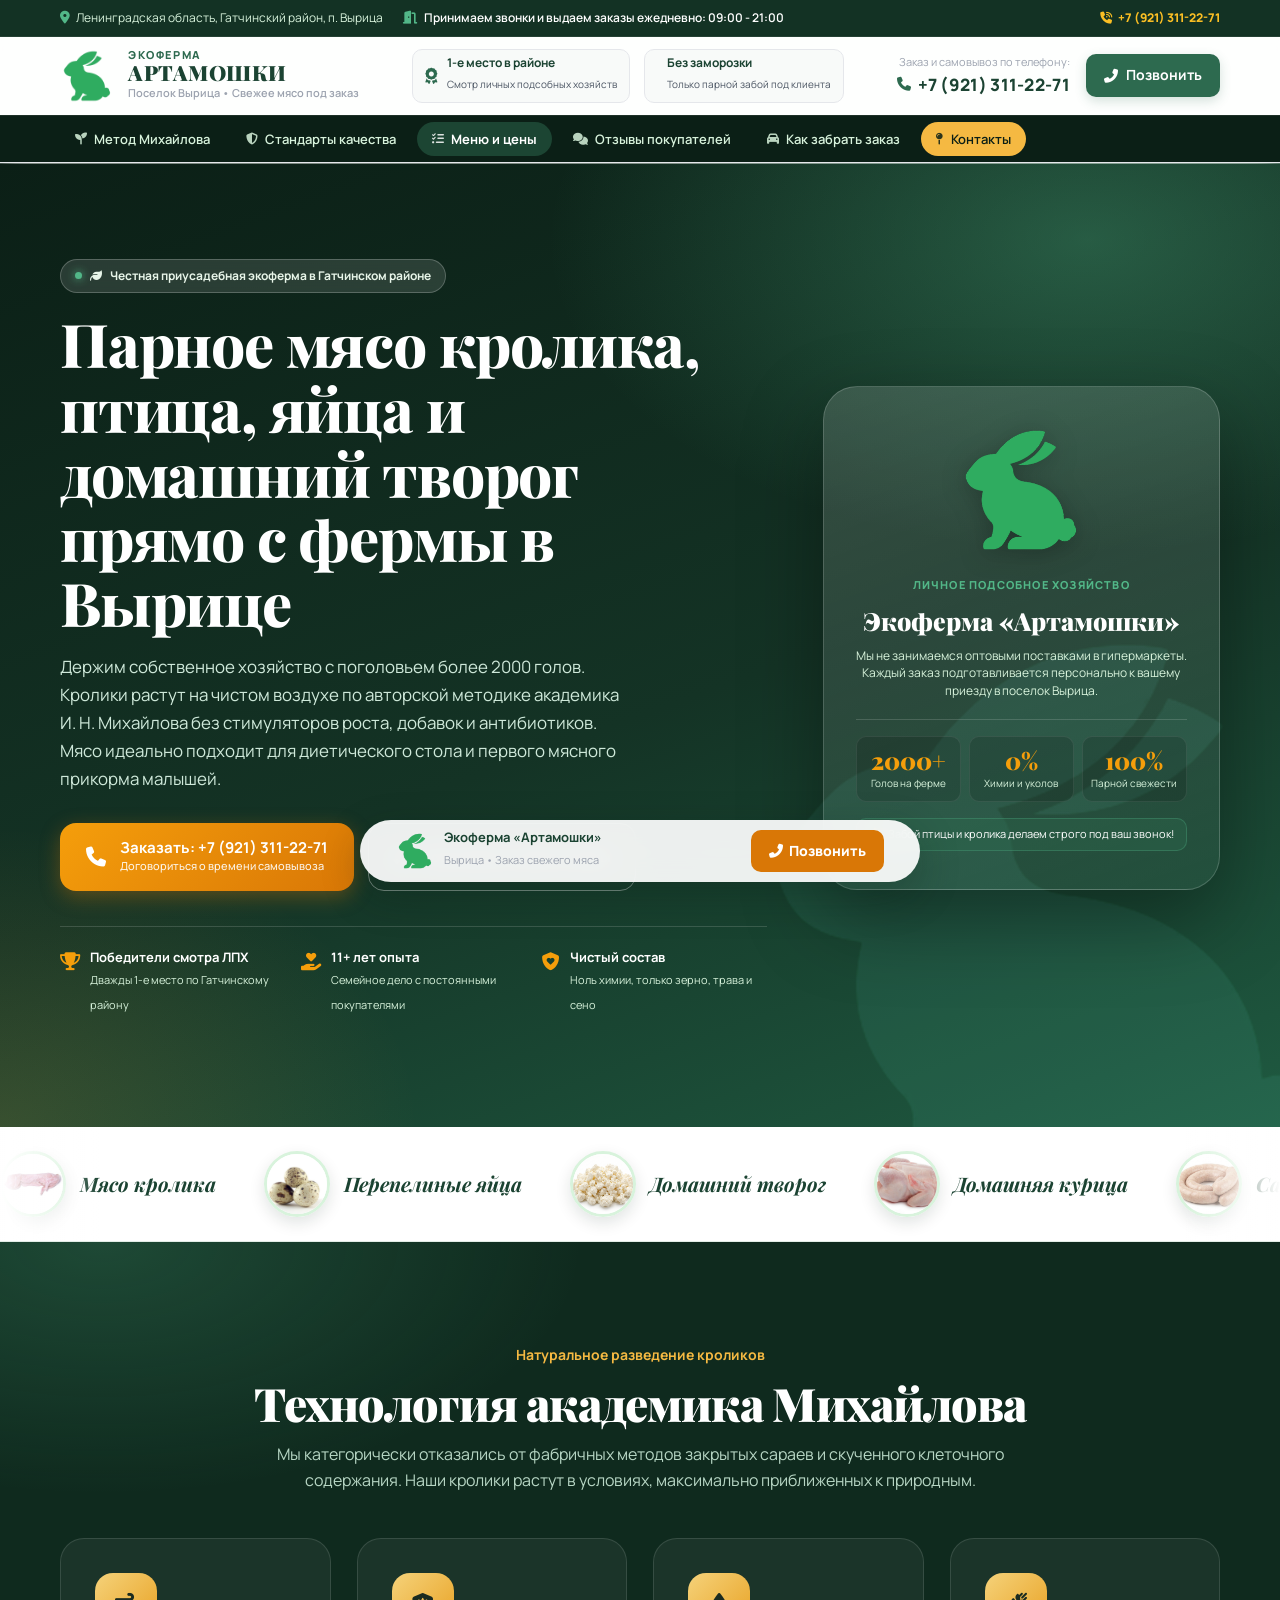
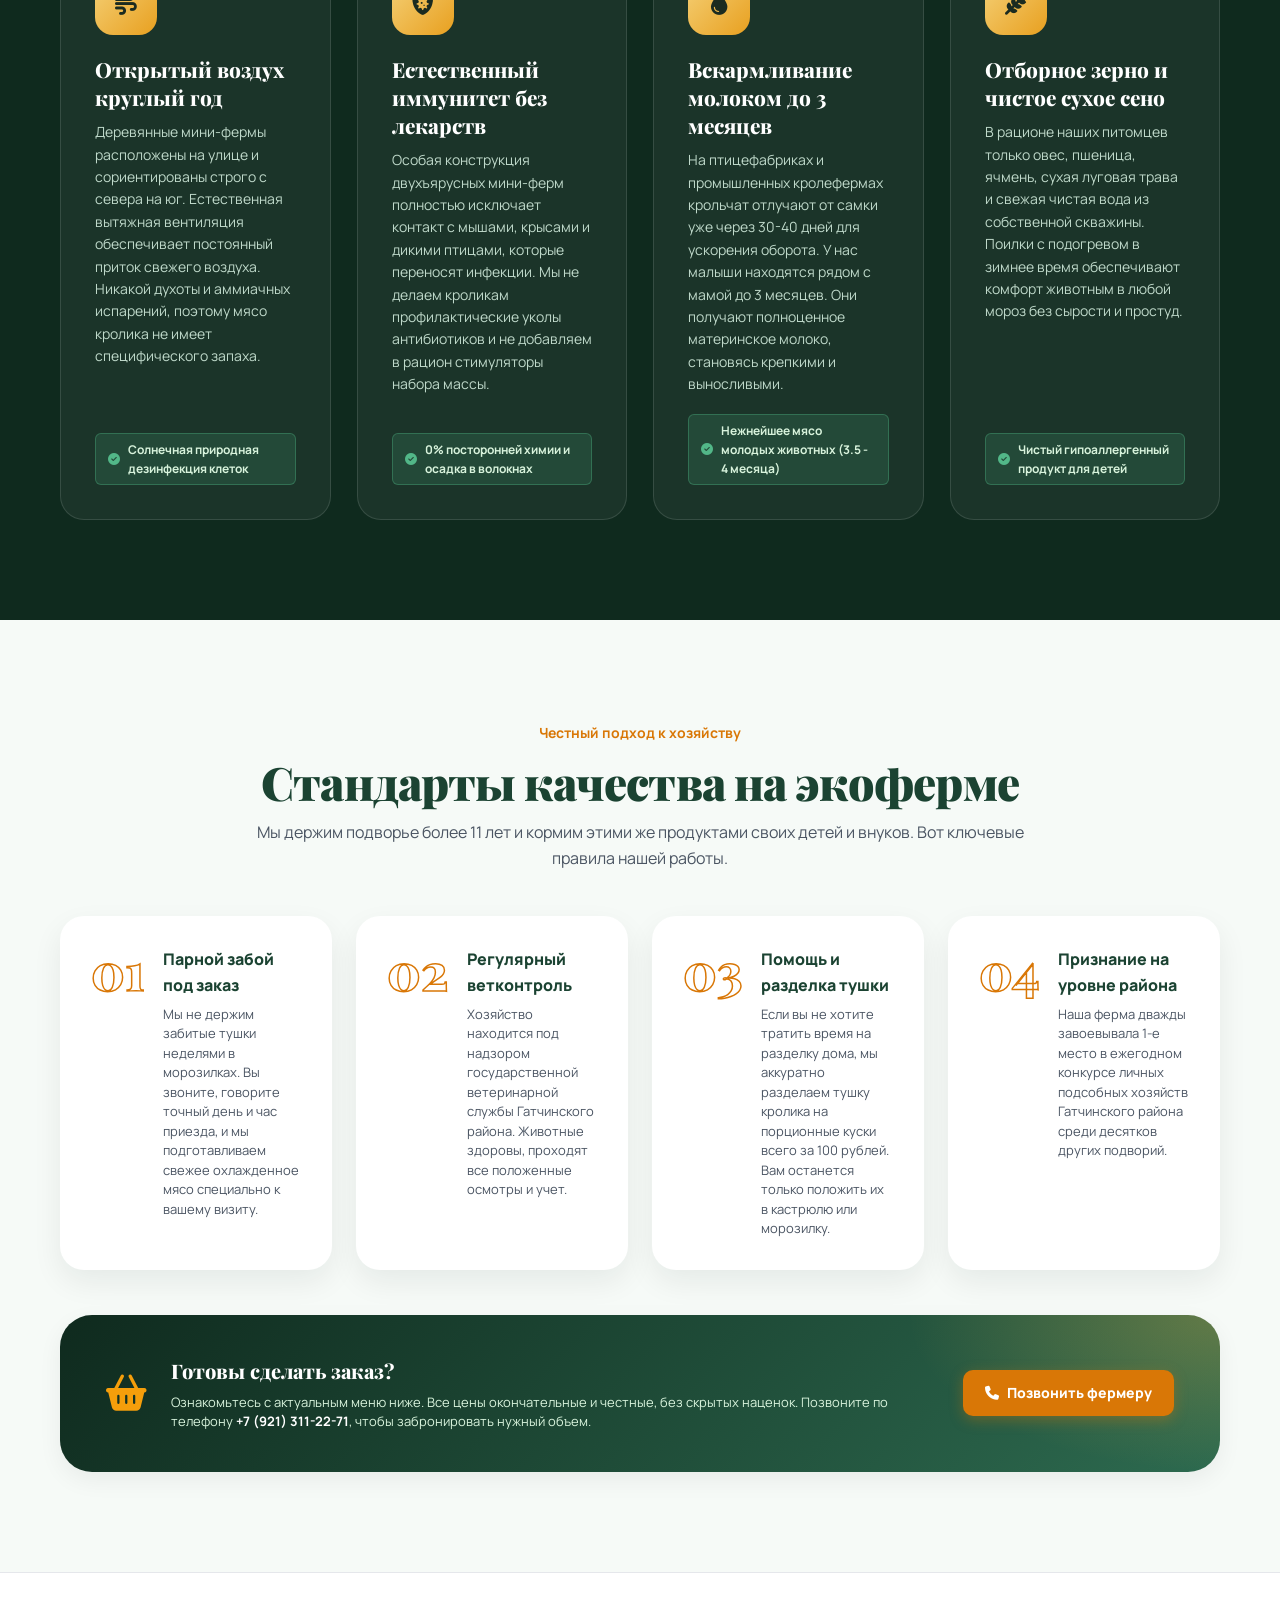
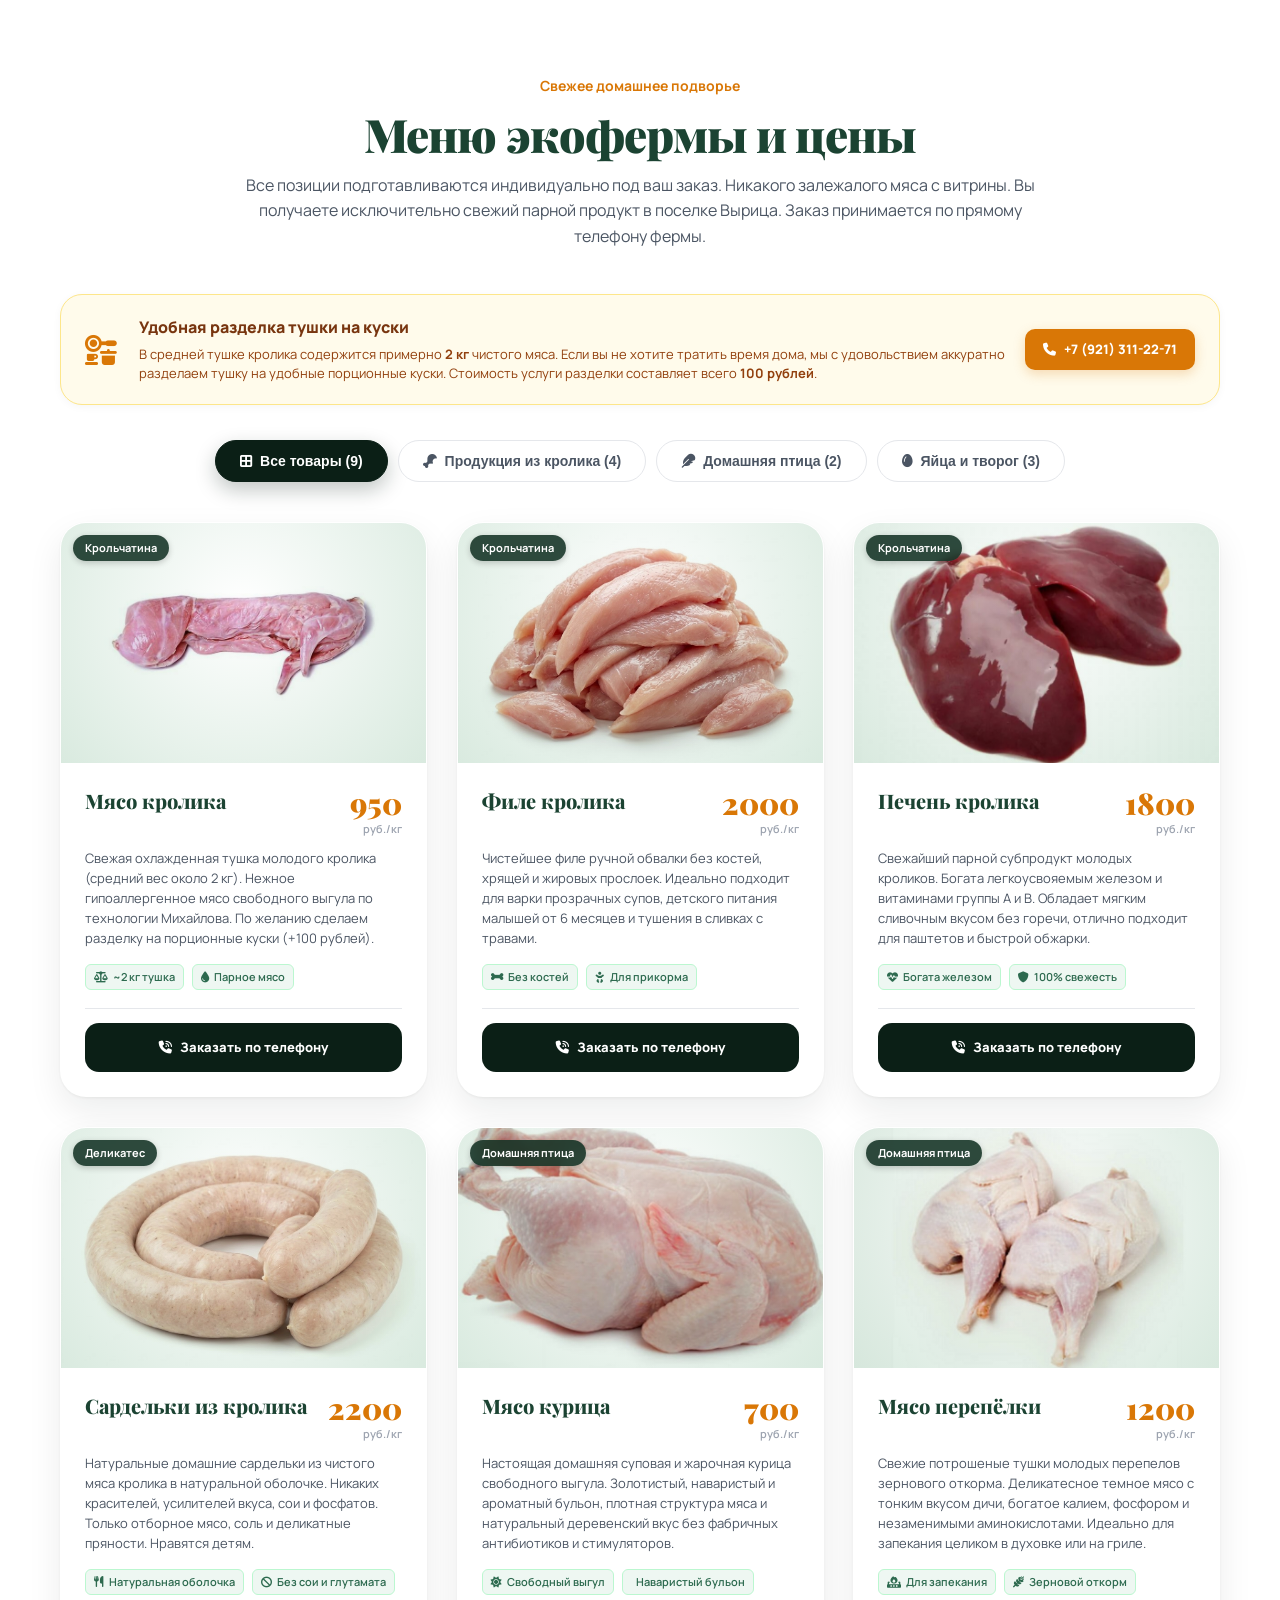
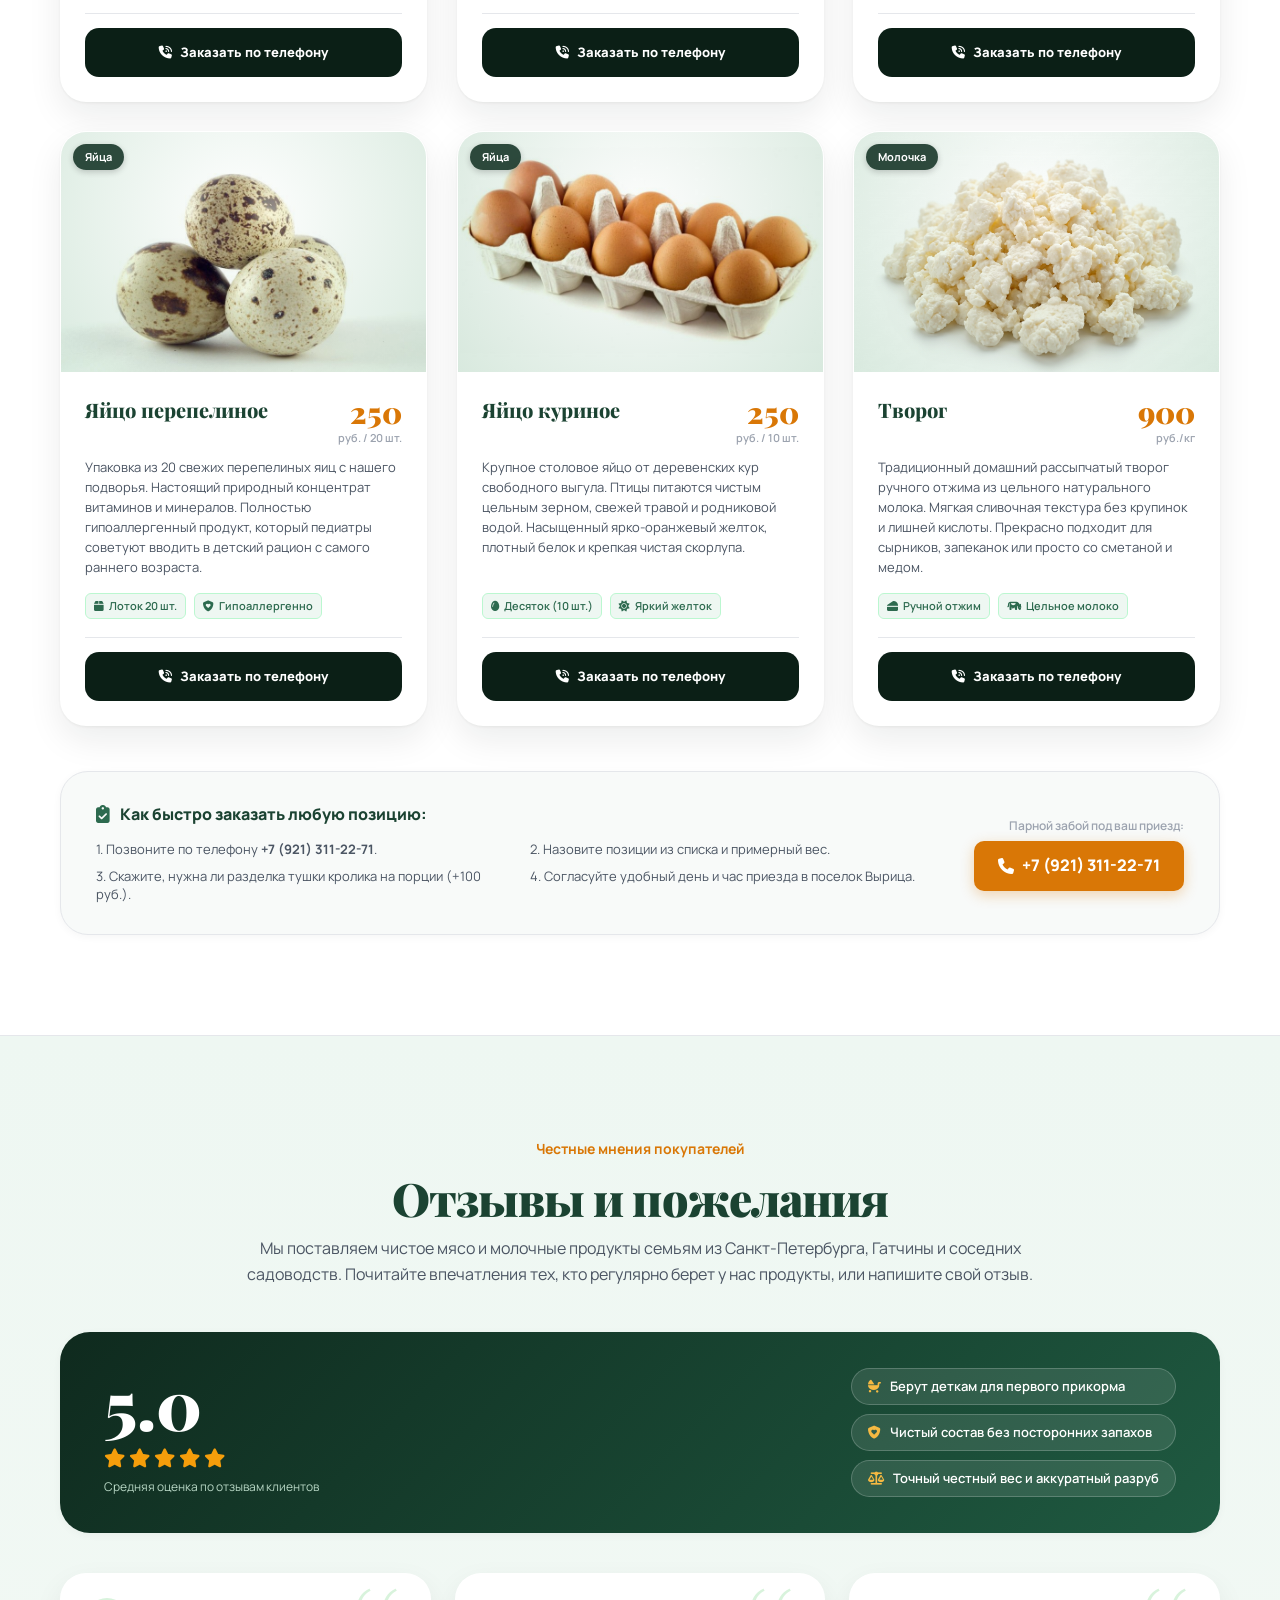
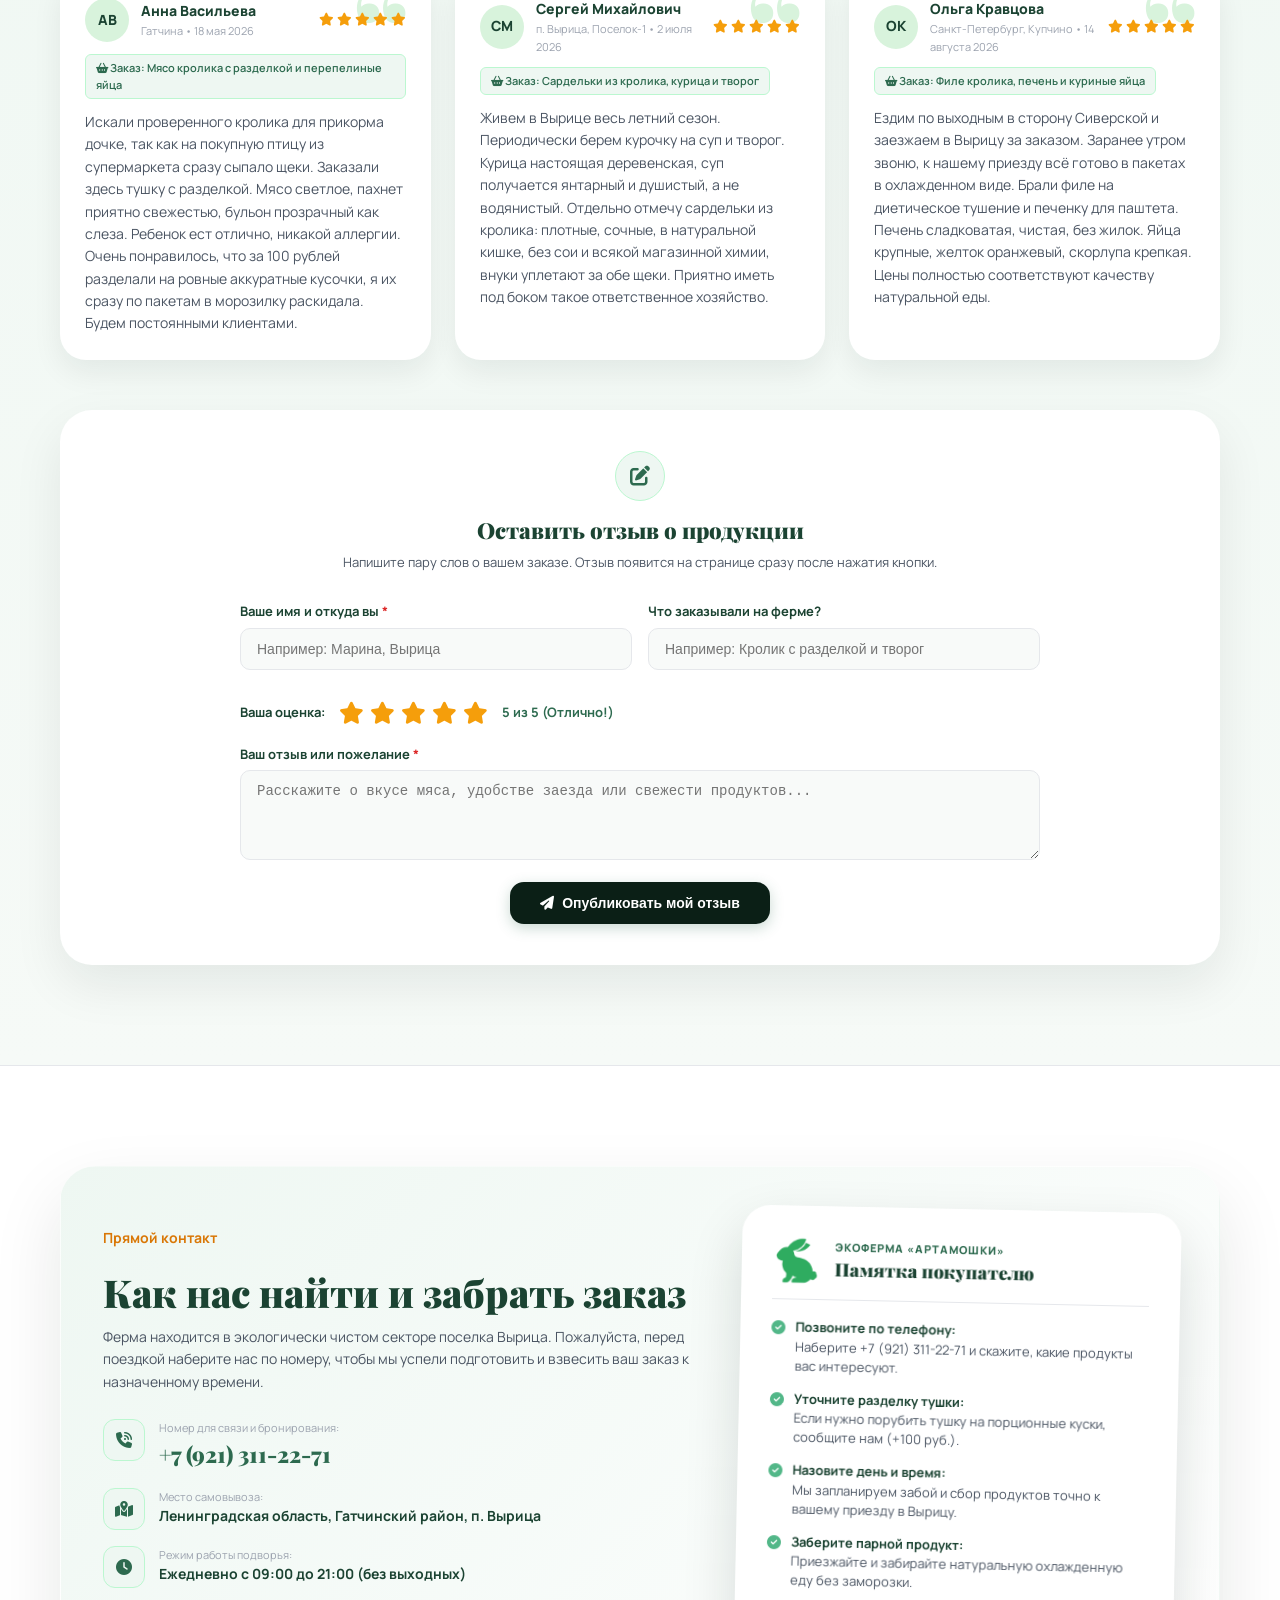
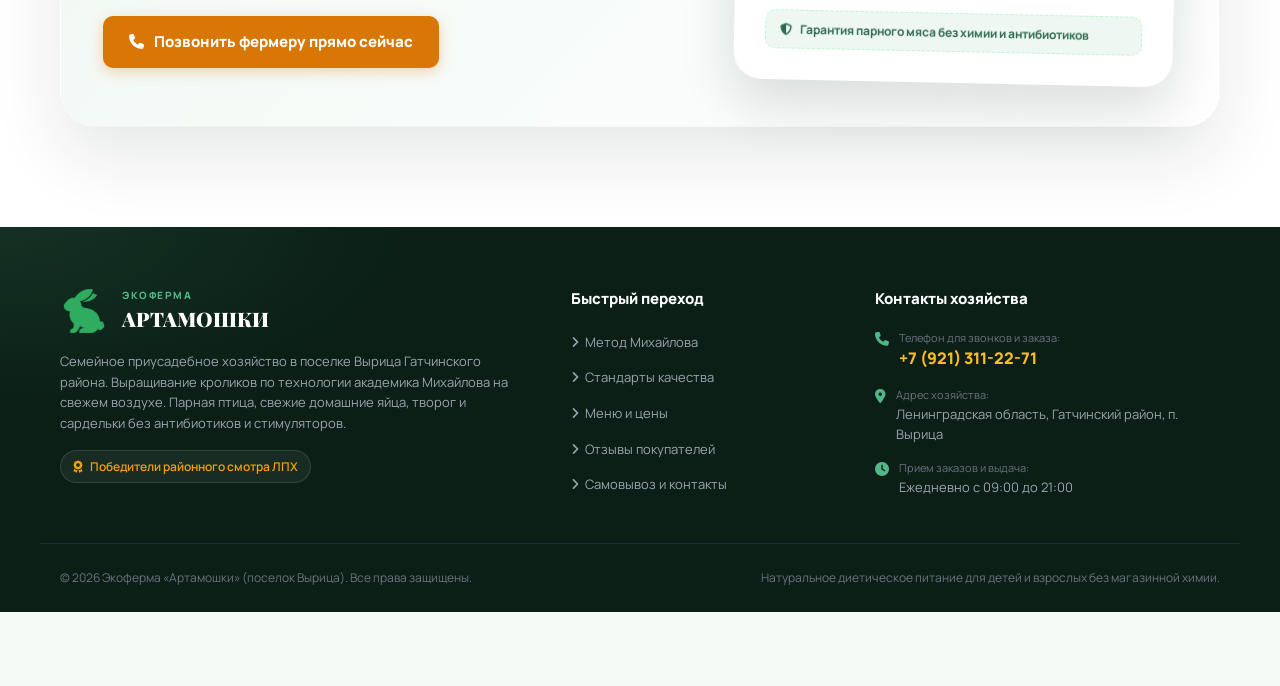
==== index.html @ a4a283a0 "Rename Index.html to index.html" ====
<!DOCTYPE html>
<html lang="ru">

<head>
    <meta charset="UTF-8">
    <meta name="viewport" content="width=device-width, initial-scale=1.0, maximum-scale=5.0">
    <meta http-equiv="X-UA-Compatible" content="IE=edge">
    <title>Экоферма Артамошки в Вырице | Натуральное мясо кролика, птица, яйца и фермерские продукты</title>
    <meta name="description"
        content="Частное приусадебное подворье Артамошки в поселке Вырица. Парная крольчатина, домашняя курица, перепела, домашний творог и свежие яйца. Разведение по методу Михайлова без уколов и антибиотиков. Заказ по телефону: +7 (921) 311-22-71.">

    <!-- Иконка вкладки браузера без белого фона -->
    <link rel="icon" type="image/png" sizes="32x32" href="logo.png?v=3">
    <link rel="shortcut icon" type="image/png" href="logo.png?v=3">
    <link rel="apple-touch-icon" sizes="180x180" href="logo.png?v=3">

    <!-- Стили и иконки -->
    <link rel="stylesheet" href="style.css">
    <link rel="stylesheet" href="https://cdnjs.cloudflare.com/ajax/libs/font-awesome/6.5.1/css/all.min.css">
    <link rel="preconnect" href="https://fonts.googleapis.com">
    <link rel="preconnect" href="https://fonts.gstatic.com" crossorigin>
    <link rel="stylesheet" href="https://fonts.googleapis.com/css2?family=Manrope:wght@400;500;600;700;800&family=Playfair+Display:ital,wght@0,700;0,800;1,700&display=swap">
    <link rel="stylesheet" href="premium.css">
</head>

<body>

    <!-- Верхняя статусная строка -->
    <div class="top-status-strip">
        <div class="container status-strip-flex">
            <div class="status-left">
                <span class="geo-point">
                    <i class="fa-solid fa-location-dot"></i> Ленинградская область, Гатчинский район, п. Вырица
                </span>
                <span class="time-point">
                    <i class="fa-solid fa-door-open"></i> Принимаем звонки и выдаем заказы ежедневно: 09:00 - 21:00
                </span>
            </div>
            <div class="status-right">
                <a href="tel:+79213112271" class="quick-call-link">
                    <i class="fa-solid fa-phone-volume"></i> +7 (921) 311-22-71
                </a>
            </div>
        </div>
    </div>

    <!-- Основная липкая шапка -->
    <header class="main-site-header" id="headerTop">
        <div class="container header-content-row">

            <!-- Логотип с прозрачным силуэтом logo.png -->
            <div class="header-brand-wrap">
                <a href="#headerTop" class="brand-link" title="Экоферма Артамошки">
                    <div class="brand-icon-box">
                        <img src="logo.png" alt="Экоферма Артамошки логотип" class="brand-rabbit-logo">
                    </div>
                    <div class="brand-text-block">
                        <span class="brand-eyebrow">ЭКОФЕРМА</span>
                        <span class="brand-main-title">АРТАМОШКИ</span>
                        <span class="brand-caption">Поселок Вырица • Свежее мясо под заказ</span>
                    </div>
                </a>
            </div>

            <!-- Центральный блок преимуществ в шапке -->
            <div class="header-features-center">
                <div class="feature-chip">
                    <i class="fa-solid fa-award"></i>
                    <div>
                        <strong>1-е место в районе</strong>
                        <span>Смотр личных подсобных хозяйств</span>
                    </div>
                </div>
                <div class="feature-chip">
                    <i class="fa-solid fa-snowflake-slash"></i>
                    <div>
                        <strong>Без заморозки</strong>
                        <span>Только парной забой под клиента</span>
                    </div>
                </div>
            </div>

            <!-- Правый блок телефона и целевого действия -->
            <div class="header-cta-block">
                <div class="phone-presentation">
                    <span class="phone-label">Заказ и самовывоз по телефону:</span>
                    <a href="tel:+79213112271" class="phone-link-main">
                        <i class="fa-solid fa-phone"></i>
                        <span>+7 (921) 311-22-71</span>
                    </a>
                </div>
                <a href="tel:+79213112271" class="btn-header-call">
                    <i class="fa-solid fa-phone-flip"></i> Позвонить
                </a>
            </div>

        </div>

        <!-- Навигационная полоса -->
        <nav class="main-navigation-bar" aria-label="Разделы страницы">
            <div class="container nav-scrollable">
                <ul class="nav-links-menu">
                    <li class="nav-item"><a href="#aboutTechSection" class="nav-link"><i
                                class="fa-solid fa-seedling"></i> Метод Михайлова</a></li>
                    <li class="nav-item"><a href="#whyUsSection" class="nav-link"><i
                                class="fa-solid fa-shield-halved"></i> Стандарты качества</a></li>
                    <li class="nav-item"><a href="#catalogSection" class="nav-link highlight"><i
                                class="fa-solid fa-list-check"></i> Меню и цены</a></li>
                    <li class="nav-item"><a href="#reviewsSection" class="nav-link"><i class="fa-solid fa-comments"></i>
                            Отзывы покупателей</a></li>
                    <li class="nav-item"><a href="#pickupSection" class="nav-link"><i class="fa-solid fa-car"></i> Как
                            забрать заказ</a></li>
                    <li class="nav-item"><a href="#contactsSection" class="nav-link"><i class="fa-solid fa-map-pin"></i>
                            Контакты</a></li>
                </ul>
            </div>
        </nav>
    </header>

    <!-- Главный баннер (Hero) -->
    <section class="hero-cover-section">
        <div class="container hero-grid-split">

            <div class="hero-left-column">
                <div class="hero-pill-badge">
                    <span class="pill-dot"></span>
                    <i class="fa-solid fa-leaf"></i>
                    <span>Честная приусадебная экоферма в Гатчинском районе</span>
                </div>

                <h1 class="hero-primary-heading">
                    Парное мясо кролика, птица, яйца и домашний творог прямо с фермы в Вырице
                </h1>

                <p class="hero-lead-description">
                    Держим собственное хозяйство с поголовьем более 2000 голов. Кролики растут на чистом воздухе по
                    авторской методике академика И. Н. Михайлова без стимуляторов роста, добавок и антибиотиков. Мясо
                    идеально подходит для диетического стола и первого мясного прикорма малышей.
                </p>

                <div class="hero-actions-group">
                    <a href="tel:+79213112271" class="btn-hero-primary">
                        <div class="btn-phone-circle"><i class="fa-solid fa-phone"></i></div>
                        <div class="btn-text-holder">
                            <strong>Заказать: +7 (921) 311-22-71</strong>
                            <small>Договориться о времени самовывоза</small>
                        </div>
                    </a>
                    <a href="#catalogSection" class="btn-hero-secondary">
                        <i class="fa-solid fa-arrow-down-short-wide"></i>
                        <span>Посмотреть меню и цены</span>
                    </a>
                </div>

                <div class="hero-stats-band">
                    <div class="stat-unit">
                        <div class="stat-icon-wrap"><i class="fa-solid fa-trophy"></i></div>
                        <div class="stat-meta">
                            <strong>Победители смотра ЛПХ</strong>
                            <span>Дважды 1-е место по Гатчинскому району</span>
                        </div>
                    </div>
                    <div class="stat-unit">
                        <div class="stat-icon-wrap"><i class="fa-solid fa-hand-holding-heart"></i></div>
                        <div class="stat-meta">
                            <strong>11+ лет опыта</strong>
                            <span>Семейное дело с постоянными покупателями</span>
                        </div>
                    </div>
                    <div class="stat-unit">
                        <div class="stat-icon-wrap"><i class="fa-solid fa-shield-heart"></i></div>
                        <div class="stat-meta">
                            <strong>Чистый состав</strong>
                            <span>Ноль химии, только зерно, трава и сено</span>
                        </div>
                    </div>
                </div>
            </div>

            <!-- Правая карточка с логотипом -->
            <div class="hero-right-column">
                <div class="hero-badge-card">
                    <div class="hero-logo-display">
                        <img src="logo.png" alt="Кролик силуэт экоферма Артамошки" class="hero-card-rabbit">
                    </div>
                    <div class="hero-card-info">
                        <span class="badge-accent">Личное подсобное хозяйство</span>
                        <h2 class="hero-card-title">Экоферма «Артамошки»</h2>
                        <p class="hero-card-text">
                            Мы не занимаемся оптовыми поставками в гипермаркеты. Каждый заказ подготавливается
                            персонально к вашему приезду в поселок Вырица.
                        </p>
                    </div>
                    <div class="hero-card-specs">
                        <div class="spec-cell">
                            <span class="spec-value">2000+</span>
                            <span class="spec-name">Голов на ферме</span>
                        </div>
                        <div class="spec-cell">
                            <span class="spec-value">0%</span>
                            <span class="spec-name">Химии и уколов</span>
                        </div>
                        <div class="spec-cell">
                            <span class="spec-value">100%</span>
                            <span class="spec-name">Парной свежести</span>
                        </div>
                    </div>
                    <div class="hero-card-reminder">
                        <i class="fa-solid fa-bell"></i>
                        <span>Забой птицы и кролика делаем строго под ваш звонок!</span>
                    </div>
                </div>
            </div>

        </div>
    </section>
    <!-- Бегущая лента продукции -->
    <div class="mq"><div class="mq-track"><span class="mq-item"><img src="rabbit-meat.jpg" alt="Мясо кролика" loading="lazy">Мясо кролика</span><span class="mq-item"><img src="quail-eggs.jpg" alt="Перепелиные яйца" loading="lazy">Перепелиные яйца</span><span class="mq-item"><img src="cottage-cheese.jpg" alt="Домашний творог" loading="lazy">Домашний творог</span><span class="mq-item"><img src="chicken.jpg" alt="Домашняя курица" loading="lazy">Домашняя курица</span><span class="mq-item"><img src="rabbit-sausages.jpg" alt="Сардельки из кролика" loading="lazy">Сардельки из кролика</span><span class="mq-item"><img src="chicken-eggs.jpg" alt="Куриные яйца" loading="lazy">Куриные яйца</span><span class="mq-item"><img src="rabbit-fillet.jpg" alt="Филе кролика" loading="lazy">Филе кролика</span><span class="mq-item"><img src="quail-meat.jpg" alt="Мясо перепёлки" loading="lazy">Мясо перепёлки</span><span class="mq-item"><img src="rabbit-liver.jpg" alt="Печень кролика" loading="lazy">Печень кролика</span><span class="mq-item" aria-hidden="true"><img src="rabbit-meat.jpg" alt="" loading="lazy">Мясо кролика</span><span class="mq-item" aria-hidden="true"><img src="quail-eggs.jpg" alt="" loading="lazy">Перепелиные яйца</span><span class="mq-item" aria-hidden="true"><img src="cottage-cheese.jpg" alt="" loading="lazy">Домашний творог</span><span class="mq-item" aria-hidden="true"><img src="chicken.jpg" alt="" loading="lazy">Домашняя курица</span><span class="mq-item" aria-hidden="true"><img src="rabbit-sausages.jpg" alt="" loading="lazy">Сардельки из кролика</span><span class="mq-item" aria-hidden="true"><img src="chicken-eggs.jpg" alt="" loading="lazy">Куриные яйца</span><span class="mq-item" aria-hidden="true"><img src="rabbit-fillet.jpg" alt="" loading="lazy">Филе кролика</span><span class="mq-item" aria-hidden="true"><img src="quail-meat.jpg" alt="" loading="lazy">Мясо перепёлки</span><span class="mq-item" aria-hidden="true"><img src="rabbit-liver.jpg" alt="" loading="lazy">Печень кролика</span></div></div>

    <!-- Секция: Метод академика Михайлова -->
    <section class="tech-method-section" id="aboutTechSection">
        <div class="container">

            <div class="section-heading-center">
                <span class="eyebrow-tag">Натуральное разведение кроликов</span>
                <h2 class="heading-title-large">Технология академика Михайлова</h2>
                <p class="heading-subtitle-lead">
                    Мы категорически отказались от фабричных методов закрытых сараев и скученного клеточного содержания.
                    Наши кролики растут в условиях, максимально приближенных к природным.
                </p>
            </div>

            <div class="method-cards-grid">

                <div class="method-card-box">
                    <div class="method-icon-circle"><i class="fa-solid fa-wind"></i></div>
                    <div class="method-card-content">
                        <h3>Открытый воздух круглый год</h3>
                        <p>
                            Деревянные мини-фермы расположены на улице и сориентированы строго с севера на юг.
                            Естественная вытяжная вентиляция обеспечивает постоянный приток свежего воздуха. Никакой
                            духоты и аммиачных испарений, поэтому мясо кролика не имеет специфического запаха.
                        </p>
                        <div class="method-card-perk">
                            <i class="fa-solid fa-circle-check"></i>
                            <span>Солнечная природная дезинфекция клеток</span>
                        </div>
                    </div>
                </div>

                <div class="method-card-box">
                    <div class="method-icon-circle"><i class="fa-solid fa-shield-virus"></i></div>
                    <div class="method-card-content">
                        <h3>Естественный иммунитет без лекарств</h3>
                        <p>
                            Особая конструкция двухъярусных мини-ферм полностью исключает контакт с мышами, крысами и
                            дикими птицами, которые переносят инфекции. Мы не делаем кроликам профилактические уколы
                            антибиотиков и не добавляем в рацион стимуляторы набора массы.
                        </p>
                        <div class="method-card-perk">
                            <i class="fa-solid fa-circle-check"></i>
                            <span>0% посторонней химии и осадка в волокнах</span>
                        </div>
                    </div>
                </div>

                <div class="method-card-box">
                    <div class="method-icon-circle"><i class="fa-solid fa-droplet"></i></div>
                    <div class="method-card-content">
                        <h3>Вскармливание молоком до 3 месяцев</h3>
                        <p>
                            На птицефабриках и промышленных кролефермах крольчат отлучают от самки уже через 30-40 дней
                            для ускорения оборота. У нас малыши находятся рядом с мамой до 3 месяцев. Они получают
                            полноценное материнское молоко, становясь крепкими и выносливыми.
                        </p>
                        <div class="method-card-perk">
                            <i class="fa-solid fa-circle-check"></i>
                            <span>Нежнейшее мясо молодых животных (3.5 - 4 месяца)</span>
                        </div>
                    </div>
                </div>

                <div class="method-card-box">
                    <div class="method-icon-circle"><i class="fa-solid fa-wheat-awn"></i></div>
                    <div class="method-card-content">
                        <h3>Отборное зерно и чистое сухое сено</h3>
                        <p>
                            В рационе наших питомцев только овес, пшеница, ячмень, сухая луговая трава и свежая чистая
                            вода из собственной скважины. Поилки с подогревом в зимнее время обеспечивают комфорт
                            животным в любой мороз без сырости и простуд.
                        </p>
                        <div class="method-card-perk">
                            <i class="fa-solid fa-circle-check"></i>
                            <span>Чистый гипоаллергенный продукт для детей</span>
                        </div>
                    </div>
                </div>

            </div>

        </div>
    </section>

    <!-- Секция: Почему жители Вырицы, Гатчины и СПб выбирают нас -->
    <section class="why-us-section" id="whyUsSection">
        <div class="container">

            <div class="section-heading-center">
                <span class="eyebrow-tag">Честный подход к хозяйству</span>
                <h2 class="heading-title-large">Стандарты качества на экоферме</h2>
                <p class="heading-subtitle-lead">
                    Мы держим подворье более 11 лет и кормим этими же продуктами своих детей и внуков. Вот ключевые
                    правила нашей работы.
                </p>
            </div>

            <div class="standards-banner-grid">

                <div class="standard-feature-item">
                    <div class="std-num-bubble">01</div>
                    <div class="std-text-wrap">
                        <h4>Парной забой под заказ</h4>
                        <p>
                            Мы не держим забитые тушки неделями в морозилках. Вы звоните, говорите точный день и час
                            приезда, и мы подготавливаем свежее охлажденное мясо специально к вашему визиту.
                        </p>
                    </div>
                </div>

                <div class="standard-feature-item">
                    <div class="std-num-bubble">02</div>
                    <div class="std-text-wrap">
                        <h4>Регулярный ветконтроль</h4>
                        <p>
                            Хозяйство находится под надзором государственной ветеринарной службы Гатчинского района.
                            Животные здоровы, проходят все положенные осмотры и учет.
                        </p>
                    </div>
                </div>

                <div class="standard-feature-item">
                    <div class="std-num-bubble">03</div>
                    <div class="std-text-wrap">
                        <h4>Помощь и разделка тушки</h4>
                        <p>
                            Если вы не хотите тратить время на разделку дома, мы аккуратно разделаем тушку кролика на
                            порционные куски всего за 100 рублей. Вам останется только положить их в кастрюлю или
                            морозилку.
                        </p>
                    </div>
                </div>

                <div class="standard-feature-item">
                    <div class="std-num-bubble">04</div>
                    <div class="std-text-wrap">
                        <h4>Признание на уровне района</h4>
                        <p>
                            Наша ферма дважды завоевывала 1-е место в ежегодном конкурсе личных подсобных хозяйств
                            Гатчинского района среди десятков других подворий.
                        </p>
                    </div>
                </div>

            </div>

            <!-- Врезка-подсказка перед каталогом -->
            <div class="catalog-teaser-panel">
                <div class="teaser-icon"><i class="fa-solid fa-basket-shopping"></i></div>
                <div class="teaser-content">
                    <h3>Готовы сделать заказ?</h3>
                    <p>
                        Ознакомьтесь с актуальным меню ниже. Все цены окончательные и честные, без скрытых наценок.
                        Позвоните по телефону <strong>+7 (921) 311-22-71</strong>, чтобы забронировать нужный объем.
                    </p>
                </div>
                <div class="teaser-button">
                    <a href="tel:+79213112271" class="btn-teaser-call">
                        <i class="fa-solid fa-phone"></i> Позвонить фермеру
                    </a>
                </div>
            </div>

        </div>
    </section><!-- Каталог фермерской продукции и актуальные цены -->
    <section class="farm-catalog-section" id="catalogSection">
        <div class="container">

            <div class="section-heading-center">
                <span class="eyebrow-tag">Свежее домашнее подворье</span>
                <h2 class="heading-title-large">Меню экофермы и цены</h2>
                <p class="heading-subtitle-lead">
                    Все позиции подготавливаются индивидуально под ваш заказ. Никакого залежалого мяса с витрины. Вы
                    получаете исключительно свежий парной продукт в поселке Вырица. Заказ принимается по прямому
                    телефону фермы.
                </p>
            </div>

            <!-- Информационный баннер о разделке тушки -->
            <div class="butcher-service-banner">
                <div class="banner-icon-side">
                    <i class="fa-solid fa-kitchen-set"></i>
                </div>
                <div class="banner-text-side">
                    <h4>Удобная разделка тушки на куски</h4>
                    <p>
                        В средней тушке кролика содержится примерно <strong>2 кг</strong> чистого мяса. Если вы не
                        хотите тратить время дома, мы с удовольствием аккуратно разделаем тушку на удобные порционные
                        куски. Стоимость услуги разделки составляет всего <strong>100 рублей</strong>.
                    </p>
                </div>
                <div class="banner-action-side">
                    <a href="tel:+79213112271" class="btn-banner-call">
                        <i class="fa-solid fa-phone"></i> +7 (921) 311-22-71
                    </a>
                </div>
            </div>

            <!-- Кнопки фильтрации каталога по категориям -->
            <div class="catalog-filters-bar" id="catalogFilterNav">
                <button type="button" class="filter-tab-btn active" data-filter="all">
                    <i class="fa-solid fa-border-all"></i> Все товары (9)
                </button>
                <button type="button" class="filter-tab-btn" data-filter="rabbit">
                    <i class="fa-solid fa-drumstick-bite"></i> Продукция из кролика (4)
                </button>
                <button type="button" class="filter-tab-btn" data-filter="poultry">
                    <i class="fa-solid fa-feather"></i> Домашняя птица (2)
                </button>
                <button type="button" class="filter-tab-btn" data-filter="dairy-eggs">
                    <i class="fa-solid fa-egg"></i> Яйца и творог (3)
                </button>
            </div>

            <!-- Сетка карточек товаров: 9 позиций с локальными фото -->
            <div class="catalog-cards-grid" id="catalogCardsContainer">

                <!-- 1. МЯСО КРОЛИКА (950 руб./кг) -->
                <article class="product-item-card" data-category="rabbit">
                    <div class="card-image-box">
                        <img src="rabbit-meat.jpg" alt="Парное мясо кролика тушка в Вырице" loading="lazy">
                        <span class="product-badge-pill">Крольчатина</span>
                    </div>
                    <div class="card-body-content">
                        <div class="product-header-row">
                            <h3 class="product-title-text">Мясо кролика</h3>
                            <div class="product-price-pill">
                                <span class="price-val">950</span>
                                <span class="price-unit">руб./кг</span>
                            </div>
                        </div>
                        <p class="product-desc-text">
                            Свежая охлажденная тушка молодого кролика (средний вес около 2 кг). Нежное гипоаллергенное
                            мясо свободного выгула по технологии Михайлова. По желанию сделаем разделку на порционные
                            куски (+100 рублей).
                        </p>
                        <div class="card-spec-tags">
                            <span class="spec-tag"><i class="fa-solid fa-scale-balanced"></i> ~2 кг тушка</span>
                            <span class="spec-tag"><i class="fa-solid fa-droplet"></i> Парное мясо</span>
                        </div>
                        <div class="card-footer-action">
                            <a href="tel:+79213112271" class="btn-order-product">
                                <i class="fa-solid fa-phone-volume"></i> Заказать по телефону
                            </a>
                        </div>
                    </div>
                </article>

                <!-- 2. ФИЛЕ КРОЛИКА (2000 руб./кг) -->
                <article class="product-item-card" data-category="rabbit">
                    <div class="card-image-box">
                        <img src="rabbit-fillet.jpg" alt="Чистое филе кролика ручной обвалки" loading="lazy">
                        <span class="product-badge-pill">Крольчатина</span>
                    </div>
                    <div class="card-body-content">
                        <div class="product-header-row">
                            <h3 class="product-title-text">Филе кролика</h3>
                            <div class="product-price-pill">
                                <span class="price-val">2000</span>
                                <span class="price-unit">руб./кг</span>
                            </div>
                        </div>
                        <p class="product-desc-text">
                            Чистейшее филе ручной обвалки без костей, хрящей и жировых прослоек. Идеально подходит для
                            варки прозрачных супов, детского питания малышей от 6 месяцев и тушения в сливках с травами.
                        </p>
                        <div class="card-spec-tags">
                            <span class="spec-tag"><i class="fa-solid fa-bone"></i> Без костей</span>
                            <span class="spec-tag"><i class="fa-solid fa-baby"></i> Для прикорма</span>
                        </div>
                        <div class="card-footer-action">
                            <a href="tel:+79213112271" class="btn-order-product">
                                <i class="fa-solid fa-phone-volume"></i> Заказать по телефону
                            </a>
                        </div>
                    </div>
                </article>

                <!-- 3. ПЕЧЕНЬ КРОЛИКА (1800 руб./кг) -->
                <article class="product-item-card" data-category="rabbit">
                    <div class="card-image-box">
                        <img src="rabbit-liver.jpg" alt="Свежая печень кролика" loading="lazy">
                        <span class="product-badge-pill">Крольчатина</span>
                    </div>
                    <div class="card-body-content">
                        <div class="product-header-row">
                            <h3 class="product-title-text">Печень кролика</h3>
                            <div class="product-price-pill">
                                <span class="price-val">1800</span>
                                <span class="price-unit">руб./кг</span>
                            </div>
                        </div>
                        <p class="product-desc-text">
                            Свежайший парной субпродукт молодых кроликов. Богата легкоусвояемым железом и витаминами
                            группы А и В. Обладает мягким сливочным вкусом без горечи, отлично подходит для паштетов и
                            быстрой обжарки.
                        </p>
                        <div class="card-spec-tags">
                            <span class="spec-tag"><i class="fa-solid fa-heart-pulse"></i> Богата железом</span>
                            <span class="spec-tag"><i class="fa-solid fa-shield"></i> 100% свежесть</span>
                        </div>
                        <div class="card-footer-action">
                            <a href="tel:+79213112271" class="btn-order-product">
                                <i class="fa-solid fa-phone-volume"></i> Заказать по телефону
                            </a>
                        </div>
                    </div>
                </article>

                <!-- 4. САРДЕЛЬКИ ИЗ КРОЛИКА (2200 руб./кг) -->
                <article class="product-item-card" data-category="rabbit">
                    <div class="card-image-box">
                        <img src="rabbit-sausages.jpg" alt="Домашние сардельки из мяса кролика" loading="lazy">
                        <span class="product-badge-pill">Деликатес</span>
                    </div>
                    <div class="card-body-content">
                        <div class="product-header-row">
                            <h3 class="product-title-text">Сардельки из кролика</h3>
                            <div class="product-price-pill">
                                <span class="price-val">2200</span>
                                <span class="price-unit">руб./кг</span>
                            </div>
                        </div>
                        <p class="product-desc-text">
                            Натуральные домашние сардельки из чистого мяса кролика в натуральной оболочке. Никаких
                            красителей, усилителей вкуса, сои и фосфатов. Только отборное мясо, соль и деликатные
                            пряности. Нравятся детям.
                        </p>
                        <div class="card-spec-tags">
                            <span class="spec-tag"><i class="fa-solid fa-utensils"></i> Натуральная оболочка</span>
                            <span class="spec-tag"><i class="fa-solid fa-ban"></i> Без сои и глутамата</span>
                        </div>
                        <div class="card-footer-action">
                            <a href="tel:+79213112271" class="btn-order-product">
                                <i class="fa-solid fa-phone-volume"></i> Заказать по телефону
                            </a>
                        </div>
                    </div>
                </article>

                <!-- 5. МЯСО КУРИЦЫ (700 руб./кг) -->
                <article class="product-item-card" data-category="poultry">
                    <div class="card-image-box">
                        <img src="chicken.jpg" alt="Домашняя фермерская курица тушка" loading="lazy">
                        <span class="product-badge-pill">Домашняя птица</span>
                    </div>
                    <div class="card-body-content">
                        <div class="product-header-row">
                            <h3 class="product-title-text">Мясо курица</h3>
                            <div class="product-price-pill">
                                <span class="price-val">700</span>
                                <span class="price-unit">руб./кг</span>
                            </div>
                        </div>
                        <p class="product-desc-text">
                            Настоящая домашняя суповая и жарочная курица свободного выгула. Золотистый, наваристый и
                            ароматный бульон, плотная структура мяса и натуральный деревенский вкус без фабричных
                            антибиотиков и стимуляторов.
                        </p>
                        <div class="card-spec-tags">
                            <span class="spec-tag"><i class="fa-solid fa-sun"></i> Свободный выгул</span>
                            <span class="spec-tag"><i class="fa-solid fa-bowl-hot"></i> Наваристый бульон</span>
                        </div>
                        <div class="card-footer-action">
                            <a href="tel:+79213112271" class="btn-order-product">
                                <i class="fa-solid fa-phone-volume"></i> Заказать по телефону
                            </a>
                        </div>
                    </div>
                </article>

                <!-- 6. МЯСО ПЕРЕПЁЛКИ (1200 руб./кг) -->
                <article class="product-item-card" data-category="poultry">
                    <div class="card-image-box">
                        <img src="quail-meat.jpg" alt="Свежее мясо перепелки фермерское" loading="lazy">
                        <span class="product-badge-pill">Домашняя птица</span>
                    </div>
                    <div class="card-body-content">
                        <div class="product-header-row">
                            <h3 class="product-title-text">Мясо перепёлки</h3>
                            <div class="product-price-pill">
                                <span class="price-val">1200</span>
                                <span class="price-unit">руб./кг</span>
                            </div>
                        </div>
                        <p class="product-desc-text">
                            Свежие потрошеные тушки молодых перепелов зернового откорма. Деликатесное темное мясо с
                            тонким вкусом дичи, богатое калием, фосфором и незаменимыми аминокислотами. Идеально для
                            запекания целиком в духовке или на гриле.
                        </p>
                        <div class="card-spec-tags">
                            <span class="spec-tag"><i class="fa-solid fa-fire-burner"></i> Для запекания</span>
                            <span class="spec-tag"><i class="fa-solid fa-wheat-awn"></i> Зерновой откорм</span>
                        </div>
                        <div class="card-footer-action">
                            <a href="tel:+79213112271" class="btn-order-product">
                                <i class="fa-solid fa-phone-volume"></i> Заказать по телефону
                            </a>
                        </div>
                    </div>
                </article>

                <!-- 7. ЯЙЦО ПЕРЕПЕЛИНОЕ (250 руб. за 20 штук) -->
                <article class="product-item-card" data-category="dairy-eggs">
                    <div class="card-image-box">
                        <img src="quail-eggs.jpg" alt="Свежее перепелиное яйцо 20 штук" loading="lazy">
                        <span class="product-badge-pill">Яйца</span>
                    </div>
                    <div class="card-body-content">
                        <div class="product-header-row">
                            <h3 class="product-title-text">Яйцо перепелиное</h3>
                            <div class="product-price-pill">
                                <span class="price-val">250</span>
                                <span class="price-unit">руб. / 20 шт.</span>
                            </div>
                        </div>
                        <p class="product-desc-text">
                            Упаковка из 20 свежих перепелиных яиц с нашего подворья. Настоящий природный концентрат
                            витаминов и минералов. Полностью гипоаллергенный продукт, который педиатры советуют вводить
                            в детский рацион с самого раннего возраста.
                        </p>
                        <div class="card-spec-tags">
                            <span class="spec-tag"><i class="fa-solid fa-box"></i> Лоток 20 шт.</span>
                            <span class="spec-tag"><i class="fa-solid fa-shield-heart"></i> Гипоаллергенно</span>
                        </div>
                        <div class="card-footer-action">
                            <a href="tel:+79213112271" class="btn-order-product">
                                <i class="fa-solid fa-phone-volume"></i> Заказать по телефону
                            </a>
                        </div>
                    </div>
                </article>

                <!-- 8. ЯЙЦО КУРИНОЕ (250 руб. за 10 штук) -->
                <article class="product-item-card" data-category="dairy-eggs">
                    <div class="card-image-box">
                        <img src="chicken-eggs.jpg" alt="Домашнее куриное яйцо десяток" loading="lazy">
                        <span class="product-badge-pill">Яйца</span>
                    </div>
                    <div class="card-body-content">
                        <div class="product-header-row">
                            <h3 class="product-title-text">Яйцо куриное</h3>
                            <div class="product-price-pill">
                                <span class="price-val">250</span>
                                <span class="price-unit">руб. / 10 шт.</span>
                            </div>
                        </div>
                        <p class="product-desc-text">
                            Крупное столовое яйцо от деревенских кур свободного выгула. Птицы питаются чистым цельным
                            зерном, свежей травой и родниковой водой. Насыщенный ярко-оранжевый желток, плотный белок и
                            крепкая чистая скорлупа.
                        </p>
                        <div class="card-spec-tags">
                            <span class="spec-tag"><i class="fa-solid fa-egg"></i> Десяток (10 шт.)</span>
                            <span class="spec-tag"><i class="fa-solid fa-sun"></i> Яркий желток</span>
                        </div>
                        <div class="card-footer-action">
                            <a href="tel:+79213112271" class="btn-order-product">
                                <i class="fa-solid fa-phone-volume"></i> Заказать по телефону
                            </a>
                        </div>
                    </div>
                </article>

                <!-- 9. ТВОРОГ (900 руб./кг) -->
                <article class="product-item-card" data-category="dairy-eggs">
                    <div class="card-image-box">
                        <img src="cottage-cheese.jpg" alt="Натуральный домашний творог" loading="lazy">
                        <span class="product-badge-pill">Молочка</span>
                    </div>
                    <div class="card-body-content">
                        <div class="product-header-row">
                            <h3 class="product-title-text">Творог</h3>
                            <div class="product-price-pill">
                                <span class="price-val">900</span>
                                <span class="price-unit">руб./кг</span>
                            </div>
                        </div>
                        <p class="product-desc-text">
                            Традиционный домашний рассыпчатый творог ручного отжима из цельного натурального молока.
                            Мягкая сливочная текстура без крупинок и лишней кислоты. Прекрасно подходит для сырников,
                            запеканок или просто со сметаной и медом.
                        </p>
                        <div class="card-spec-tags">
                            <span class="spec-tag"><i class="fa-solid fa-cheese"></i> Ручной отжим</span>
                            <span class="spec-tag"><i class="fa-solid fa-cow"></i> Цельное молоко</span>
                        </div>
                        <div class="card-footer-action">
                            <a href="tel:+79213112271" class="btn-order-product">
                                <i class="fa-solid fa-phone-volume"></i> Заказать по телефону
                            </a>
                        </div>
                    </div>
                </article>

            </div>

            <!-- Итоговая сервисная памятка под каталогом -->
            <div class="catalog-summary-panel">
                <div class="summary-col-info">
                    <div class="summary-check-title">
                        <i class="fa-solid fa-clipboard-check"></i>
                        <span>Как быстро заказать любую позицию:</span>
                    </div>
                    <ul class="summary-steps-list">
                        <li>1. Позвоните по телефону <strong>+7 (921) 311-22-71</strong>.</li>
                        <li>2. Назовите позиции из списка и примерный вес.</li>
                        <li>3. Скажите, нужна ли разделка тушки кролика на порции (+100 руб.).</li>
                        <li>4. Согласуйте удобный день и час приезда в поселок Вырица.</li>
                    </ul>
                </div>
                <div class="summary-col-cta">
                    <span class="summary-cta-text">Парной забой под ваш приезд:</span>
                    <a href="tel:+79213112271" class="btn-summary-phone">
                        <i class="fa-solid fa-phone"></i> +7 (921) 311-22-71
                    </a>
                </div>
            </div>

        </div>
    </section><!-- Раздел: Отзывы постоянных покупателей -->
    <section class="reviews-feedback-section" id="reviewsSection">
        <div class="container">

            <div class="section-heading-center">
                <span class="eyebrow-tag">Честные мнения покупателей</span>
                <h2 class="heading-title-large">Отзывы и пожелания</h2>
                <p class="heading-subtitle-lead">
                    Мы поставляем чистое мясо и молочные продукты семьям из Санкт-Петербурга, Гатчины и соседних
                    садоводств. Почитайте впечатления тех, кто регулярно берет у нас продукты, или напишите свой отзыв.
                </p>
            </div>

            <!-- Верхняя плашка рейтинга -->
            <div class="reviews-score-banner">
                <div class="score-side-main">
                    <div class="score-large-digits" id="averageScoreDisplay">4.9</div>
                    <div class="stars-aggregate-row">
                        <i class="fa-solid fa-star"></i>
                        <i class="fa-solid fa-star"></i>
                        <i class="fa-solid fa-star"></i>
                        <i class="fa-solid fa-star"></i>
                        <i class="fa-solid fa-star"></i>
                    </div>
                    <span class="score-caption-text">Средняя оценка по отзывам клиентов</span>
                </div>
                <div class="score-side-tags">
                    <div class="score-benefit-chip">
                        <i class="fa-solid fa-baby-carriage"></i>
                        <span>Берут деткам для первого прикорма</span>
                    </div>
                    <div class="score-benefit-chip">
                        <i class="fa-solid fa-shield-heart"></i>
                        <span>Чистый состав без посторонних запахов</span>
                    </div>
                    <div class="score-benefit-chip">
                        <i class="fa-solid fa-scale-balanced"></i>
                        <span>Точный честный вес и аккуратный разруб</span>
                    </div>
                </div>
            </div>

            <!-- Сетка отзывов (пополняется через JavaScript из localStorage) -->
            <div class="reviews-cards-stream" id="reviewsCardsContainer">

                <!-- Отзыв 1: Молодая мама -->
                <article class="review-single-card">
                    <div class="review-header-flex">
                        <div class="author-avatar-box">АВ</div>
                        <div class="author-text-info">
                            <strong class="author-title">Анна Васильева</strong>
                            <span class="author-geo-date">Гатчина • 18 мая 2026</span>
                        </div>
                        <div class="stars-rating-inline">
                            <i class="fa-solid fa-star"></i>
                            <i class="fa-solid fa-star"></i>
                            <i class="fa-solid fa-star"></i>
                            <i class="fa-solid fa-star"></i>
                            <i class="fa-solid fa-star"></i>
                        </div>
                    </div>
                    <div class="bought-item-pill">
                        <i class="fa-solid fa-basket-shopping"></i> Заказ: Мясо кролика с разделкой и перепелиные яйца
                    </div>
                    <p class="review-message-text">
                        Искали проверенного кролика для прикорма дочке, так как на покупную птицу из супермаркета сразу
                        сыпало щеки. Заказали здесь тушку с разделкой. Мясо светлое, пахнет приятно свежестью, бульон
                        прозрачный как слеза. Ребенок ест отлично, никакой аллергии. Очень понравилось, что за 100
                        рублей разделали на ровные аккуратные кусочки, я их сразу по пакетам в морозилку раскидала.
                        Будем постоянными клиентами.
                    </p>
                </article>

                <!-- Отзыв 2: Дачник из Вырицы -->
                <article class="review-single-card">
                    <div class="review-header-flex">
                        <div class="author-avatar-box">СМ</div>
                        <div class="author-text-info">
                            <strong class="author-title">Сергей Михайлович</strong>
                            <span class="author-geo-date">п. Вырица, Поселок-1 • 2 июля 2026</span>
                        </div>
                        <div class="stars-rating-inline">
                            <i class="fa-solid fa-star"></i>
                            <i class="fa-solid fa-star"></i>
                            <i class="fa-solid fa-star"></i>
                            <i class="fa-solid fa-star"></i>
                            <i class="fa-solid fa-star"></i>
                        </div>
                    </div>
                    <div class="bought-item-pill">
                        <i class="fa-solid fa-basket-shopping"></i> Заказ: Сардельки из кролика, курица и творог
                    </div>
                    <p class="review-message-text">
                        Живем в Вырице весь летний сезон. Периодически берем курочку на суп и творог. Курица настоящая
                        деревенская, суп получается янтарный и душистый, а не водянистый. Отдельно отмечу сардельки из
                        кролика: плотные, сочные, в натуральной кишке, без сои и всякой магазинной химии, внуки уплетают
                        за обе щеки. Приятно иметь под боком такое ответственное хозяйство.
                    </p>
                </article>

                <!-- Отзыв 3: Семья из СПб -->
                <article class="review-single-card">
                    <div class="review-header-flex">
                        <div class="author-avatar-box">ОК</div>
                        <div class="author-text-info">
                            <strong class="author-title">Ольга Кравцова</strong>
                            <span class="author-geo-date">Санкт-Петербург, Купчино • 14 августа 2026</span>
                        </div>
                        <div class="stars-rating-inline">
                            <i class="fa-solid fa-star"></i>
                            <i class="fa-solid fa-star"></i>
                            <i class="fa-solid fa-star"></i>
                            <i class="fa-solid fa-star"></i>
                            <i class="fa-solid fa-star"></i>
                        </div>
                    </div>
                    <div class="bought-item-pill">
                        <i class="fa-solid fa-basket-shopping"></i> Заказ: Филе кролика, печень и куриные яйца
                    </div>
                    <p class="review-message-text">
                        Ездим по выходным в сторону Сиверской и заезжаем в Вырицу за заказом. Заранее утром звоню, к
                        нашему приезду всё готово в пакетах в охлажденном виде. Брали филе на диетическое тушение и
                        печенку для паштета. Печень сладковатая, чистая, без жилок. Яйца крупные, желток оранжевый,
                        скорлупа крепкая. Цены полностью соответствуют качеству натуральной еды.
                    </p>
                </article>

            </div>

            <!-- Блок формы добавления нового отзыва -->
            <div class="add-review-section-box">
                <div class="review-form-wrapper">

                    <div class="form-title-centered">
                        <div class="form-badge-icon"><i class="fa-solid fa-pen-to-square"></i></div>
                        <h3>Оставить отзыв о продукции</h3>
                        <p>Напишите пару слов о вашем заказе. Отзыв появится на странице сразу после нажатия кнопки.</p>
                    </div>

                    <form id="farmFeedbackForm" class="clean-review-form">

                        <div class="form-inputs-pair">
                            <div class="field-control-group">
                                <label for="authorNameInput">Ваше имя и откуда вы <span
                                        class="required-mark">*</span></label>
                                <input type="text" id="authorNameInput" placeholder="Например: Марина, Вырица" required>
                            </div>
                            <div class="field-control-group">
                                <label for="productOrderedInput">Что заказывали на ферме?</label>
                                <input type="text" id="productOrderedInput"
                                    placeholder="Например: Кролик с разделкой и творог">
                            </div>
                        </div>

                        <div class="form-rating-picker-row">
                            <label class="picker-label-title">Ваша оценка:</label>
                            <div class="star-clickable-row" id="formStarContainer">
                                <i class="fa-solid fa-star star-node active" data-score="1" title="1 из 5"></i>
                                <i class="fa-solid fa-star star-node active" data-score="2" title="2 из 5"></i>
                                <i class="fa-solid fa-star star-node active" data-score="3" title="3 из 5"></i>
                                <i class="fa-solid fa-star star-node active" data-score="4" title="4 из 5"></i>
                                <i class="fa-solid fa-star star-node active" data-score="5" title="5 из 5"></i>
                            </div>
                            <span class="rating-grade-hint" id="ratingGradeHint">5 из 5 (Отлично!)</span>
                        </div>

                        <div class="field-control-group full-width">
                            <label for="reviewMessageInput">Ваш отзыв или пожелание <span
                                    class="required-mark">*</span></label>
                            <textarea id="reviewMessageInput" rows="4"
                                placeholder="Расскажите о вкусе мяса, удобстве заезда или свежести продуктов..."
                                required></textarea>
                        </div>

                        <div class="form-submit-centered">
                            <button type="submit" class="btn-publish-feedback">
                                <i class="fa-solid fa-paper-plane"></i> Опубликовать мой отзыв
                            </button>
                        </div>

                    </form>

                </div>
            </div>

        </div>
    </section>

    <!-- Раздел: Самовывоз, контакты и памятка покупателя -->
    <section class="pickup-and-contacts-section" id="pickupSection">
        <div class="container">
            <div class="pickup-unified-layout" id="contactsSection">

                <!-- Левая колонка: контакты и прямой вызов -->
                <div class="pickup-details-col">
                    <span class="eyebrow-tag">Прямой контакт</span>
                    <h2 class="pickup-main-heading">Как нас найти и забрать заказ</h2>
                    <p class="pickup-lead-desc">
                        Ферма находится в экологически чистом секторе поселка Вырица. Пожалуйста, перед поездкой
                        наберите нас по номеру, чтобы мы успели подготовить и взвесить ваш заказ к назначенному времени.
                    </p>

                    <div class="contacts-vertical-cards">

                        <div class="contact-card-line">
                            <div class="contact-round-icon"><i class="fa-solid fa-phone-volume"></i></div>
                            <div class="contact-text-box">
                                <span class="contact-sub-title">Номер для связи и бронирования:</span>
                                <a href="tel:+79213112271" class="contact-bold-phone">+7 (921) 311-22-71</a>
                            </div>
                        </div>

                        <div class="contact-card-line">
                            <div class="contact-round-icon"><i class="fa-solid fa-map-location-dot"></i></div>
                            <div class="contact-text-box">
                                <span class="contact-sub-title">Место самовывоза:</span>
                                <strong class="contact-bold-text">Ленинградская область, Гатчинский район, п.
                                    Вырица</strong>
                            </div>
                        </div>

                        <div class="contact-card-line">
                            <div class="contact-round-icon"><i class="fa-solid fa-clock"></i></div>
                            <div class="contact-text-box">
                                <span class="contact-sub-title">Режим работы подворья:</span>
                                <strong class="contact-bold-text">Ежедневно с 09:00 до 21:00 (без выходных)</strong>
                            </div>
                        </div>

                    </div>

                    <div class="pickup-direct-action">
                        <a href="tel:+79213112271" class="btn-direct-call-gold">
                            <i class="fa-solid fa-phone"></i> Позвонить фермеру прямо сейчас
                        </a>
                    </div>
                </div>

                <!-- Правая колонка: Памятка покупателю с логотипом logo.png БЕЗ белых рамок -->
                <div class="pickup-memo-col">
                    <div class="memo-white-card">

                        <div class="memo-header-brand">
                            <div class="memo-logo-frame">
                                <img src="logo.png" alt="Зеленый кролик логотип" class="memo-rabbit-img">
                            </div>
                            <div class="memo-header-text">
                                <span class="memo-sup-title">ЭКОФЕРМА «АРТАМОШКИ»</span>
                                <h3 class="memo-card-heading">Памятка покупателю</h3>
                            </div>
                        </div>

                        <ul class="memo-bullet-checklist">
                            <li class="memo-check-point">
                                <i class="fa-solid fa-circle-check"></i>
                                <div>
                                    <strong>Позвоните по телефону:</strong>
                                    <span>Наберите +7 (921) 311-22-71 и скажите, какие продукты вас интересуют.</span>
                                </div>
                            </li>
                            <li class="memo-check-point">
                                <i class="fa-solid fa-circle-check"></i>
                                <div>
                                    <strong>Уточните разделку тушки:</strong>
                                    <span>Если нужно порубить тушку на порционные куски, сообщите нам (+100
                                        руб.).</span>
                                </div>
                            </li>
                            <li class="memo-check-point">
                                <i class="fa-solid fa-circle-check"></i>
                                <div>
                                    <strong>Назовите день и время:</strong>
                                    <span>Мы запланируем забой и сбор продуктов точно к вашему приезду в Вырицу.</span>
                                </div>
                            </li>
                            <li class="memo-check-point">
                                <i class="fa-solid fa-circle-check"></i>
                                <div>
                                    <strong>Заберите парной продукт:</strong>
                                    <span>Приезжайте и забирайте натуральную охлажденную еду без заморозки.</span>
                                </div>
                            </li>
                        </ul>

                        <div class="memo-bottom-seal">
                            <i class="fa-solid fa-shield-halved"></i>
                            <span>Гарантия парного мяса без химии и антибиотиков</span>
                        </div>

                    </div>
                </div>

            </div>
        </div>
    </section>

    <!-- Мобильная прилипающая полоска внизу экрана для мгновенного звонка -->
    <aside class="mobile-sticky-quickdial-bar" aria-label="Быстрый телефон">
        <div class="container sticky-dial-flex">
            <div class="sticky-brand-mini">
                <img src="logo.png" alt="Кролик" class="sticky-rabbit-pic">
                <div class="sticky-name-meta">
                    <strong>Экоферма «Артамошки»</strong>
                    <span>Вырица • Заказ свежего мяса</span>
                </div>
            </div>
            <a href="tel:+79213112271" class="btn-sticky-touch-call">
                <i class="fa-solid fa-phone-flip"></i> Позвонить
            </a>
        </div>
    </aside>

    <!-- Подвал сайта (Footer) с логотипом logo.png -->
    <footer class="main-site-footer">
        <div class="container footer-layout-grid">

            <!-- Левая колонка бренда -->
            <div class="footer-column-identity">
                <div class="footer-brand-header">
                    <img src="logo.png" alt="Логотип фермы кролик" class="footer-rabbit-logo">
                    <div class="footer-brand-title">
                        <span class="f-sup">ЭКОФЕРМА</span>
                        <span class="f-main">АРТАМОШКИ</span>
                    </div>
                </div>
                <p class="footer-description-p">
                    Семейное приусадебное хозяйство в поселке Вырица Гатчинского района. Выращивание кроликов по
                    технологии академика Михайлова на свежем воздухе. Парная птица, свежие домашние яйца, творог и
                    сардельки без антибиотиков и стимуляторов.
                </p>
                <div class="footer-badge-lph">
                    <i class="fa-solid fa-award"></i>
                    <span>Победители районного смотра ЛПХ</span>
                </div>
            </div>

            <!-- Средняя колонка навигации -->
            <div class="footer-column-links">
                <h4 class="footer-section-title">Быстрый переход</h4>
                <ul class="footer-nav-listing">
                    <li><a href="#aboutTechSection"><i class="fa-solid fa-angle-right"></i> Метод Михайлова</a></li>
                    <li><a href="#whyUsSection"><i class="fa-solid fa-angle-right"></i> Стандарты качества</a></li>
                    <li><a href="#catalogSection"><i class="fa-solid fa-angle-right"></i> Меню и цены</a></li>
                    <li><a href="#reviewsSection"><i class="fa-solid fa-angle-right"></i> Отзывы покупателей</a></li>
                    <li><a href="#pickupSection"><i class="fa-solid fa-angle-right"></i> Самовывоз и контакты</a></li>
                </ul>
            </div>

            <!-- Правая колонка контактов -->
            <div class="footer-column-info">
                <h4 class="footer-section-title">Контакты хозяйства</h4>
                <ul class="footer-contacts-listing">
                    <li class="f-contact-line">
                        <i class="fa-solid fa-phone"></i>
                        <div class="f-contact-sub">
                            <span class="f-label">Телефон для звонков и заказа:</span>
                            <a href="tel:+79213112271" class="f-phone-highlight">+7 (921) 311-22-71</a>
                        </div>
                    </li>
                    <li class="f-contact-line">
                        <i class="fa-solid fa-location-dot"></i>
                        <div class="f-contact-sub">
                            <span class="f-label">Адрес хозяйства:</span>
                            <span>Ленинградская область, Гатчинский район, п. Вырица</span>
                        </div>
                    </li>
                    <li class="f-contact-line">
                        <i class="fa-solid fa-clock"></i>
                        <div class="f-contact-sub">
                            <span class="f-label">Прием заказов и выдача:</span>
                            <span>Ежедневно с 09:00 до 21:00</span>
                        </div>
                    </li>
                </ul>
            </div>

        </div>

        <!-- Нижняя черта копирайта -->
        <div class="container footer-sub-bottom-bar">
            <div class="bottom-bar-flex">
                <p class="copyright-text">© 2026 Экоферма «Артамошки» (поселок Вырица). Все права защищены.</p>
                <p class="sub-disclaimer">Натуральное диетическое питание для детей и взрослых без магазинной химии.</p>
            </div>
        </div>
    </footer>

    <!-- Подключение внешнего файла скрипта логики -->
    <script src="script.js"></script>
    <script src="premium.js"></script>
</body>

</html>
---- style.css ----
/* ==========================================================================
   1. ГЛОБАЛЬНЫЕ CSS-ПЕРЕМЕННЫЕ И БАЗОВЫЙ СБРОС (DESIGN SYSTEM)
   ========================================================================== */
:root {
    /* Фирменная палитра экофермы */
    --color-green-deep: #133224;
    --color-green-dark: #1b4332;
    --color-green-primary: #2d6a4f;
    --color-green-medium: #40916c;
    --color-green-light: #52b788;
    --color-green-mint: #d8f3dc;
    --color-green-bg: #eef7f2;

    /* Тёплые акцентные тона */
    --color-amber-primary: #d97706;
    --color-amber-hover: #b45309;
    --color-amber-light: #fef3c7;
    --color-gold-star: #f59e0b;

    /* Нейтральные тона и фоны */
    --color-surface-bg: #f8faf9;
    --color-surface-card: #ffffff;
    --color-text-main: #1f2937;
    --color-text-muted: #4b5563;
    --color-text-subtle: #9ca3af;
    --color-border-light: #e5e7eb;
    --color-border-green: #bbf7d0;

    /* Радиусы скругления */
    --radius-xs: 6px;
    --radius-sm: 10px;
    --radius-md: 16px;
    --radius-lg: 24px;
    --radius-pill: 9999px;

    /* Тени */
    --shadow-soft-sm: 0 2px 8px rgba(0, 0, 0, 0.04);
    --shadow-soft-md: 0 8px 24px rgba(0, 0, 0, 0.06);
    --shadow-hover-card: 0 14px 34px rgba(27, 67, 50, 0.12);

    /* Переходы */
    --transition-fast: 0.2s cubic-bezier(0.4, 0, 0.2, 1);
    --transition-smooth: 0.3s cubic-bezier(0.4, 0, 0.2, 1);
}

*,
*::before,
*::after {
    box-sizing: border-box;
    margin: 0;
    padding: 0;
}

html {
    scroll-behavior: smooth;
    font-size: 16px;
}

body {
    background-color: var(--color-surface-bg);
    color: var(--color-text-main);
    font-family: -apple-system, BlinkMacSystemFont, "Segoe UI", Roboto, "Helvetica Neue", Arial, sans-serif;
    line-height: 1.6;
    -webkit-font-smoothing: antialiased;
    padding-bottom: 74px;
    /* Зазор под мобильную нижнюю панель звонка */
}

.container {
    max-width: 1200px;
    margin: 0 auto;
    padding: 0 20px;
}

.text-center {
    text-align: center;
}

img {
    max-width: 100%;
    height: auto;
    display: block;
}

/* ==========================================================================
   2. ВЕРХНЯЯ СТАТУСНАЯ СТРОКА И ШАПКА САЙТА
   ========================================================================== */
.top-status-strip {
    background: var(--color-green-deep);
    color: var(--color-green-mint);
    font-size: 12px;
    padding: 8px 0;
    border-bottom: 1px solid rgba(255, 255, 255, 0.08);
}

.status-strip-flex {
    display: flex;
    justify-content: space-between;
    align-items: center;
    gap: 16px;
    flex-wrap: wrap;
}

.status-left {
    display: flex;
    align-items: center;
    gap: 20px;
    flex-wrap: wrap;
}

.geo-point,
.time-point {
    display: inline-flex;
    align-items: center;
    gap: 6px;
}

.geo-point i,
.time-point i {
    color: var(--color-green-light);
    font-size: 13px;
}

.time-point {
    color: #ffffff;
    font-weight: 600;
}

.quick-call-link {
    color: #fbbf24;
    text-decoration: none;
    font-weight: 800;
    display: inline-flex;
    align-items: center;
    gap: 6px;
    transition: color var(--transition-fast);
}

.quick-call-link:hover {
    color: #ffffff;
}

/* Основная липкая шапка */
.main-site-header {
    background: #ffffff;
    border-bottom: 1px solid var(--color-border-light);
    position: sticky;
    top: 0;
    z-index: 1000;
    box-shadow: var(--shadow-soft-sm);
}

.header-content-row {
    display: flex;
    justify-content: space-between;
    align-items: center;
    padding: 12px 20px;
    gap: 20px;
}

/* Брендинг и зеленый силуэтный логотип logo.png БЕЗ белых рамок */
.header-brand-wrap .brand-link {
    display: flex;
    align-items: center;
    gap: 14px;
    text-decoration: none;
    transition: transform var(--transition-fast);
}

.header-brand-wrap .brand-link:hover {
    transform: translateY(-1px);
}

.brand-icon-box {
    width: 54px;
    height: 54px;
    display: flex;
    align-items: center;
    justify-content: center;
    background: transparent;
}

.brand-rabbit-logo {
    width: 100%;
    height: 100%;
    object-fit: contain;
    background: transparent;
    border: none;
    box-shadow: none;
}

.brand-text-block {
    display: flex;
    flex-direction: column;
}

.brand-eyebrow {
    font-size: 11px;
    font-weight: 800;
    letter-spacing: 1.6px;
    color: var(--color-green-primary);
    line-height: 1;
}

.brand-main-title {
    font-size: 21px;
    font-weight: 900;
    letter-spacing: 0.5px;
    color: var(--color-green-dark);
    line-height: 1.15;
}

.brand-caption {
    font-size: 11px;
    color: var(--color-text-subtle);
    font-weight: 600;
}

/* Преимущества по центру шапки */
.header-features-center {
    display: flex;
    align-items: center;
    gap: 14px;
}

.feature-chip {
    display: flex;
    align-items: center;
    gap: 10px;
    background: var(--color-surface-bg);
    border: 1px solid var(--color-border-light);
    padding: 6px 12px;
    border-radius: var(--radius-sm);
}

.feature-chip i {
    font-size: 16px;
    color: var(--color-green-primary);
}

.feature-chip strong {
    display: block;
    font-size: 12px;
    color: var(--color-green-dark);
    line-height: 1.2;
}

.feature-chip span {
    font-size: 10px;
    color: var(--color-text-muted);
}

/* Правый блок телефона и целевого действия */
.header-cta-block {
    display: flex;
    align-items: center;
    gap: 16px;
}

.phone-presentation {
    display: flex;
    flex-direction: column;
    align-items: flex-end;
}

.phone-label {
    font-size: 11px;
    color: var(--color-text-subtle);
}

.phone-link-main {
    display: inline-flex;
    align-items: center;
    gap: 6px;
    text-decoration: none;
    color: var(--color-green-dark);
    font-size: 17px;
    font-weight: 800;
    letter-spacing: 0.3px;
    transition: color var(--transition-fast);
}

.phone-link-main i {
    color: var(--color-green-primary);
    font-size: 14px;
}

.phone-link-main:hover {
    color: var(--color-amber-primary);
}

.btn-header-call {
    background: var(--color-green-primary);
    color: #ffffff;
    border: none;
    padding: 10px 18px;
    border-radius: var(--radius-sm);
    text-decoration: none;
    font-size: 14px;
    font-weight: 700;
    display: inline-flex;
    align-items: center;
    gap: 8px;
    box-shadow: 0 4px 12px rgba(45, 106, 79, 0.2);
    transition: all var(--transition-fast);
}

.btn-header-call:hover {
    background: var(--color-green-dark);
    transform: translateY(-2px);
    box-shadow: 0 6px 16px rgba(27, 67, 50, 0.3);
}

/* Навигационная полоса */
.main-navigation-bar {
    background: var(--color-green-dark);
    border-top: 1px solid rgba(255, 255, 255, 0.08);
}

.nav-scrollable {
    overflow-x: auto;
    scrollbar-width: none;
}

.nav-scrollable::-webkit-scrollbar {
    display: none;
}

.nav-links-menu {
    display: flex;
    list-style: none;
    gap: 6px;
    padding: 6px 0;
    white-space: nowrap;
}

.nav-link {
    color: var(--color-green-mint);
    text-decoration: none;
    font-size: 13px;
    font-weight: 600;
    padding: 7px 15px;
    border-radius: var(--radius-pill);
    display: inline-flex;
    align-items: center;
    gap: 7px;
    transition: all var(--transition-fast);
}

.nav-link i {
    font-size: 12px;
    opacity: 0.85;
}

.nav-link:hover {
    background: rgba(255, 255, 255, 0.15);
    color: #ffffff;
}

.nav-link.highlight {
    background: rgba(82, 183, 136, 0.25);
    color: #ffffff;
    font-weight: 700;
}

/* ==========================================================================
   3. ГЛАВНЫЙ ЭКРАН (HERO SECTION)
   ========================================================================== */
.hero-cover-section {
    background: linear-gradient(135deg, #133224 0%, #1b4332 45%, #2d6a4f 100%);
    color: #ffffff;
    padding: 65px 0 60px;
    position: relative;
    overflow: hidden;
}

.hero-cover-section::before {
    content: '';
    position: absolute;
    top: -30%;
    right: -10%;
    width: 550px;
    height: 550px;
    background: radial-gradient(circle, rgba(82, 183, 136, 0.16) 0%, rgba(0, 0, 0, 0) 70%);
    pointer-events: none;
}

.hero-grid-split {
    display: grid;
    grid-template-columns: 1.28fr 0.72fr;
    gap: 40px;
    align-items: center;
}

.hero-pill-badge {
    display: inline-flex;
    align-items: center;
    gap: 8px;
    background: rgba(255, 255, 255, 0.12);
    border: 1px solid rgba(255, 255, 255, 0.22);
    padding: 6px 14px;
    border-radius: var(--radius-pill);
    font-size: 12px;
    font-weight: 700;
    color: #e8f5e9;
    margin-bottom: 18px;
    backdrop-filter: blur(6px);
}

.pill-dot {
    width: 7px;
    height: 7px;
    background: #52b788;
    border-radius: 50%;
    box-shadow: 0 0 8px #52b788;
}

.hero-primary-heading {
    font-size: 38px;
    font-weight: 900;
    line-height: 1.25;
    margin-bottom: 18px;
    color: #ffffff;
    letter-spacing: -0.3px;
}

.hero-lead-description {
    font-size: 16px;
    color: var(--color-green-mint);
    line-height: 1.65;
    margin-bottom: 30px;
}

.hero-lead-description strong {
    color: #ffffff;
}

.hero-actions-group {
    display: flex;
    flex-wrap: wrap;
    gap: 14px;
    margin-bottom: 35px;
}

.btn-hero-primary {
    background: var(--color-amber-primary);
    color: #ffffff;
    text-decoration: none;
    padding: 12px 22px;
    border-radius: var(--radius-sm);
    display: inline-flex;
    align-items: center;
    gap: 14px;
    box-shadow: 0 6px 20px rgba(217, 119, 6, 0.35);
    transition: all var(--transition-fast);
}

.btn-hero-primary:hover {
    background: var(--color-amber-hover);
    transform: translateY(-2px);
    box-shadow: 0 8px 24px rgba(217, 119, 6, 0.45);
}

.btn-phone-circle {
    font-size: 20px;
    line-height: 1;
}

.btn-text-holder {
    display: flex;
    flex-direction: column;
    text-align: left;
}

.btn-text-holder strong {
    font-size: 15px;
    line-height: 1.2;
}

.btn-text-holder small {
    font-size: 11px;
    opacity: 0.9;
    font-weight: 500;
}

.btn-hero-secondary {
    background: transparent;
    color: #ffffff;
    border: 1px solid rgba(255, 255, 255, 0.4);
    text-decoration: none;
    font-size: 15px;
    font-weight: 700;
    padding: 14px 22px;
    border-radius: var(--radius-sm);
    display: inline-flex;
    align-items: center;
    gap: 10px;
    transition: all var(--transition-fast);
}

.btn-hero-secondary:hover {
    background: rgba(255, 255, 255, 0.12);
    border-color: #ffffff;
}

.hero-stats-band {
    display: grid;
    grid-template-columns: repeat(3, 1fr);
    gap: 16px;
    border-top: 1px solid rgba(255, 255, 255, 0.15);
    padding-top: 22px;
}

.stat-unit {
    display: flex;
    align-items: flex-start;
    gap: 10px;
}

.stat-icon-wrap {
    font-size: 18px;
    color: var(--color-gold-star);
    line-height: 1;
    margin-top: 3px;
}

.stat-meta strong {
    display: block;
    font-size: 13px;
    color: #ffffff;
    line-height: 1.3;
}

.stat-meta span {
    font-size: 11px;
    color: var(--color-green-mint);
    line-height: 1.35;
}

/* Правая карточка презентации (чистый силуэт кролика БЕЗ белого квадрата) */
.hero-badge-card {
    background: rgba(255, 255, 255, 0.07);
    border: 1px solid rgba(255, 255, 255, 0.18);
    border-radius: var(--radius-lg);
    padding: 30px;
    text-align: center;
    backdrop-filter: blur(10px);
    box-shadow: var(--shadow-soft-md);
}

.hero-logo-display {
    width: 100px;
    height: 100px;
    margin: 0 auto 16px;
    background: transparent;
    display: flex;
    align-items: center;
    justify-content: center;
}

.hero-card-rabbit {
    width: 100%;
    height: 100%;
    object-fit: contain;
    background: transparent;
    border: none;
    box-shadow: none;
    filter: drop-shadow(0 4px 12px rgba(0, 0, 0, 0.25));
}

.badge-accent {
    font-size: 11px;
    text-transform: uppercase;
    letter-spacing: 1.2px;
    color: var(--color-green-light);
    font-weight: 800;
}

.hero-card-title {
    font-size: 21px;
    font-weight: 900;
    color: #ffffff;
    margin: 4px 0 6px;
}

.hero-card-text {
    font-size: 12px;
    color: var(--color-green-mint);
    line-height: 1.45;
    margin-bottom: 20px;
}

.hero-card-specs {
    display: grid;
    grid-template-columns: repeat(3, 1fr);
    gap: 8px;
    border-top: 1px solid rgba(255, 255, 255, 0.15);
    padding: 16px 0;
}

.spec-cell {
    background: rgba(0, 0, 0, 0.15);
    padding: 10px 6px;
    border-radius: var(--radius-sm);
    border: 1px solid rgba(255, 255, 255, 0.08);
}

.spec-value {
    display: block;
    font-size: 18px;
    font-weight: 900;
    color: var(--color-gold-star);
    line-height: 1.1;
}

.spec-name {
    font-size: 10px;
    color: var(--color-green-mint);
    margin-top: 2px;
    display: block;
}

.hero-card-reminder {
    font-size: 11px;
    color: #ffffff;
    background: rgba(45, 106, 79, 0.4);
    border: 1px solid rgba(82, 183, 136, 0.3);
    padding: 8px 12px;
    border-radius: var(--radius-sm);
    display: flex;
    align-items: center;
    gap: 8px;
    text-align: left;
    line-height: 1.35;
}

.hero-card-reminder i {
    color: var(--color-gold-star);
    font-size: 13px;
    flex-shrink: 0;
}

/* ==========================================================================
   4. СЕКЦИОННЫЕ ШАПКИ И ЗАГОЛОВКИ
   ========================================================================== */
.section-heading-center {
    text-align: center;
    max-width: 820px;
    margin: 0 auto 45px;
}

.eyebrow-tag {
    display: inline-block;
    font-size: 12px;
    font-weight: 800;
    letter-spacing: 1.4px;
    text-transform: uppercase;
    color: var(--color-green-primary);
    background: var(--color-green-bg);
    border: 1px solid var(--color-border-green);
    padding: 5px 14px;
    border-radius: var(--radius-pill);
    margin-bottom: 12px;
}

.heading-title-large {
    font-size: 32px;
    font-weight: 900;
    color: var(--color-green-dark);
    line-height: 1.25;
    letter-spacing: -0.3px;
}

.heading-subtitle-lead {
    font-size: 15px;
    color: var(--color-text-muted);
    margin-top: 12px;
    line-height: 1.6;
}

/* ==========================================================================
   5. МЕТОД АКАДЕМИКА МИХАЙЛОВА
   ========================================================================== */
.tech-method-section {
    padding: 75px 0;
    background: #ffffff;
    border-bottom: 1px solid var(--color-border-light);
}

.method-cards-grid {
    display: grid;
    grid-template-columns: repeat(auto-fit, minmax(270px, 1fr));
    gap: 26px;
}

.method-card-box {
    background: var(--color-surface-bg);
    border: 1px solid var(--color-border-light);
    border-radius: var(--radius-md);
    padding: 28px;
    display: flex;
    flex-direction: column;
    transition: all var(--transition-fast);
}

.method-card-box:hover {
    transform: translateY(-5px);
    box-shadow: var(--shadow-hover-card);
    border-color: var(--color-border-green);
    background: #ffffff;
}

.method-icon-circle {
    width: 54px;
    height: 54px;
    background: var(--color-green-bg);
    border: 1px solid var(--color-border-green);
    color: var(--color-green-primary);
    border-radius: 14px;
    display: flex;
    align-items: center;
    justify-content: center;
    font-size: 22px;
    margin-bottom: 20px;
    flex-shrink: 0;
}

.method-card-content {
    display: flex;
    flex-direction: column;
    flex: 1;
}

.method-card-content h3 {
    font-size: 18px;
    font-weight: 800;
    color: var(--color-green-dark);
    margin-bottom: 10px;
    line-height: 1.35;
}

.method-card-content p {
    font-size: 13px;
    color: var(--color-text-muted);
    line-height: 1.6;
    margin-bottom: 18px;
    flex: 1;
}

.method-card-perk {
    display: inline-flex;
    align-items: center;
    gap: 8px;
    font-size: 12px;
    font-weight: 700;
    color: var(--color-green-primary);
    background: var(--color-green-bg);
    padding: 6px 12px;
    border-radius: var(--radius-xs);
    border: 1px solid var(--color-border-green);
}

.method-card-perk i {
    color: var(--color-green-light);
    font-size: 12px;
}

/* ==========================================================================
   6. СТАНДАРТЫ КАЧЕСТВА И ТИЗЕР-ПАНЕЛЬ
   ========================================================================== */
.why-us-section {
    padding: 75px 0;
    background: var(--color-surface-bg);
    border-bottom: 1px solid var(--color-border-light);
}

.standards-banner-grid {
    display: grid;
    grid-template-columns: repeat(auto-fit, minmax(260px, 1fr));
    gap: 24px;
    margin-bottom: 45px;
}

.standard-feature-item {
    background: #ffffff;
    border: 1px solid var(--color-border-light);
    border-radius: var(--radius-md);
    padding: 26px;
    display: flex;
    gap: 18px;
    align-items: flex-start;
    box-shadow: var(--shadow-soft-sm);
    transition: all var(--transition-fast);
}

.standard-feature-item:hover {
    transform: translateY(-4px);
    box-shadow: var(--shadow-hover-card);
    border-color: var(--color-border-green);
}

.std-num-bubble {
    width: 44px;
    height: 44px;
    background: var(--color-amber-light);
    color: var(--color-amber-primary);
    border-radius: 12px;
    display: flex;
    align-items: center;
    justify-content: center;
    font-size: 16px;
    font-weight: 900;
    flex-shrink: 0;
}

.std-text-wrap h4 {
    font-size: 16px;
    font-weight: 800;
    color: var(--color-green-dark);
    margin-bottom: 6px;
}

.std-text-wrap p {
    font-size: 13px;
    color: var(--color-text-muted);
    line-height: 1.5;
}

.catalog-teaser-panel {
    background: linear-gradient(135deg, #1b4332 0%, #2d6a4f 100%);
    color: #ffffff;
    border-radius: var(--radius-lg);
    padding: 30px 36px;
    display: flex;
    align-items: center;
    justify-content: space-between;
    gap: 24px;
    box-shadow: var(--shadow-soft-md);
}

.teaser-icon {
    font-size: 36px;
    color: var(--color-gold-star);
    flex-shrink: 0;
}

.teaser-content {
    flex: 1;
}

.teaser-content h3 {
    font-size: 20px;
    font-weight: 800;
    margin-bottom: 6px;
}

.teaser-content p {
    font-size: 13px;
    color: var(--color-green-mint);
    line-height: 1.5;
}

.teaser-content strong {
    color: #ffffff;
}

.btn-teaser-call {
    background: var(--color-amber-primary);
    color: #ffffff;
    text-decoration: none;
    font-size: 14px;
    font-weight: 800;
    padding: 12px 22px;
    border-radius: var(--radius-sm);
    display: inline-flex;
    align-items: center;
    gap: 8px;
    white-space: nowrap;
    box-shadow: 0 4px 14px rgba(217, 119, 6, 0.35);
    transition: all var(--transition-fast);
}

.btn-teaser-call:hover {
    background: var(--color-amber-hover);
    transform: translateY(-2px);
}

/* ==========================================================================
   7. КАТАЛОГ: БАННЕР РАЗДЕЛКИ, ФИЛЬТРЫ И КАРТОЧКИ ТОВАРОВ
   ========================================================================== */
.farm-catalog-section {
    padding: 75px 0;
    background: #ffffff;
}

.butcher-service-banner {
    background: #fffbeb;
    border: 1px solid #fde68a;
    border-radius: var(--radius-md);
    padding: 20px 24px;
    display: flex;
    align-items: center;
    gap: 20px;
    margin-bottom: 35px;
    box-shadow: var(--shadow-soft-sm);
}

.banner-icon-side {
    font-size: 30px;
    color: var(--color-amber-primary);
    flex-shrink: 0;
}

.banner-text-side {
    flex: 1;
}

.banner-text-side h4 {
    font-size: 16px;
    font-weight: 800;
    color: #78350f;
    margin-bottom: 4px;
}

.banner-text-side p {
    font-size: 13px;
    color: #92400e;
    line-height: 1.5;
}

.btn-banner-call {
    background: var(--color-amber-primary);
    color: #ffffff;
    text-decoration: none;
    padding: 10px 18px;
    border-radius: var(--radius-sm);
    font-size: 13px;
    font-weight: 800;
    white-space: nowrap;
    display: inline-flex;
    align-items: center;
    gap: 8px;
    box-shadow: 0 4px 12px rgba(217, 119, 6, 0.25);
    transition: background var(--transition-fast);
}

.btn-banner-call:hover {
    background: var(--color-amber-hover);
}

.catalog-filters-bar {
    display: flex;
    justify-content: center;
    gap: 10px;
    margin-bottom: 40px;
    flex-wrap: wrap;
}

.filter-tab-btn {
    background: var(--color-surface-bg);
    color: var(--color-text-muted);
    border: 1px solid var(--color-border-light);
    padding: 11px 22px;
    border-radius: var(--radius-pill);
    font-size: 14px;
    font-weight: 700;
    cursor: pointer;
    display: inline-flex;
    align-items: center;
    gap: 8px;
    transition: all var(--transition-fast);
}

.filter-tab-btn:hover {
    color: var(--color-green-dark);
    border-color: var(--color-green-primary);
    background: var(--color-green-bg);
}

.filter-tab-btn.active {
    background: var(--color-green-primary);
    color: #ffffff;
    border-color: var(--color-green-primary);
    box-shadow: 0 4px 14px rgba(45, 106, 79, 0.25);
}

.catalog-cards-grid {
    display: grid;
    grid-template-columns: repeat(auto-fill, minmax(290px, 1fr));
    gap: 26px;
    margin-bottom: 45px;
}

.product-item-card {
    background: var(--color-surface-card);
    border-radius: var(--radius-md);
    border: 1px solid var(--color-border-light);
    overflow: hidden;
    display: flex;
    flex-direction: column;
    box-shadow: var(--shadow-soft-sm);
    transition: all var(--transition-fast);
}

.product-item-card:hover {
    transform: translateY(-6px);
    box-shadow: var(--shadow-hover-card);
    border-color: var(--color-green-light);
}

.card-image-box {
    height: 195px;
    position: relative;
    overflow: hidden;
    background: #e5e7eb;
}

.card-image-box img {
    width: 100%;
    height: 100%;
    object-fit: cover;
    transition: transform var(--transition-smooth);
}

.product-item-card:hover .card-image-box img {
    transform: scale(1.06);
}

.product-badge-pill {
    position: absolute;
    top: 12px;
    left: 12px;
    background: rgba(19, 50, 36, 0.88);
    color: #ffffff;
    font-size: 11px;
    font-weight: 700;
    padding: 4px 12px;
    border-radius: var(--radius-pill);
    backdrop-filter: blur(4px);
    box-shadow: 0 2px 6px rgba(0, 0, 0, 0.2);
}

.card-body-content {
    padding: 20px;
    display: flex;
    flex-direction: column;
    flex: 1;
}

.product-header-row {
    display: flex;
    justify-content: space-between;
    align-items: flex-start;
    gap: 12px;
    margin-bottom: 10px;
}

.product-title-text {
    font-size: 17px;
    font-weight: 800;
    color: var(--color-green-dark);
    line-height: 1.35;
    flex: 1;
}

.product-price-pill {
    display: flex;
    flex-direction: column;
    text-align: right;
    white-space: nowrap;
}

.price-val {
    font-size: 20px;
    font-weight: 900;
    color: var(--color-green-primary);
    line-height: 1.1;
}

.price-unit {
    font-size: 11px;
    color: var(--color-text-subtle);
    font-weight: 600;
}

.product-desc-text {
    font-size: 12px;
    color: var(--color-text-muted);
    line-height: 1.55;
    margin-bottom: 16px;
    flex: 1;
}

.card-spec-tags {
    display: flex;
    gap: 8px;
    margin-bottom: 18px;
    flex-wrap: wrap;
}

.spec-tag {
    font-size: 11px;
    font-weight: 600;
    color: var(--color-green-primary);
    background: var(--color-green-bg);
    border: 1px solid var(--color-border-green);
    padding: 3px 8px;
    border-radius: var(--radius-xs);
    display: inline-flex;
    align-items: center;
    gap: 5px;
}

.card-footer-action {
    border-top: 1px solid var(--color-border-light);
    padding-top: 14px;
}

.btn-order-product {
    width: 100%;
    background: var(--color-green-bg);
    color: var(--color-green-dark);
    border: 1px solid var(--color-border-green);
    padding: 10px 14px;
    border-radius: var(--radius-sm);
    font-size: 13px;
    font-weight: 800;
    text-decoration: none;
    display: inline-flex;
    align-items: center;
    justify-content: center;
    gap: 8px;
    transition: all var(--transition-fast);
}

.btn-order-product:hover {
    background: var(--color-green-primary);
    color: #ffffff;
    border-color: var(--color-green-primary);
}

.catalog-summary-panel {
    background: var(--color-surface-bg);
    border: 1px solid var(--color-border-light);
    border-radius: var(--radius-lg);
    padding: 30px 35px;
    display: flex;
    justify-content: space-between;
    align-items: center;
    gap: 30px;
    box-shadow: var(--shadow-soft-sm);
}

.summary-col-info {
    flex: 1;
}

.summary-check-title {
    display: flex;
    align-items: center;
    gap: 10px;
    font-size: 16px;
    font-weight: 800;
    color: var(--color-green-dark);
    margin-bottom: 12px;
}

.summary-check-title i {
    color: var(--color-green-primary);
    font-size: 18px;
}

.summary-steps-list {
    list-style: none;
    display: grid;
    grid-template-columns: 1fr 1fr;
    gap: 8px 20px;
}

.summary-steps-list li {
    font-size: 13px;
    color: var(--color-text-muted);
    line-height: 1.45;
}

.summary-col-cta {
    display: flex;
    flex-direction: column;
    align-items: flex-end;
    gap: 6px;
    flex-shrink: 0;
}

.summary-cta-text {
    font-size: 12px;
    color: var(--color-text-subtle);
    font-weight: 600;
}

.btn-summary-phone {
    background: var(--color-amber-primary);
    color: #ffffff;
    text-decoration: none;
    font-size: 16px;
    font-weight: 800;
    padding: 12px 24px;
    border-radius: var(--radius-sm);
    display: inline-flex;
    align-items: center;
    gap: 8px;
    box-shadow: 0 4px 14px rgba(217, 119, 6, 0.3);
    transition: all var(--transition-fast);
}

.btn-summary-phone:hover {
    background: var(--color-amber-hover);
    transform: translateY(-2px);
}

/* ==========================================================================
   8. РАЗДЕЛ: ОТЗЫВЫ И ФОРМА ОБРАТНОЙ СВЯЗИ
   ========================================================================== */
.reviews-feedback-section {
    padding: 75px 0;
    background: var(--color-surface-bg);
    border-top: 1px solid var(--color-border-light);
    border-bottom: 1px solid var(--color-border-light);
}

/* Сводная плашка рейтинга */
.reviews-score-banner {
    background: #ffffff;
    border: 1px solid var(--color-border-green);
    border-radius: var(--radius-md);
    padding: 28px 36px;
    display: flex;
    justify-content: space-between;
    align-items: center;
    gap: 30px;
    margin-bottom: 40px;
    box-shadow: var(--shadow-soft-sm);
    flex-wrap: wrap;
}

.score-side-main {
    display: flex;
    flex-direction: column;
}

.score-large-digits {
    font-size: 46px;
    font-weight: 900;
    color: var(--color-green-dark);
    line-height: 1;
}

.stars-aggregate-row {
    color: var(--color-gold-star);
    font-size: 19px;
    margin: 6px 0 4px;
}

.score-caption-text {
    font-size: 12px;
    color: var(--color-text-muted);
}

.score-side-tags {
    display: flex;
    flex-direction: column;
    gap: 9px;
}

.score-benefit-chip {
    display: inline-flex;
    align-items: center;
    gap: 9px;
    background: var(--color-green-bg);
    border: 1px solid var(--color-border-green);
    padding: 7px 16px;
    border-radius: var(--radius-pill);
    font-size: 13px;
    font-weight: 600;
    color: var(--color-green-dark);
}

.score-benefit-chip i {
    color: var(--color-green-primary);
}

/* Сетка карточек отзывов */
.reviews-cards-stream {
    display: grid;
    grid-template-columns: repeat(auto-fit, minmax(320px, 1fr));
    gap: 24px;
    margin-bottom: 50px;
}

.review-single-card {
    background: #ffffff;
    border: 1px solid var(--color-border-light);
    border-radius: var(--radius-md);
    padding: 24px;
    display: flex;
    flex-direction: column;
    gap: 12px;
    box-shadow: var(--shadow-soft-sm);
    transition: all var(--transition-fast);
}

.review-single-card:hover {
    border-color: var(--color-border-green);
    box-shadow: var(--shadow-hover-card);
    transform: translateY(-4px);
}

.review-header-flex {
    display: flex;
    justify-content: space-between;
    align-items: center;
    gap: 12px;
}

.author-avatar-box {
    width: 44px;
    height: 44px;
    background: var(--color-green-mint);
    color: var(--color-green-dark);
    border-radius: 50%;
    display: flex;
    align-items: center;
    justify-content: center;
    font-weight: 800;
    font-size: 14px;
    flex-shrink: 0;
}

.author-text-info {
    display: flex;
    flex-direction: column;
    flex: 1;
}

.author-title {
    font-size: 14px;
    font-weight: 800;
    color: var(--color-green-dark);
}

.author-geo-date {
    font-size: 11px;
    color: var(--color-text-subtle);
}

.stars-rating-inline {
    color: var(--color-gold-star);
    font-size: 13px;
    white-space: nowrap;
}

.bought-item-pill {
    font-size: 11px;
    color: var(--color-green-primary);
    background: var(--color-green-bg);
    border: 1px solid var(--color-border-green);
    padding: 4px 10px;
    border-radius: var(--radius-xs);
    align-self: flex-start;
    font-weight: 600;
}

.review-message-text {
    font-size: 13px;
    color: var(--color-text-muted);
    line-height: 1.6;
}

/* Форма добавления отзыва */
.add-review-section-box {
    background: #ffffff;
    border: 1px solid var(--color-border-light);
    border-radius: var(--radius-lg);
    padding: 40px 30px;
    box-shadow: var(--shadow-soft-sm);
}

.review-form-wrapper {
    max-width: 800px;
    margin: 0 auto;
}

.form-title-centered {
    text-align: center;
    margin-bottom: 28px;
}

.form-badge-icon {
    width: 50px;
    height: 50px;
    background: var(--color-green-bg);
    border: 1px solid var(--color-border-green);
    color: var(--color-green-primary);
    border-radius: 50%;
    display: flex;
    align-items: center;
    justify-content: center;
    font-size: 20px;
    margin: 0 auto 12px;
}

.form-title-centered h3 {
    font-size: 22px;
    font-weight: 900;
    color: var(--color-green-dark);
}

.form-title-centered p {
    font-size: 13px;
    color: var(--color-text-muted);
    margin-top: 4px;
}

.clean-review-form {
    display: flex;
    flex-direction: column;
}

.form-inputs-pair {
    display: grid;
    grid-template-columns: 1fr 1fr;
    gap: 16px;
    margin-bottom: 16px;
}

.field-control-group {
    display: flex;
    flex-direction: column;
    gap: 6px;
    margin-bottom: 16px;
}

.field-control-group.full-width {
    margin-bottom: 22px;
}

.field-control-group label {
    font-size: 13px;
    font-weight: 700;
    color: var(--color-green-dark);
}

.required-mark {
    color: #dc2626;
}

.field-control-group input,
.field-control-group textarea {
    width: 100%;
    padding: 12px 16px;
    background: var(--color-surface-bg);
    border: 1px solid var(--color-border-light);
    border-radius: var(--radius-sm);
    font-size: 14px;
    color: var(--color-text-main);
    outline: none;
    transition: border-color var(--transition-fast), box-shadow var(--transition-fast), background var(--transition-fast);
}

.field-control-group input:focus,
.field-control-group textarea:focus {
    background: #ffffff;
    border-color: var(--color-green-primary);
    box-shadow: 0 0 0 3px rgba(45, 106, 79, 0.12);
}

.form-rating-picker-row {
    display: flex;
    align-items: center;
    gap: 14px;
    margin-bottom: 20px;
    flex-wrap: wrap;
}

.picker-label-title {
    font-size: 13px;
    font-weight: 700;
    color: var(--color-green-dark);
}

.star-clickable-row {
    display: flex;
    gap: 6px;
    cursor: pointer;
}

.star-node {
    font-size: 22px;
    color: #d1d5db;
    transition: color var(--transition-fast), transform 0.15s;
}

.star-node.active {
    color: var(--color-gold-star);
}

.star-node:hover {
    transform: scale(1.18);
}

.rating-grade-hint {
    font-size: 13px;
    font-weight: 700;
    color: var(--color-green-primary);
}

.form-submit-centered {
    text-align: center;
}

.btn-publish-feedback {
    background: var(--color-green-primary);
    color: #ffffff;
    border: none;
    padding: 13px 30px;
    border-radius: var(--radius-sm);
    font-size: 14px;
    font-weight: 800;
    cursor: pointer;
    display: inline-flex;
    align-items: center;
    gap: 8px;
    box-shadow: 0 4px 14px rgba(45, 106, 79, 0.25);
    transition: all var(--transition-fast);
}

.btn-publish-feedback:hover {
    background: var(--color-green-dark);
    transform: translateY(-2px);
    box-shadow: 0 6px 18px rgba(27, 67, 50, 0.35);
}

/* ==========================================================================
   9. САМОВЫВОЗ, КОНТАКТЫ И ПАМЯТКА ПОКУПАТЕЛЯ
   ========================================================================== */
.pickup-and-contacts-section {
    padding: 75px 0;
    background: #ffffff;
}

.pickup-unified-layout {
    background: var(--color-surface-bg);
    border: 1px solid var(--color-border-light);
    border-radius: var(--radius-lg);
    padding: 42px;
    display: grid;
    grid-template-columns: 1.15fr 0.85fr;
    gap: 40px;
    align-items: center;
}

.pickup-main-heading {
    font-size: 28px;
    font-weight: 900;
    color: var(--color-green-dark);
    margin: 8px 0 12px;
}

.pickup-lead-desc {
    font-size: 14px;
    color: var(--color-text-muted);
    line-height: 1.6;
    margin-bottom: 26px;
}

.contacts-vertical-cards {
    display: flex;
    flex-direction: column;
    gap: 16px;
    margin-bottom: 28px;
}

.contact-card-line {
    display: flex;
    align-items: flex-start;
    gap: 14px;
}

.contact-round-icon {
    width: 42px;
    height: 42px;
    background: var(--color-green-bg);
    border: 1px solid var(--color-border-green);
    color: var(--color-green-primary);
    border-radius: 12px;
    display: flex;
    align-items: center;
    justify-content: center;
    font-size: 16px;
    flex-shrink: 0;
}

.contact-text-box {
    display: flex;
    flex-direction: column;
}

.contact-sub-title {
    font-size: 11px;
    color: var(--color-text-subtle);
}

.contact-bold-phone {
    font-size: 22px;
    font-weight: 900;
    color: var(--color-green-primary);
    text-decoration: none;
    transition: color var(--transition-fast);
}

.contact-bold-phone:hover {
    color: var(--color-amber-primary);
}

.contact-bold-text {
    font-size: 14px;
    color: var(--color-green-dark);
}

.btn-direct-call-gold {
    background: var(--color-amber-primary);
    color: #ffffff;
    text-decoration: none;
    font-size: 15px;
    font-weight: 800;
    padding: 14px 26px;
    border-radius: var(--radius-sm);
    display: inline-flex;
    align-items: center;
    gap: 10px;
    box-shadow: 0 4px 14px rgba(217, 119, 6, 0.3);
    transition: all var(--transition-fast);
}

.btn-direct-call-gold:hover {
    background: var(--color-amber-hover);
    transform: translateY(-2px);
}

/* Памятка покупателю с чистым logo.png без фона */
.memo-white-card {
    background: #ffffff;
    border: 1px solid var(--color-border-green);
    border-radius: var(--radius-md);
    padding: 30px;
    box-shadow: var(--shadow-soft-sm);
}

.memo-header-brand {
    display: flex;
    align-items: center;
    gap: 14px;
    margin-bottom: 18px;
    padding-bottom: 14px;
    border-bottom: 1px solid var(--color-border-light);
}

.memo-logo-frame {
    width: 48px;
    height: 48px;
    background: transparent;
    display: flex;
    align-items: center;
    justify-content: center;
    flex-shrink: 0;
}

.memo-rabbit-img {
    width: 100%;
    height: 100%;
    object-fit: contain;
    background: transparent;
    border: none;
    box-shadow: none;
}

.memo-sup-title {
    font-size: 11px;
    font-weight: 800;
    color: var(--color-green-primary);
    letter-spacing: 1px;
    display: block;
}

.memo-card-heading {
    font-size: 18px;
    font-weight: 900;
    color: var(--color-green-dark);
}

.memo-bullet-checklist {
    list-style: none;
    display: flex;
    flex-direction: column;
    gap: 14px;
    margin-bottom: 20px;
}

.memo-check-point {
    display: flex;
    align-items: flex-start;
    gap: 10px;
    font-size: 13px;
    line-height: 1.45;
}

.memo-check-point i {
    color: var(--color-green-light);
    margin-top: 3px;
    font-size: 14px;
    flex-shrink: 0;
}

.memo-check-point strong {
    color: var(--color-green-dark);
    display: block;
    margin-bottom: 1px;
}

.memo-check-point span {
    color: var(--color-text-muted);
}

.memo-bottom-seal {
    background: var(--color-green-bg);
    border: 1px dashed var(--color-border-green);
    color: var(--color-green-primary);
    padding: 9px 14px;
    border-radius: var(--radius-sm);
    font-size: 12px;
    font-weight: 700;
    display: flex;
    align-items: center;
    gap: 8px;
}

/* ==========================================================================
   10. ПРИЛИПАЮЩАЯ МОБИЛЬНАЯ ПАНЕЛЬ И ПОДВАЛ (FOOTER)
   ========================================================================== */
.mobile-sticky-quickdial-bar {
    position: fixed;
    bottom: 0;
    left: 0;
    right: 0;
    background: #ffffff;
    border-top: 1px solid var(--color-border-light);
    padding: 10px 16px;
    z-index: 999;
    box-shadow: 0 -4px 18px rgba(0, 0, 0, 0.08);
}

.sticky-dial-flex {
    display: flex;
    justify-content: space-between;
    align-items: center;
    gap: 12px;
}

.sticky-brand-mini {
    display: flex;
    align-items: center;
    gap: 10px;
}

.sticky-rabbit-pic {
    width: 38px;
    height: 38px;
    object-fit: contain;
    background: transparent;
}

.sticky-name-meta strong {
    display: block;
    font-size: 13px;
    color: var(--color-green-dark);
    line-height: 1.2;
}

.sticky-name-meta span {
    font-size: 11px;
    color: var(--color-text-subtle);
}

.btn-sticky-touch-call {
    background: var(--color-amber-primary);
    color: #ffffff;
    text-decoration: none;
    padding: 10px 18px;
    border-radius: var(--radius-sm);
    font-size: 14px;
    font-weight: 800;
    display: flex;
    align-items: center;
    gap: 6px;
    white-space: nowrap;
}

/* Подвал сайта */
.main-site-footer {
    background: #111827;
    color: #ffffff;
    padding: 60px 0 25px;
}

.footer-layout-grid {
    display: grid;
    grid-template-columns: 1.35fr 0.75fr 1fr;
    gap: 45px;
    margin-bottom: 45px;
}

.footer-brand-header {
    display: flex;
    align-items: center;
    gap: 14px;
    margin-bottom: 16px;
}

.footer-rabbit-logo {
    width: 48px;
    height: 48px;
    object-fit: contain;
    background: transparent;
    border: none;
}

.f-sup {
    display: block;
    font-size: 10px;
    font-weight: 800;
    letter-spacing: 1.5px;
    color: var(--color-green-light);
}

.f-main {
    font-size: 20px;
    font-weight: 900;
    color: #ffffff;
}

.footer-description-p {
    font-size: 13px;
    color: #9ca3af;
    line-height: 1.6;
    margin-bottom: 16px;
}

.footer-badge-lph {
    display: inline-flex;
    align-items: center;
    gap: 8px;
    background: rgba(255, 255, 255, 0.06);
    border: 1px solid rgba(255, 255, 255, 0.12);
    padding: 6px 12px;
    border-radius: var(--radius-pill);
    font-size: 12px;
    color: var(--color-gold-star);
    font-weight: 600;
}

.footer-section-title {
    font-size: 15px;
    font-weight: 800;
    margin-bottom: 18px;
    color: #ffffff;
}

.footer-nav-listing {
    list-style: none;
    display: flex;
    flex-direction: column;
    gap: 10px;
}

.footer-nav-listing a {
    color: #9ca3af;
    text-decoration: none;
    font-size: 13px;
    display: inline-flex;
    align-items: center;
    gap: 6px;
    transition: color var(--transition-fast);
}

.footer-nav-listing a:hover {
    color: var(--color-green-light);
}

.footer-contacts-listing {
    list-style: none;
    display: flex;
    flex-direction: column;
    gap: 14px;
}

.f-contact-line {
    display: flex;
    align-items: flex-start;
    gap: 10px;
    font-size: 13px;
    color: #9ca3af;
}

.f-contact-line i {
    color: var(--color-green-light);
    margin-top: 3px;
    font-size: 14px;
}

.f-contact-sub {
    display: flex;
    flex-direction: column;
}

.f-label {
    font-size: 11px;
    color: #6b7280;
}

.f-phone-highlight {
    color: #fbbf24;
    font-weight: 800;
    text-decoration: none;
    font-size: 16px;
}

.footer-sub-bottom-bar {
    border-top: 1px solid #1f2937;
    padding-top: 24px;
}

.bottom-bar-flex {
    display: flex;
    justify-content: space-between;
    align-items: center;
    font-size: 12px;
    color: #6b7280;
    flex-wrap: wrap;
    gap: 10px;
}

/* ==========================================================================
   11. МЕДИА-ЗАПРОСЫ (RESPONSIVE ADAPTATION)
   ========================================================================== */
@media (max-width: 992px) {
    .hero-grid-split {
        grid-template-columns: 1fr;
    }

    .header-features-center {
        display: none;
    }

    .pickup-unified-layout {
        grid-template-columns: 1fr;
        padding: 30px;
    }

    .footer-layout-grid {
        grid-template-columns: 1fr;
        gap: 30px;
    }

    .catalog-summary-panel {
        flex-direction: column;
        align-items: flex-start;
    }

    .summary-col-cta {
        align-items: flex-start;
        width: 100%;
    }

    .btn-summary-phone {
        width: 100%;
        justify-content: center;
    }
}

@media (max-width: 768px) {
    body {
        padding-bottom: 78px;
    }

    .top-status-strip {
        display: none;
    }

    .header-content-row {
        padding: 10px 16px;
    }

    .phone-presentation {
        display: none;
    }

    .btn-header-call {
        display: none;
    }

    .hero-primary-heading {
        font-size: 26px;
    }

    .hero-lead-description {
        font-size: 14px;
    }

    .hero-actions-group {
        flex-direction: column;
    }

    .btn-hero-primary,
    .btn-hero-secondary {
        width: 100%;
        justify-content: center;
    }

    .hero-stats-band {
        grid-template-columns: 1fr;
    }

    .form-inputs-pair {
        grid-template-columns: 1fr;
    }

    .butcher-service-banner {
        flex-direction: column;
        align-items: flex-start;
    }

    .btn-banner-call {
        width: 100%;
        justify-content: center;
    }

    .summary-steps-list {
        grid-template-columns: 1fr;
    }
}
---- premium.css ----
/* premium.css — надстройка над style.css (подключается после него) */
:root{--ink:#0b1f16;--gold:#f5b942;--serif:'Playfair Display',Georgia,serif}
body{font-family:Manrope,-apple-system,"Segoe UI",Roboto,sans-serif;background:#f6faf7}
h1,h2,h3,.brand-main-title,.f-main,.score-large-digits,.price-val,.spec-value,.std-num-bubble,.contact-bold-phone,.pickup-main-heading{font-family:var(--serif)}
:focus-visible{outline:3px solid var(--gold);outline-offset:3px}
.scroll-progress{position:fixed;top:0;left:0;height:3px;width:0;z-index:2000;background:linear-gradient(90deg,#52b788,var(--gold))}

/* шапка */
.main-site-header{background:rgba(255,255,255,.86);backdrop-filter:saturate(1.6) blur(14px);transition:box-shadow .3s}
.main-site-header.scrolled{box-shadow:0 10px 30px rgba(11,31,22,.16)}
.main-navigation-bar{background:var(--ink)}
.nav-link.is-current{background:var(--gold);color:var(--ink)}

/* главный экран */
.hero-cover-section{padding:96px 0 110px;background:radial-gradient(900px 520px at 85% 8%,rgba(82,183,136,.35),transparent 60%),radial-gradient(700px 500px at 0 100%,rgba(245,185,66,.15),transparent 60%),linear-gradient(160deg,#0b1f16,#143325 55%,#1f5a41)}
.hero-cover-section::before{display:none}
.hero-cover-section::after{content:"";position:absolute;right:-90px;bottom:-130px;width:640px;height:640px;background:url(logo.png) center/contain no-repeat;opacity:.07;filter:brightness(2.4);pointer-events:none}
.hero-grid-split{position:relative;z-index:1;gap:56px}
.hero-primary-heading{font-family:var(--serif);font-size:clamp(2.1rem,4.7vw,3.9rem);line-height:1.08;letter-spacing:-.02em;font-weight:800}
.hero-lead-description{font-size:1.06rem;max-width:56ch;color:#cfe9da}
.hero-left-column>*{animation:rise .9s cubic-bezier(.2,.8,.2,1) both}
.hero-left-column>:nth-child(2){animation-delay:.08s}.hero-left-column>:nth-child(3){animation-delay:.16s}
.hero-left-column>:nth-child(4){animation-delay:.24s}.hero-left-column>:nth-child(5){animation-delay:.32s}
.hero-right-column{animation:rise 1s .3s cubic-bezier(.2,.8,.2,1) both}
@keyframes rise{from{opacity:0;transform:translateY(28px)}}
.btn-hero-primary{position:relative;padding:16px 26px;border-radius:16px;background:linear-gradient(135deg,#f59e0b,#d97706);animation:pulse 2.8s 1.6s infinite}
@keyframes pulse{0%{box-shadow:0 6px 20px rgba(217,119,6,.35),0 0 0 0 rgba(245,158,11,.5)}70%,100%{box-shadow:0 6px 20px rgba(217,119,6,.35),0 0 0 18px rgba(245,158,11,0)}}
.btn-hero-secondary{border-radius:16px;padding:16px 24px;backdrop-filter:blur(6px)}
.hero-badge-card{background:linear-gradient(160deg,rgba(255,255,255,.15),rgba(255,255,255,.04));border-radius:34px;padding:38px 32px;box-shadow:0 30px 80px rgba(0,0,0,.35)}
.hero-logo-display{width:130px;height:130px;animation:bob 6s ease-in-out infinite}
@keyframes bob{50%{transform:translateY(-10px)}}
.spec-value{font-size:24px}
.hero-card-title{font-family:var(--serif);font-size:25px}

/* лента продукции */
.mq{background:#fff;border-bottom:1px solid #e3ede7;overflow:hidden;padding:24px 0;position:relative}
.mq::before,.mq::after{content:"";position:absolute;top:0;bottom:0;width:100px;z-index:2;pointer-events:none}
.mq::before{left:0;background:linear-gradient(90deg,#fff,transparent)}
.mq::after{right:0;background:linear-gradient(-90deg,#fff,transparent)}
.mq-track{display:flex;width:max-content;animation:mq 48s linear infinite}
.mq:hover .mq-track{animation-play-state:paused}
.mq-item{display:flex;align-items:center;gap:14px;padding-right:48px;font:italic 700 1.25rem var(--serif);color:var(--color-green-dark);white-space:nowrap}
.mq-item img{width:66px;height:66px;border-radius:50%;object-fit:cover;border:3px solid var(--color-green-mint);box-shadow:0 6px 16px rgba(11,31,22,.12)}
@keyframes mq{to{transform:translateX(-50%)}}

/* заголовки секций */
.heading-title-large{font-family:var(--serif);font-size:clamp(1.9rem,3.6vw,2.9rem);line-height:1.12;letter-spacing:-.02em}
.eyebrow-tag{text-transform:none;letter-spacing:0;font-size:14px;font-weight:700;color:var(--color-amber-primary);background:transparent;border:0;padding:0}
.heading-subtitle-lead{font-size:16px}

/* метод Михайлова — тёмная секция */
.tech-method-section{padding:100px 0;border:0;background:radial-gradient(800px 420px at 8% 0,rgba(82,183,136,.22),transparent 60%),#0f2a1e}
.tech-method-section .heading-title-large{color:#fff}
.tech-method-section .heading-subtitle-lead{color:#b7d6c4}
.tech-method-section .eyebrow-tag{color:var(--gold)}
.method-card-box{background:rgba(255,255,255,.05);border-color:rgba(255,255,255,.12);border-radius:24px;padding:34px}
.method-card-box:hover{background:rgba(255,255,255,.09);border-color:rgba(245,185,66,.55);box-shadow:0 20px 50px rgba(0,0,0,.3)}
.method-icon-circle{width:62px;height:62px;border:0;border-radius:18px;color:#1b2b20;background:linear-gradient(135deg,#f5d27a,#e8a020)}
.method-card-content h3{color:#fff;font-family:var(--serif);font-size:1.3rem}
.method-card-content p{color:#bfd9ca;font-size:14px}
.method-card-perk{background:rgba(82,183,136,.16);border-color:rgba(82,183,136,.35);color:#d8f3dc}

/* стандарты качества */
.why-us-section{padding:100px 0;background:#f6faf7}
.standard-feature-item{border-radius:24px;padding:30px;border-color:transparent;box-shadow:0 12px 30px rgba(11,31,22,.07)}
.std-num-bubble{width:auto;height:auto;background:none;font-size:3.2rem;line-height:.9;font-weight:800;color:transparent;-webkit-text-stroke:1.5px var(--color-amber-primary)}
.catalog-teaser-panel{border-radius:32px;padding:40px 46px;background:radial-gradient(520px 260px at 100% 0,rgba(245,185,66,.28),transparent 60%),linear-gradient(135deg,#0f2a1e,#2d6a4f)}

/* каталог */
.farm-catalog-section{padding:100px 0;background:#fff}
.butcher-service-banner{border-radius:22px}
.filter-tab-btn{padding:12px 24px;background:#fff}
.filter-tab-btn.active{background:var(--ink);border-color:var(--ink);box-shadow:0 8px 20px rgba(11,31,22,.25)}
.catalog-cards-grid{gap:30px}
.product-item-card{border-radius:26px;border-color:transparent;box-shadow:0 1px 3px rgba(11,31,22,.06),0 14px 34px rgba(11,31,22,.08);animation:pop .45s cubic-bezier(.2,.8,.2,1) both}
@keyframes pop{from{opacity:0;transform:scale(.94)}}
.product-item-card:hover{transform:translateY(-8px);box-shadow:0 28px 56px rgba(11,31,22,.2)}
.card-image-box{height:240px;background:radial-gradient(circle at 50% 35%,#fff 0,#d9eadf 100%)}
.card-image-box img{mix-blend-mode:multiply}
.card-body-content{padding:24px}
.product-title-text{font-family:var(--serif);font-size:20px}
.price-val{font-size:30px;color:var(--color-amber-primary)}
.product-desc-text{font-size:13px}
.btn-order-product{background:var(--ink);color:#fff;border:0;border-radius:14px;padding:14px}
.btn-order-product:hover{background:var(--color-amber-primary);border:0}
.catalog-summary-panel{border-radius:28px}

/* отзывы */
.reviews-feedback-section{padding:100px 0;background:linear-gradient(#eef7f2,#f6faf7)}
.reviews-score-banner{background:linear-gradient(135deg,#0f2a1e,#1f5a41);border:0;border-radius:30px;padding:36px 44px;color:#fff}
.score-large-digits{color:#fff;font-size:68px}
.score-caption-text{color:#b7d6c4}
.score-benefit-chip{background:rgba(255,255,255,.1);border-color:rgba(255,255,255,.2);color:#fff}
.score-benefit-chip i{color:var(--gold)}
.review-single-card{border-radius:26px;border-color:transparent;position:relative;overflow:hidden;box-shadow:0 12px 30px rgba(11,31,22,.07)}
.review-single-card::before{content:"\201C";position:absolute;right:20px;top:-8px;font:800 120px/1 var(--serif);color:var(--color-green-mint)}
.review-header-flex,.bought-item-pill,.review-message-text{position:relative}
.review-message-text{font-size:14px}
.add-review-section-box{border-radius:32px;border-color:transparent;box-shadow:0 20px 50px rgba(11,31,22,.08)}
.btn-publish-feedback{background:var(--ink);border-radius:14px}

/* самовывоз и подвал */
.pickup-and-contacts-section{padding:100px 0}
.pickup-unified-layout{border-radius:36px;border-color:transparent;background:linear-gradient(135deg,#eef7f2,#fff);box-shadow:0 30px 70px rgba(11,31,22,.1)}
.pickup-main-heading{font-size:clamp(1.8rem,3vw,2.5rem);line-height:1.15}
.memo-white-card{border-radius:28px;border-color:transparent;box-shadow:0 24px 54px rgba(11,31,22,.14);transform:rotate(1.2deg)}
.main-site-footer{background:radial-gradient(700px 300px at 0 0,rgba(82,183,136,.12),transparent 60%),#0b1f16}

/* нижняя панель звонка: на компьютере — плавающая «таблетка» */
@media(min-width:993px){
 .mobile-sticky-quickdial-bar{left:50%;right:auto;bottom:18px;width:min(560px,92%);transform:translateX(-50%);border:0;border-radius:999px;background:rgba(255,255,255,.92);backdrop-filter:blur(12px);box-shadow:0 14px 40px rgba(11,31,22,.28)}
}
@media(max-width:992px){.memo-white-card{transform:none}}
@media(max-width:768px){
 .hero-cover-section{padding:60px 0 70px}
 .tech-method-section,.why-us-section,.farm-catalog-section,.reviews-feedback-section,.pickup-and-contacts-section{padding:70px 0}
 .mq-item img{width:50px;height:50px}.mq-item{font-size:1.05rem}
 .card-image-box{height:210px}
}
@media(prefers-reduced-motion:reduce){*,*::before,*::after{animation:none!important;transition-duration:.01ms!important}}
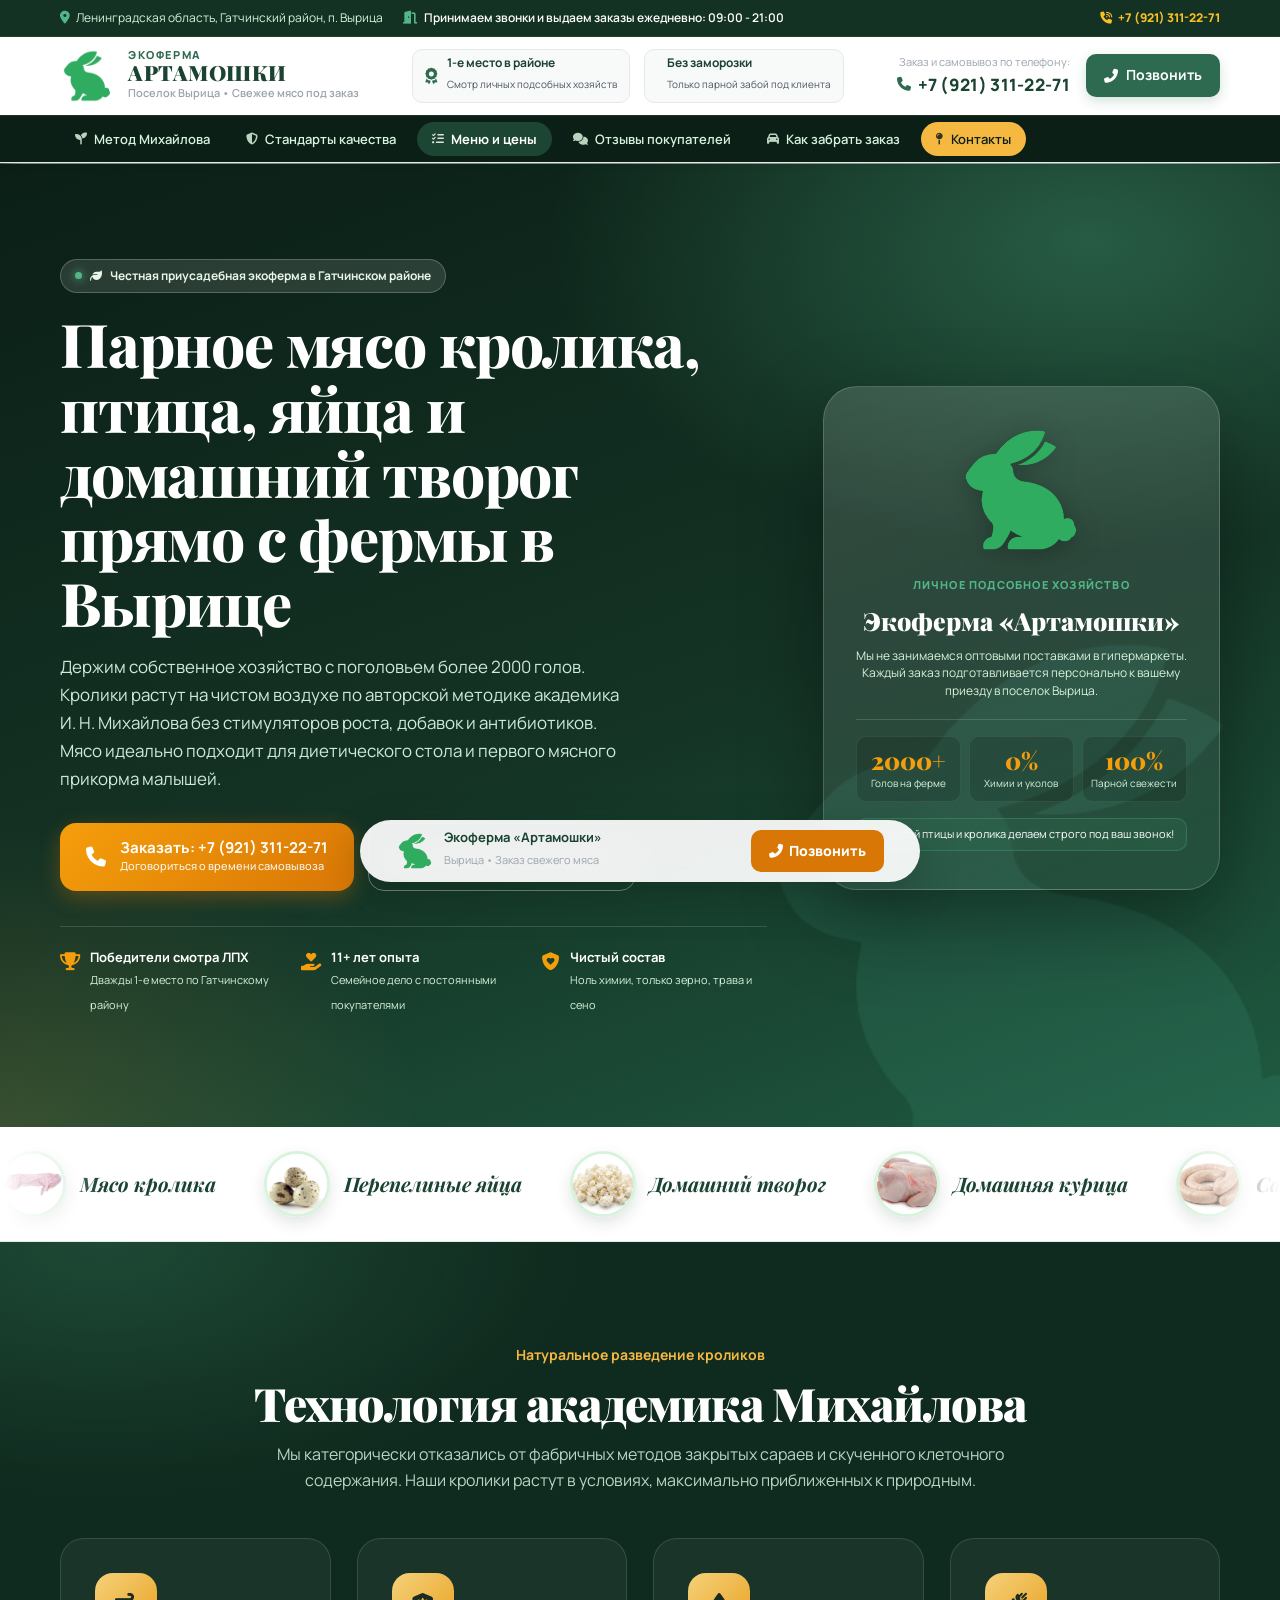
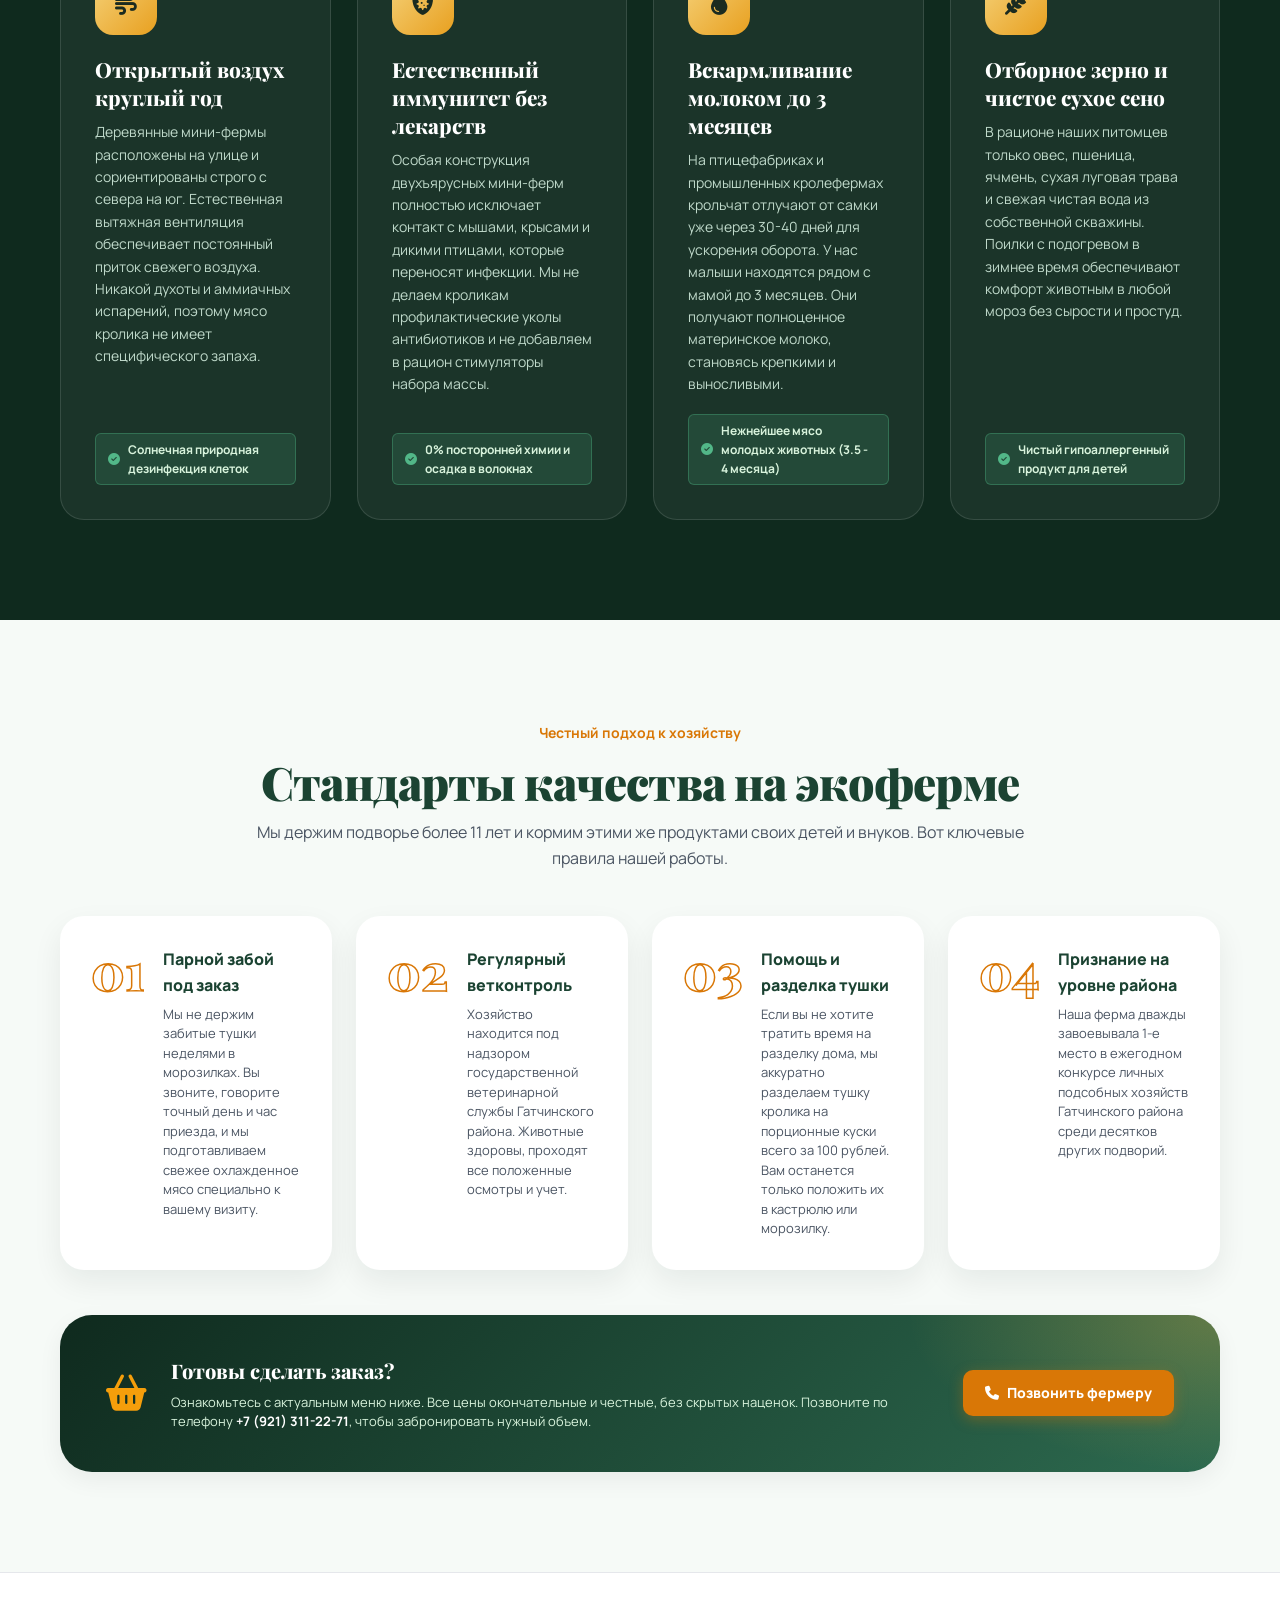
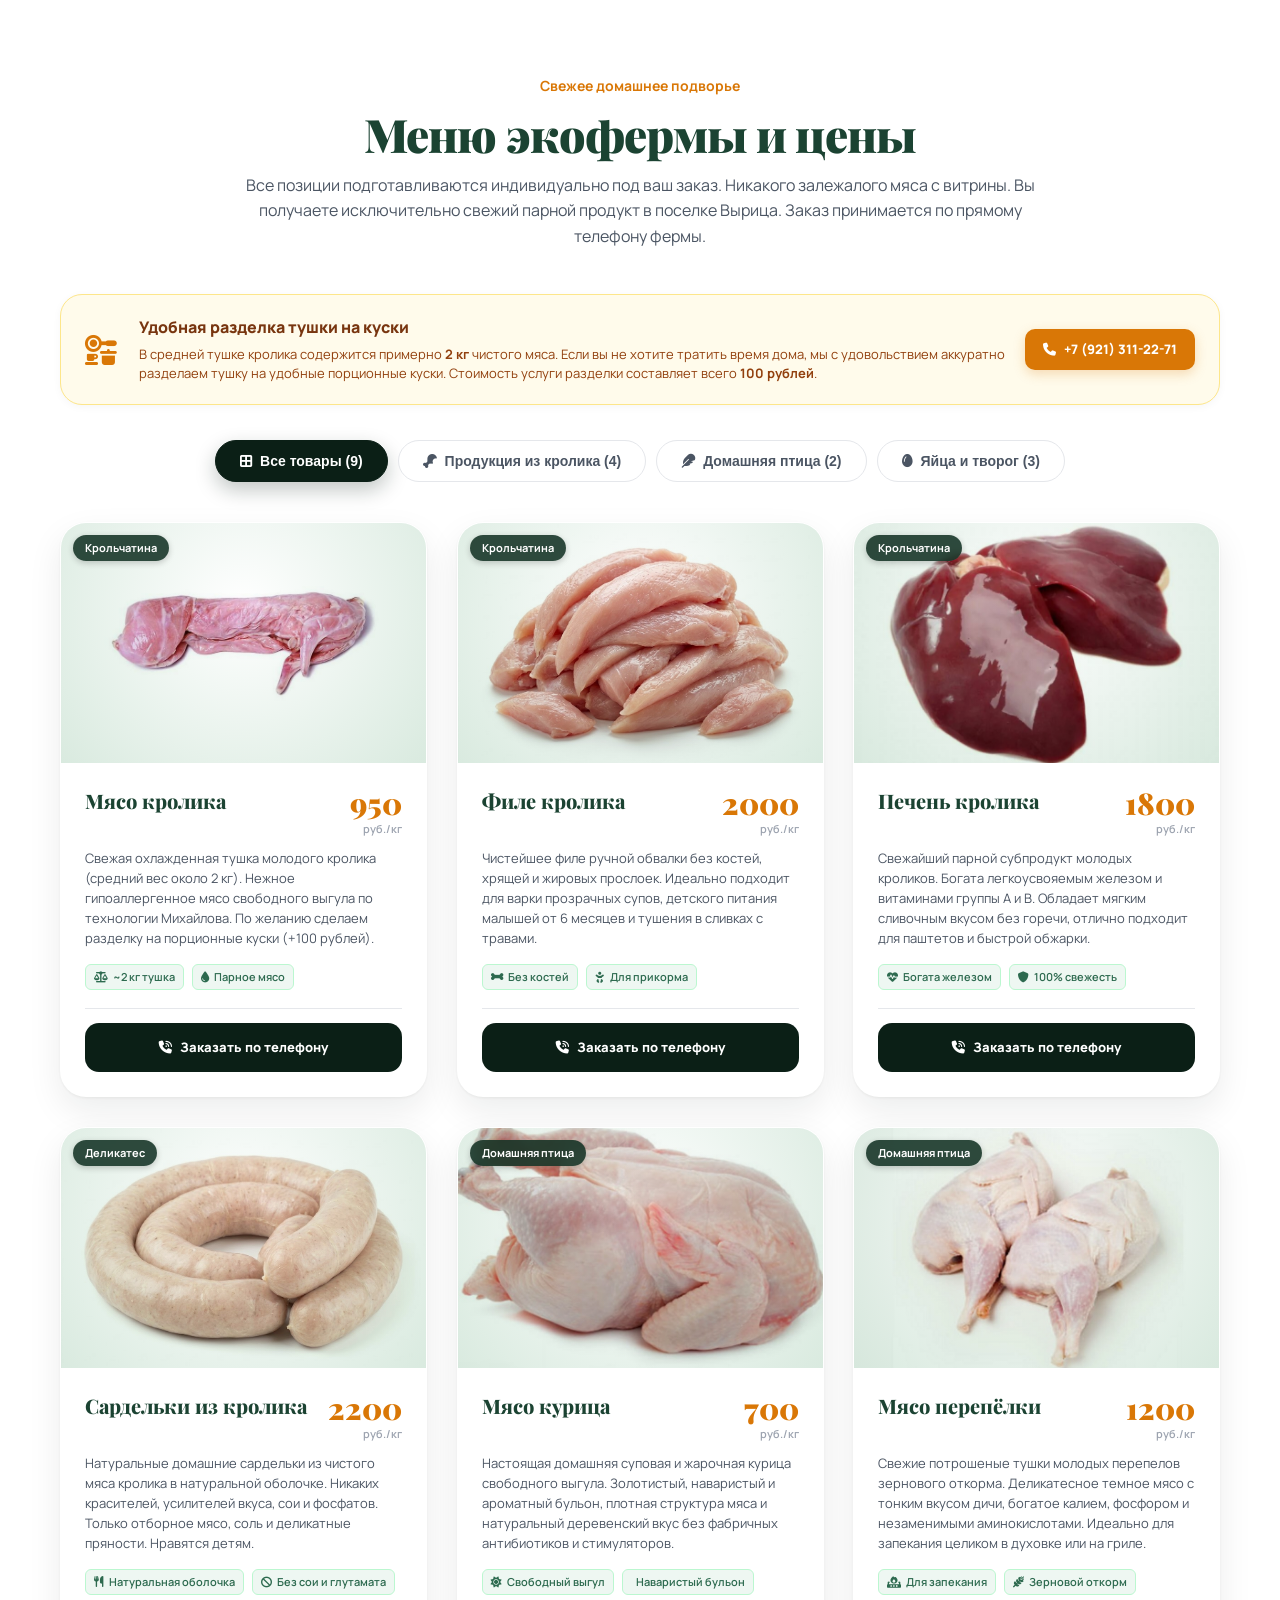
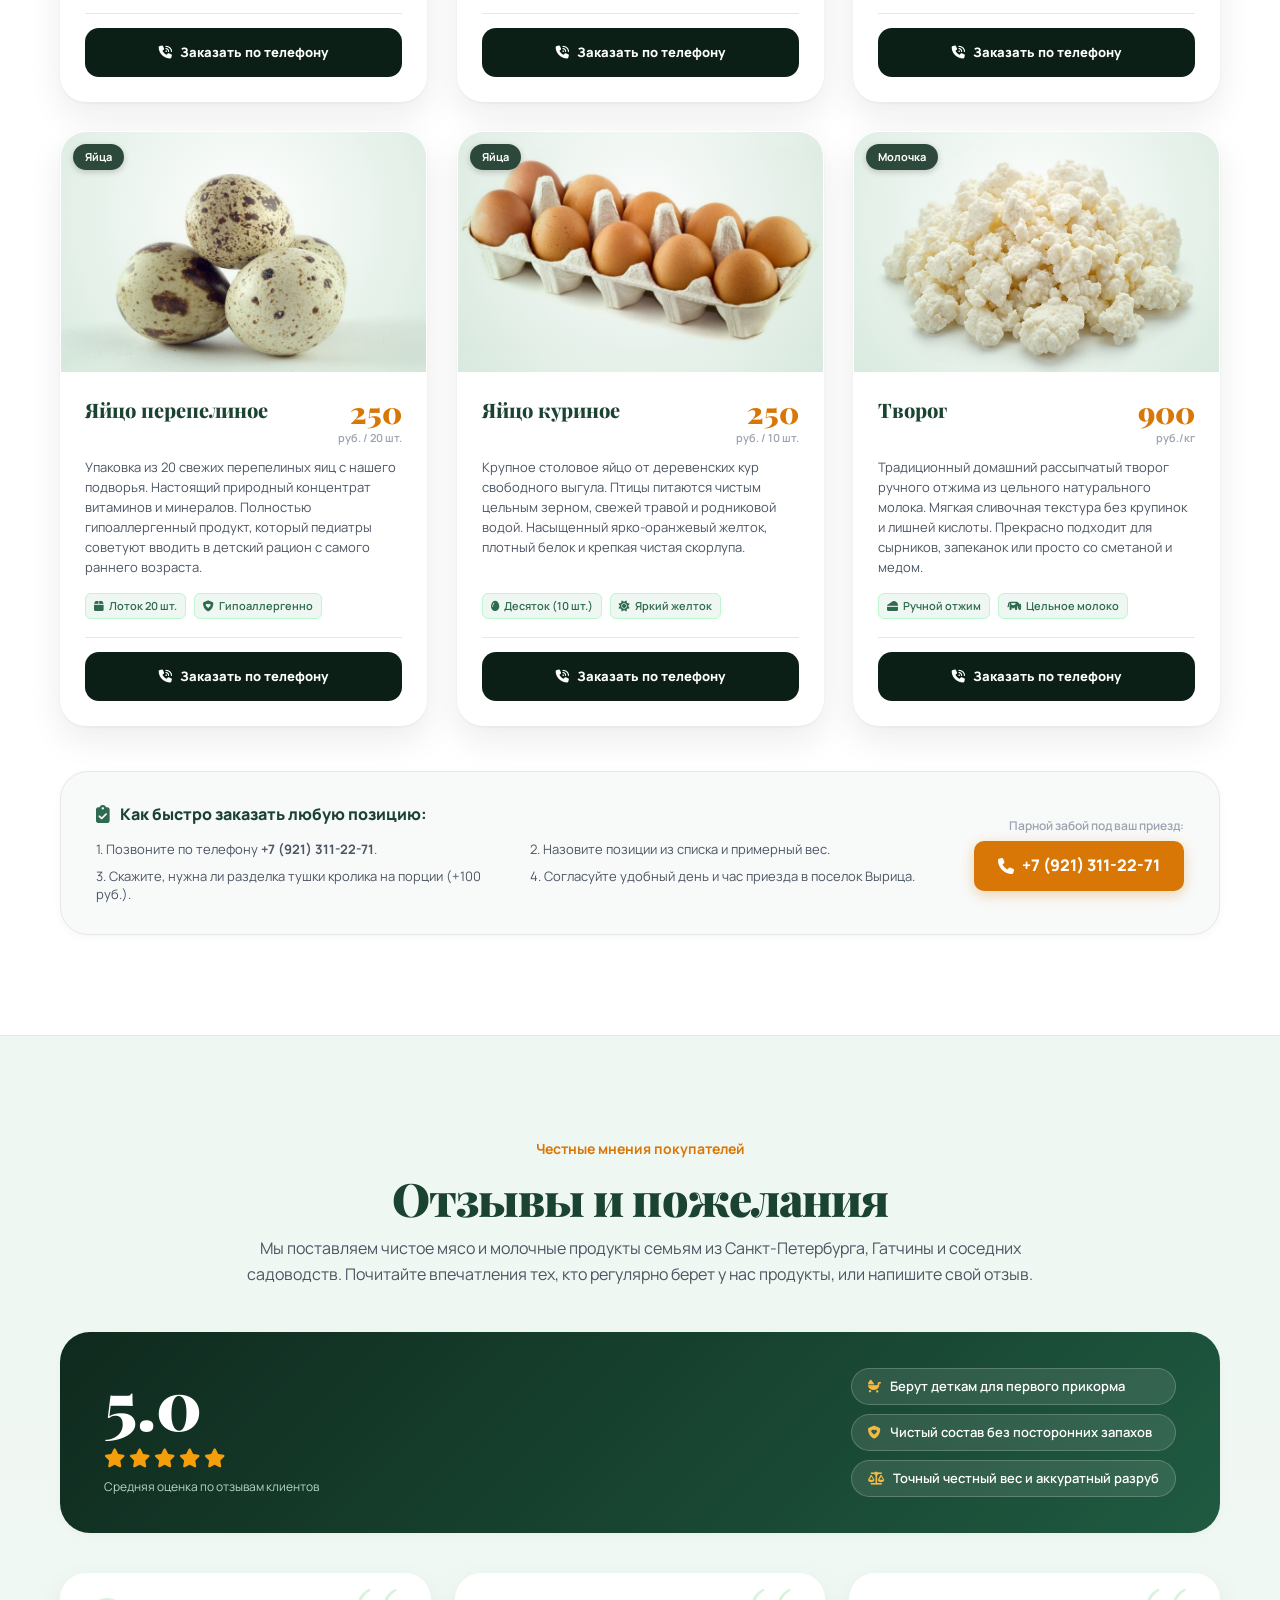
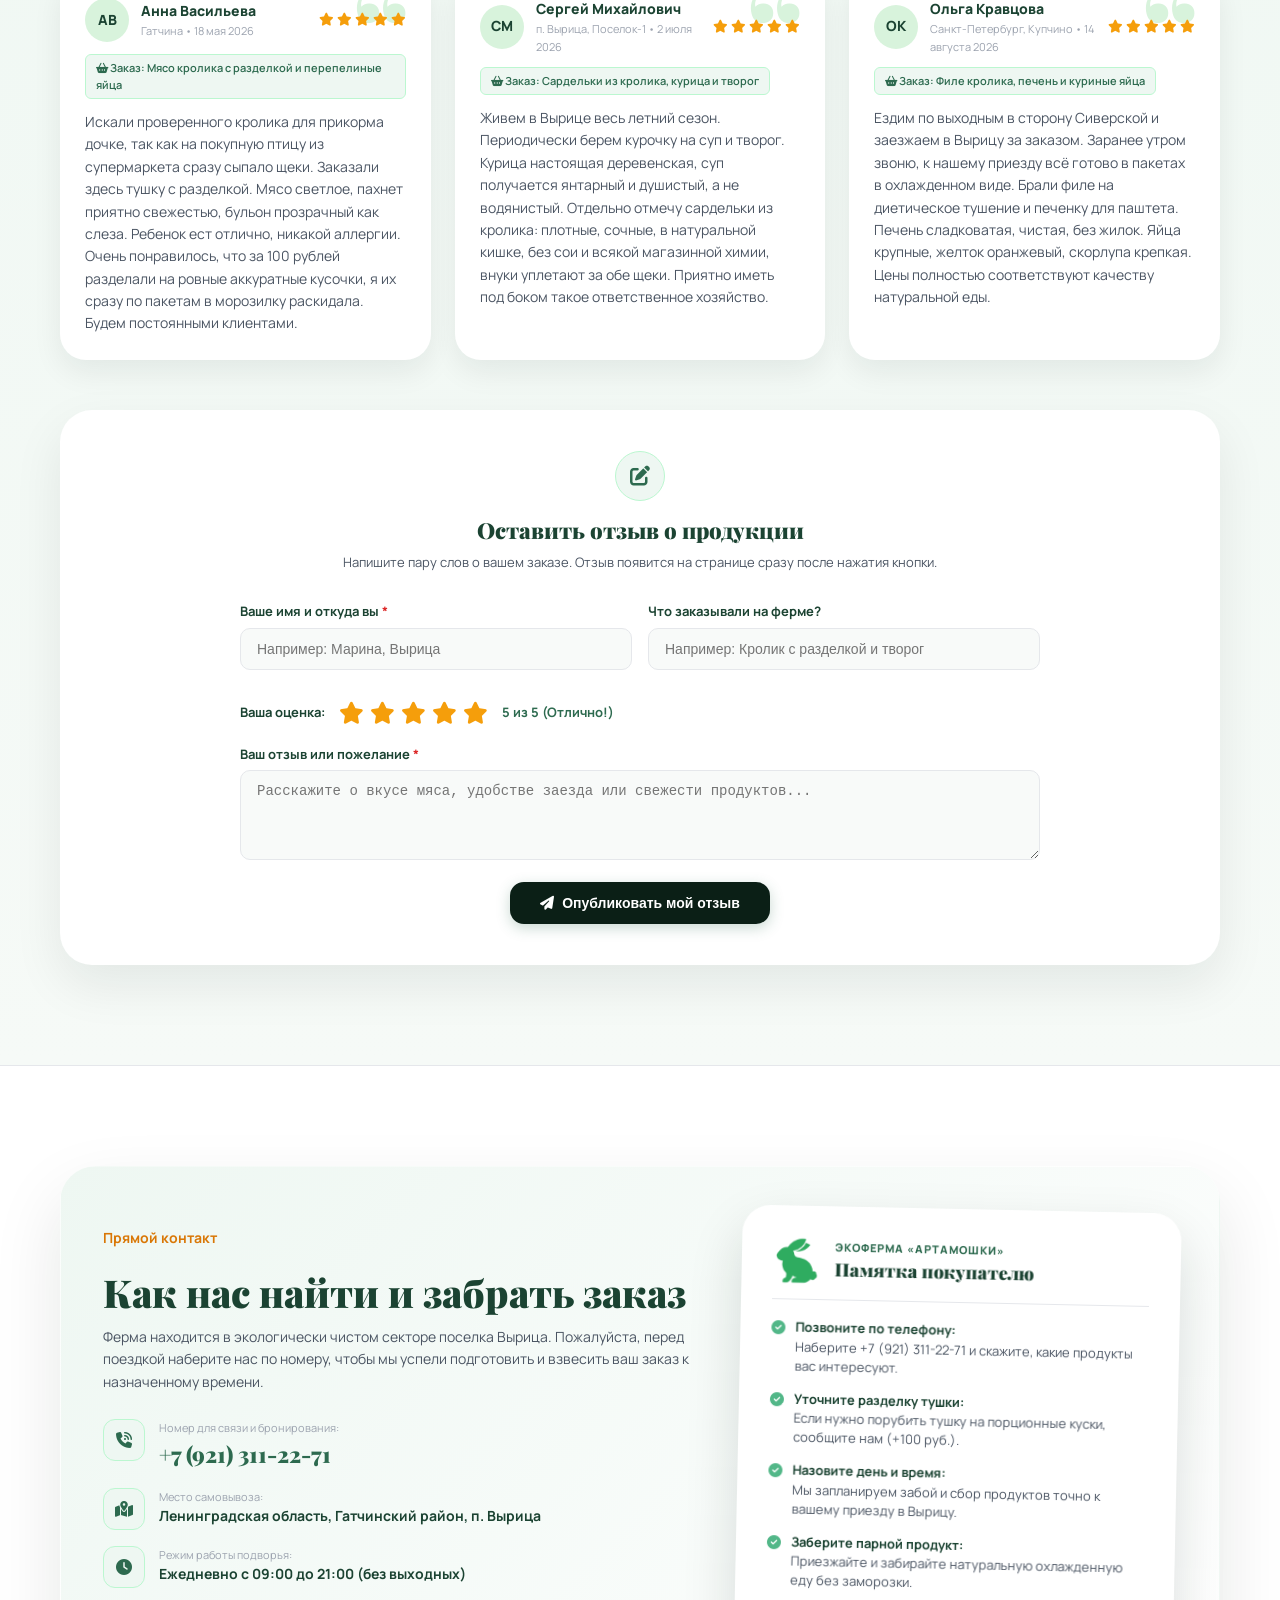
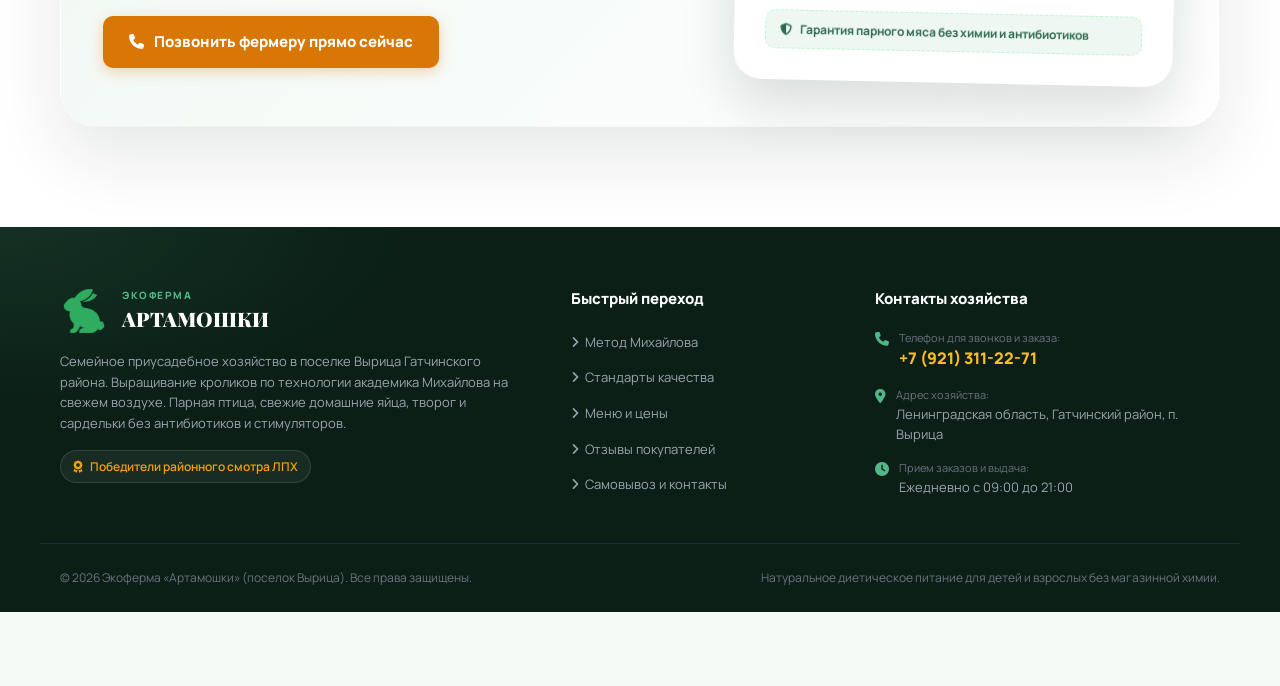
==== commit 7a91ba66: "Compress cottage-cheese.jpg and set logo as OG preview image" ====
--- a/index.html
+++ b/index.html
@@ -13,6 +13,17 @@
     <link rel="icon" type="image/png" sizes="32x32" href="logo.png?v=3">
     <link rel="shortcut icon" type="image/png" href="logo.png?v=3">
     <link rel="apple-touch-icon" sizes="180x180" href="logo.png?v=3">
+
+    <!-- Open Graph / превью ссылки в мессенджерах -->
+    <meta property="og:type" content="website">
+    <meta property="og:url" content="https://frogetzet.github.io/Artamoshki/">
+    <meta property="og:title" content="Экоферма Артамошки в Вырице | Натуральное мясо кролика, птица, яйца и фермерские продукты">
+    <meta property="og:description" content="Частное приусадебное подворье Артамошки в поселке Вырица. Парная крольчатина, домашняя курица, перепела, домашний творог и свежие яйца. Разведение по методу Михайлова без уколов и антибиотиков.">
+    <meta property="og:image" content="https://frogetzet.github.io/Artamoshki/logo.png?v=3">
+    <meta name="twitter:card" content="summary">
+    <meta name="twitter:title" content="Экоферма Артамошки в Вырице">
+    <meta name="twitter:description" content="Парная крольчатина, домашняя курица, перепела, домашний творог и свежие яйца с фермы в Вырице.">
+    <meta name="twitter:image" content="https://frogetzet.github.io/Artamoshki/logo.png?v=3">
 
     <!-- Стили и иконки -->
     <link rel="stylesheet" href="style.css">
--- a/style.css
+++ b/style.css
@@ -54,6 +54,7 @@
 html {
     scroll-behavior: smooth;
     font-size: 16px;
+    overflow-x: clip;
 }
 
 body {
@@ -62,8 +63,20 @@
     font-family: -apple-system, BlinkMacSystemFont, "Segoe UI", Roboto, "Helvetica Neue", Arial, sans-serif;
     line-height: 1.6;
     -webkit-font-smoothing: antialiased;
+    -webkit-tap-highlight-color: transparent;
+    overflow-x: clip;
     padding-bottom: 74px;
     /* Зазор под мобильную нижнюю панель звонка */
+}
+
+a,
+button {
+    touch-action: manipulation;
+}
+
+section[id],
+#contactsSection {
+    scroll-margin-top: 110px;
 }
 
 .container {
@@ -689,7 +702,7 @@
 
 .method-cards-grid {
     display: grid;
-    grid-template-columns: repeat(auto-fit, minmax(270px, 1fr));
+    grid-template-columns: repeat(auto-fit, minmax(min(100%, 270px), 1fr));
     gap: 26px;
 }
 
@@ -776,7 +789,7 @@
 
 .standards-banner-grid {
     display: grid;
-    grid-template-columns: repeat(auto-fit, minmax(260px, 1fr));
+    grid-template-columns: repeat(auto-fit, minmax(min(100%, 260px), 1fr));
     gap: 24px;
     margin-bottom: 45px;
 }
@@ -986,7 +999,7 @@
 
 .catalog-cards-grid {
     display: grid;
-    grid-template-columns: repeat(auto-fill, minmax(290px, 1fr));
+    grid-template-columns: repeat(auto-fill, minmax(min(100%, 290px), 1fr));
     gap: 26px;
     margin-bottom: 45px;
 }
@@ -1291,7 +1304,7 @@
 /* Сетка карточек отзывов */
 .reviews-cards-stream {
     display: grid;
-    grid-template-columns: repeat(auto-fit, minmax(320px, 1fr));
+    grid-template-columns: repeat(auto-fit, minmax(min(100%, 300px), 1fr));
     gap: 24px;
     margin-bottom: 50px;
 }
--- a/premium.css
+++ b/premium.css
@@ -112,9 +112,102 @@
 }
 @media(max-width:992px){.memo-white-card{transform:none}}
 @media(max-width:768px){
- .hero-cover-section{padding:60px 0 70px}
- .tech-method-section,.why-us-section,.farm-catalog-section,.reviews-feedback-section,.pickup-and-contacts-section{padding:70px 0}
- .mq-item img{width:50px;height:50px}.mq-item{font-size:1.05rem}
- .card-image-box{height:210px}
+ .container{padding:0 16px}
+ /* Компактная шапка и навигация */
+ .header-content-row{padding:8px 16px;gap:10px}
+ .header-cta-block{display:none}
+ .brand-icon-box{width:42px;height:42px}
+ .header-brand-wrap .brand-link{gap:10px}
+ .brand-eyebrow{font-size:9px;letter-spacing:1.2px}
+ .brand-main-title{font-size:18px}
+ .brand-caption{font-size:10px}
+ .nav-scrollable{-webkit-overflow-scrolling:touch;padding:0 12px}
+ .nav-links-menu{gap:4px;padding:6px 0}
+ .nav-link{font-size:12px;padding:6px 11px;gap:5px}
+
+ /* Главный экран */
+ .hero-cover-section{padding:36px 0 48px}
+ .hero-cover-section::after{width:320px;height:320px;right:-60px;bottom:-70px}
+ .hero-grid-split{gap:28px}
+ .hero-pill-badge{font-size:11px;padding:5px 12px;margin-bottom:14px}
+ .hero-primary-heading{font-size:clamp(1.6rem,6.2vw,2.15rem);line-height:1.15;margin-bottom:14px}
+ .hero-lead-description{font-size:14.5px;line-height:1.55;margin-bottom:22px}
+ .hero-actions-group{gap:10px;margin-bottom:24px}
+ .btn-hero-primary,.btn-hero-secondary{padding:14px 18px;border-radius:14px}
+ .hero-stats-band{gap:12px;padding-top:18px}
+ .hero-badge-card{padding:24px 18px;border-radius:24px}
+ .hero-logo-display{width:88px;height:88px;margin-bottom:12px}
+ .hero-card-title{font-size:21px}
+ .spec-value{font-size:clamp(18px,5vw,23px)}
+
+ /* Бегущая лента */
+ .mq{padding:16px 0}
+ .mq::before,.mq::after{width:32px}
+ .mq-item img{width:46px;height:46px}
+ .mq-item{font-size:1rem;gap:10px;padding-right:28px}
+
+ /* Секции и заголовки */
+ .tech-method-section,.why-us-section,.farm-catalog-section,.reviews-feedback-section,.pickup-and-contacts-section{padding:52px 0}
+ .section-heading-center{margin-bottom:28px}
+ .heading-title-large{font-size:clamp(1.55rem,5.5vw,2rem)}
+ .heading-subtitle-lead{font-size:14px}
+
+ /* Карточки метода и стандартов */
+ .method-cards-grid,.standards-banner-grid,.catalog-cards-grid,.reviews-cards-stream{gap:16px}
+ .method-card-box{padding:22px 18px;border-radius:20px}
+ .method-icon-circle{width:50px;height:50px;font-size:19px;margin-bottom:14px;border-radius:14px}
+ .standard-feature-item{padding:20px 18px;border-radius:20px;gap:14px}
+ .std-num-bubble{font-size:2.4rem}
+
+ /* Тизер и баннер разделки */
+ .catalog-teaser-panel{flex-direction:column;text-align:center;padding:24px 18px;border-radius:22px;gap:14px}
+ .btn-teaser-call{width:100%;justify-content:center}
+ .butcher-service-banner{padding:18px 16px;border-radius:18px;gap:12px;margin-bottom:24px}
+
+ /* Фильтры и карточки каталога */
+ .catalog-filters-bar{gap:8px;margin-bottom:24px}
+ .filter-tab-btn{padding:9px 14px;font-size:12.5px;gap:6px}
+ .product-item-card{border-radius:20px}
+ .card-image-box{height:200px}
+ .card-body-content{padding:18px 16px}
+ .product-title-text{font-size:18px}
+ .price-val{font-size:24px}
+ .btn-order-product{padding:13px;font-size:14px}
+ .catalog-summary-panel{padding:22px 18px;border-radius:20px;gap:18px}
+
+ /* Отзывы и форма */
+ .reviews-score-banner{padding:22px 18px;border-radius:22px;gap:16px;margin-bottom:24px}
+ .score-large-digits{font-size:50px}
+ .score-benefit-chip{font-size:12px;padding:6px 12px}
+ .review-single-card{padding:20px 16px;border-radius:20px}
+ .review-single-card::before{font-size:90px;right:14px}
+ .review-header-flex{flex-wrap:wrap;gap:8px 10px}
+ .add-review-section-box{padding:24px 16px;border-radius:22px}
+ .field-control-group input,.field-control-group textarea{font-size:16px;padding:12px 14px}
+ .star-node{font-size:28px;padding:2px}
+ .btn-publish-feedback{width:100%;justify-content:center;padding:14px 20px}
+
+ /* Самовывоз, контакты и подвал */
+ .pickup-unified-layout{padding:22px 16px;border-radius:24px;gap:24px}
+ .pickup-main-heading{font-size:clamp(1.45rem,5vw,1.85rem)}
+ .contact-bold-phone{font-size:clamp(18px,5vw,22px);word-break:break-word}
+ .btn-direct-call-gold{width:100%;justify-content:center;padding:14px 18px}
+ .memo-white-card{padding:20px 16px;border-radius:20px}
+ .main-site-footer{padding:44px 0 22px}
+
+ /* Нижняя панель звонка с учётом safe-area */
+ .mobile-sticky-quickdial-bar{padding:9px 14px max(9px,env(safe-area-inset-bottom))}
+ .sticky-dial-flex{padding:0}
+ .sticky-rabbit-pic{width:34px;height:34px}
+ .sticky-name-meta strong{font-size:12.5px}
+ .sticky-name-meta span{font-size:10.5px}
+ .btn-sticky-touch-call{padding:9px 14px;font-size:13px}
+}
+@media(max-width:400px){
+ .hero-primary-heading{font-size:1.5rem}
+ .hero-card-specs{gap:6px}
+ .spec-cell{padding:8px 4px}
+ .spec-name{font-size:9px}
+ .sticky-name-meta span{display:none}
 }
 @media(prefers-reduced-motion:reduce){*,*::before,*::after{animation:none!important;transition-duration:.01ms!important}}
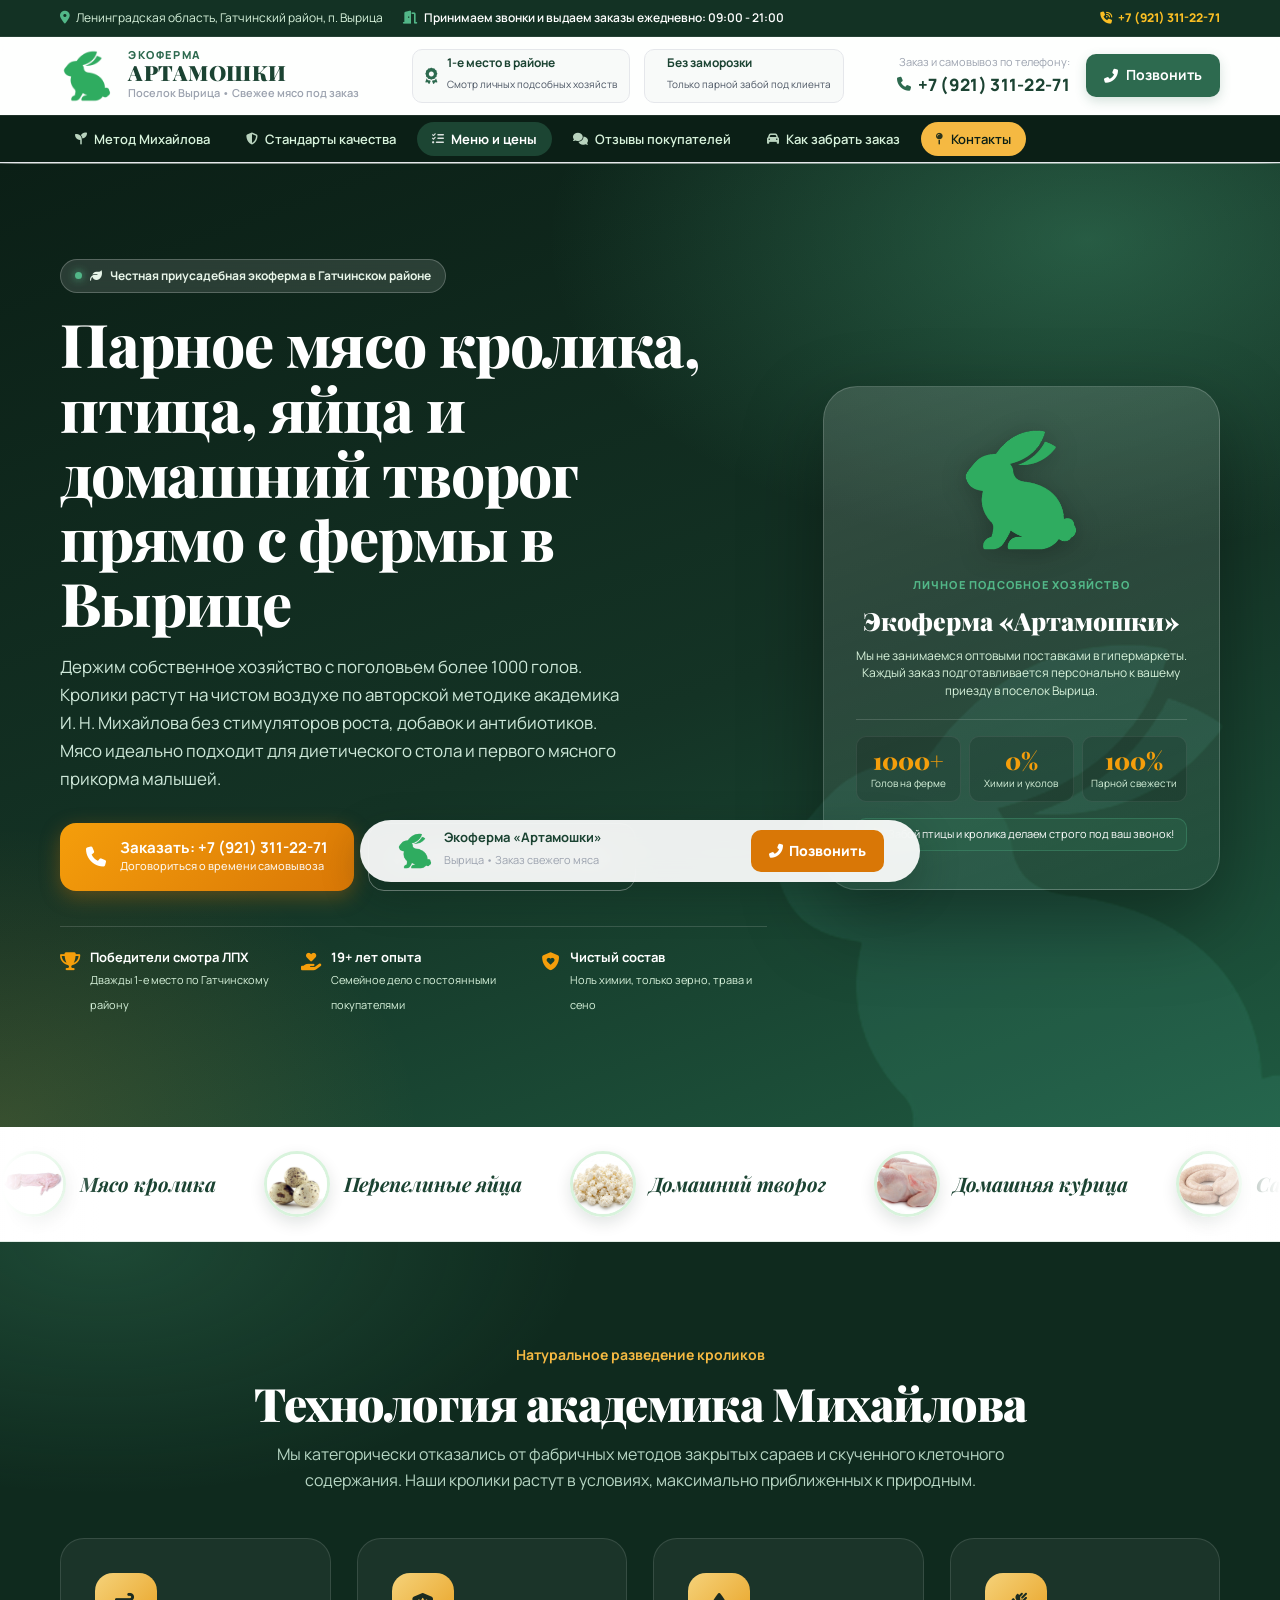
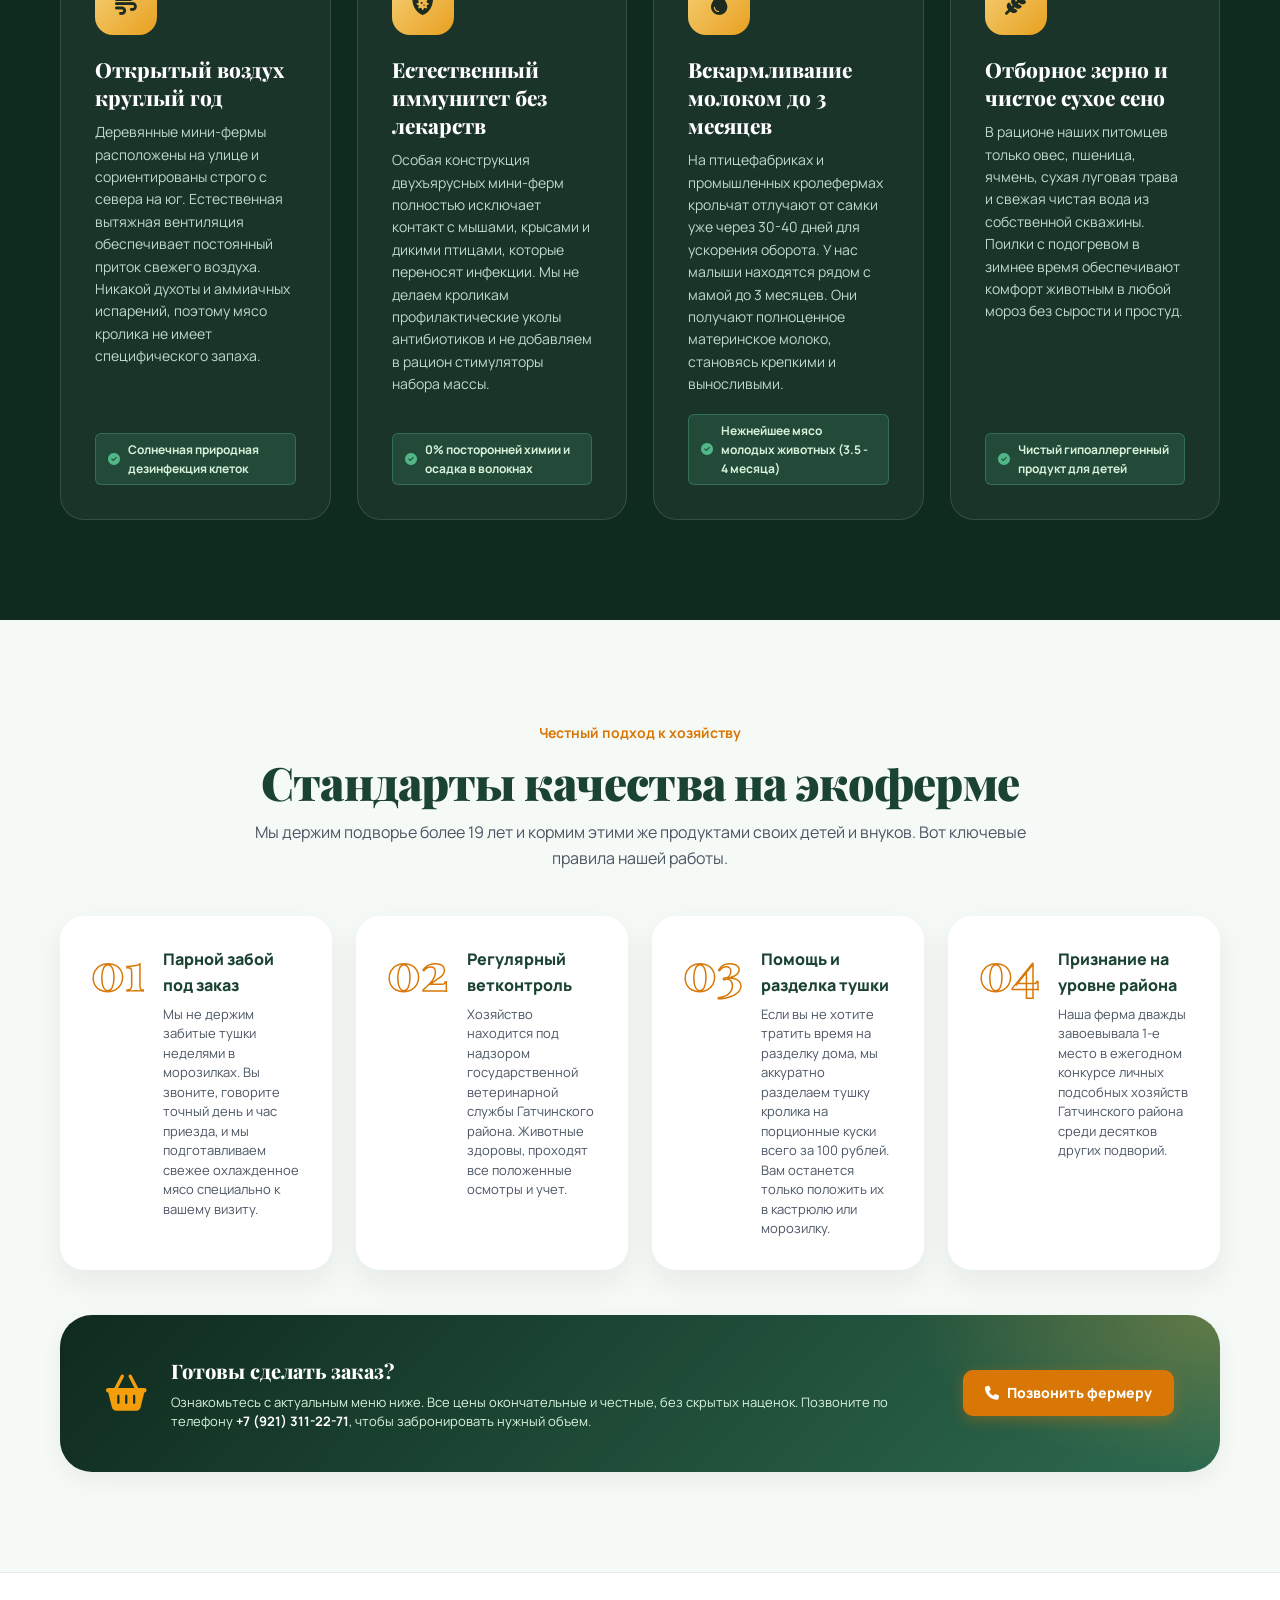
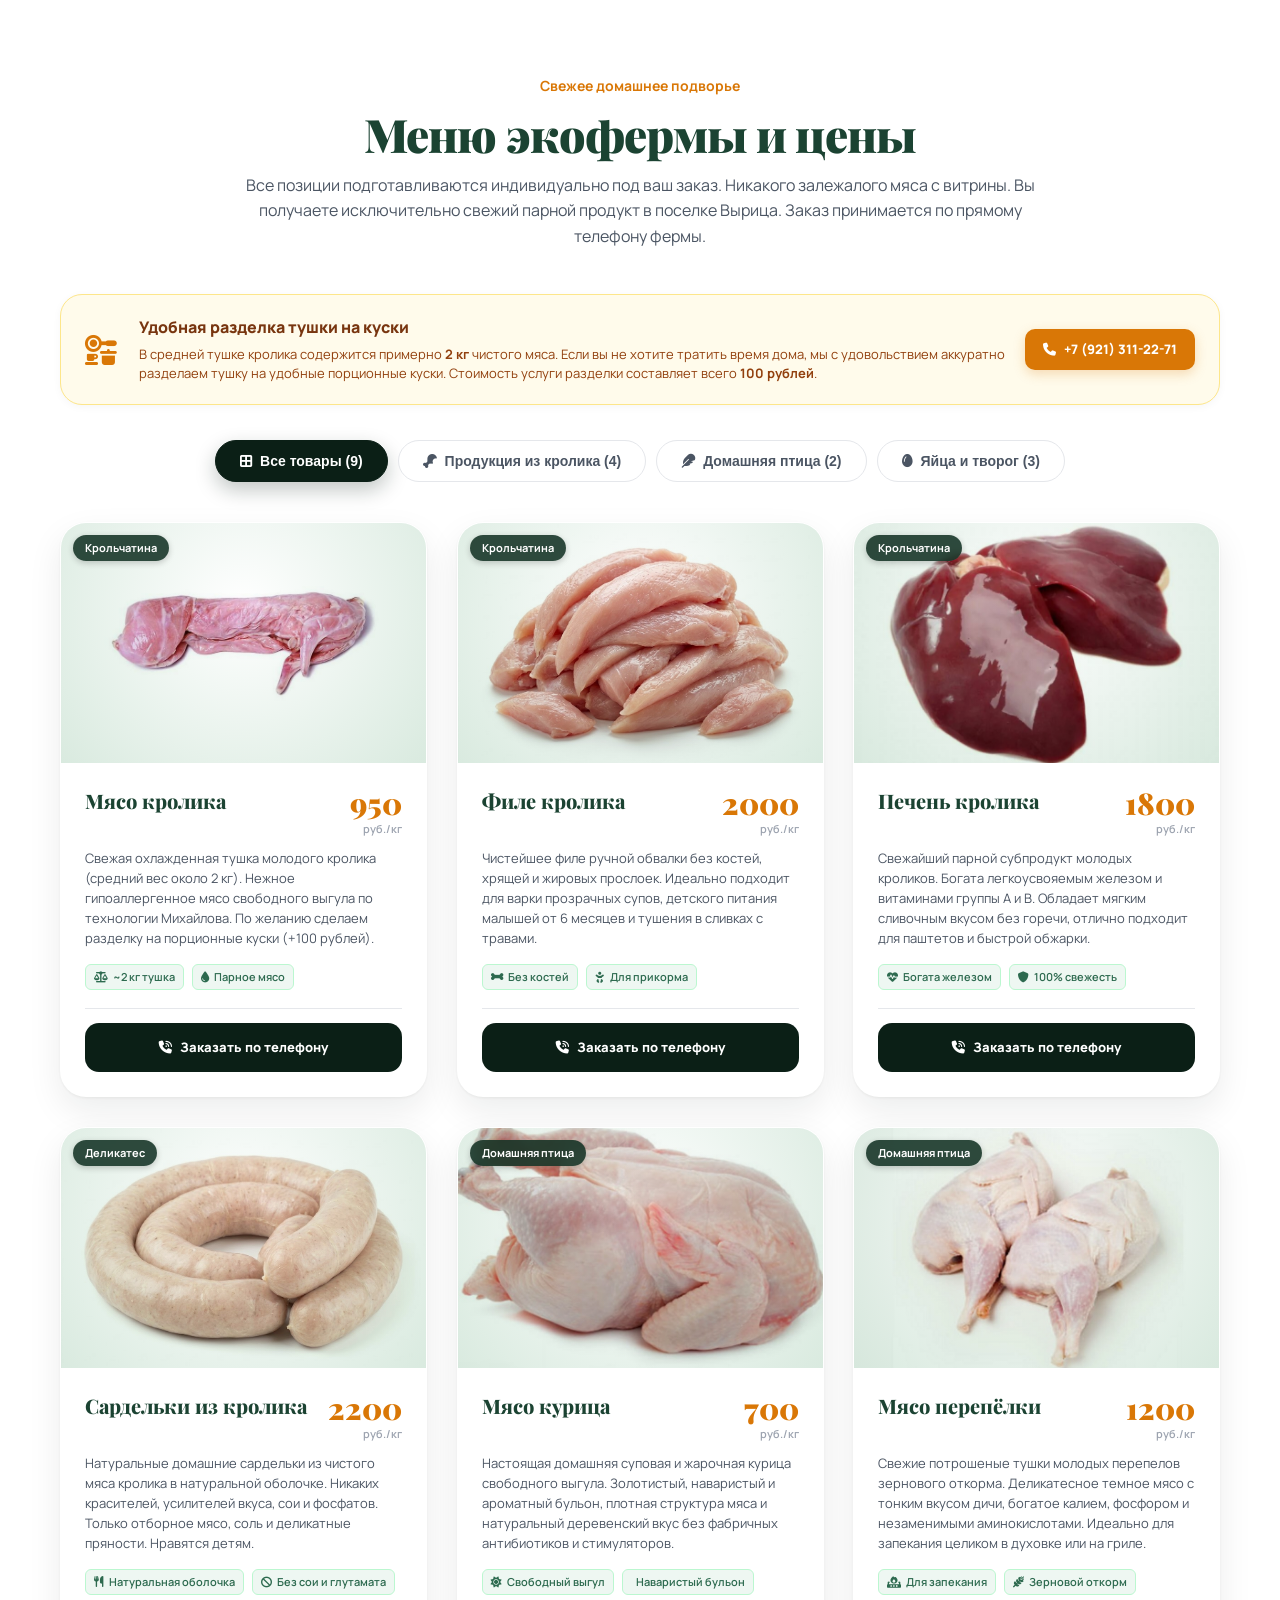
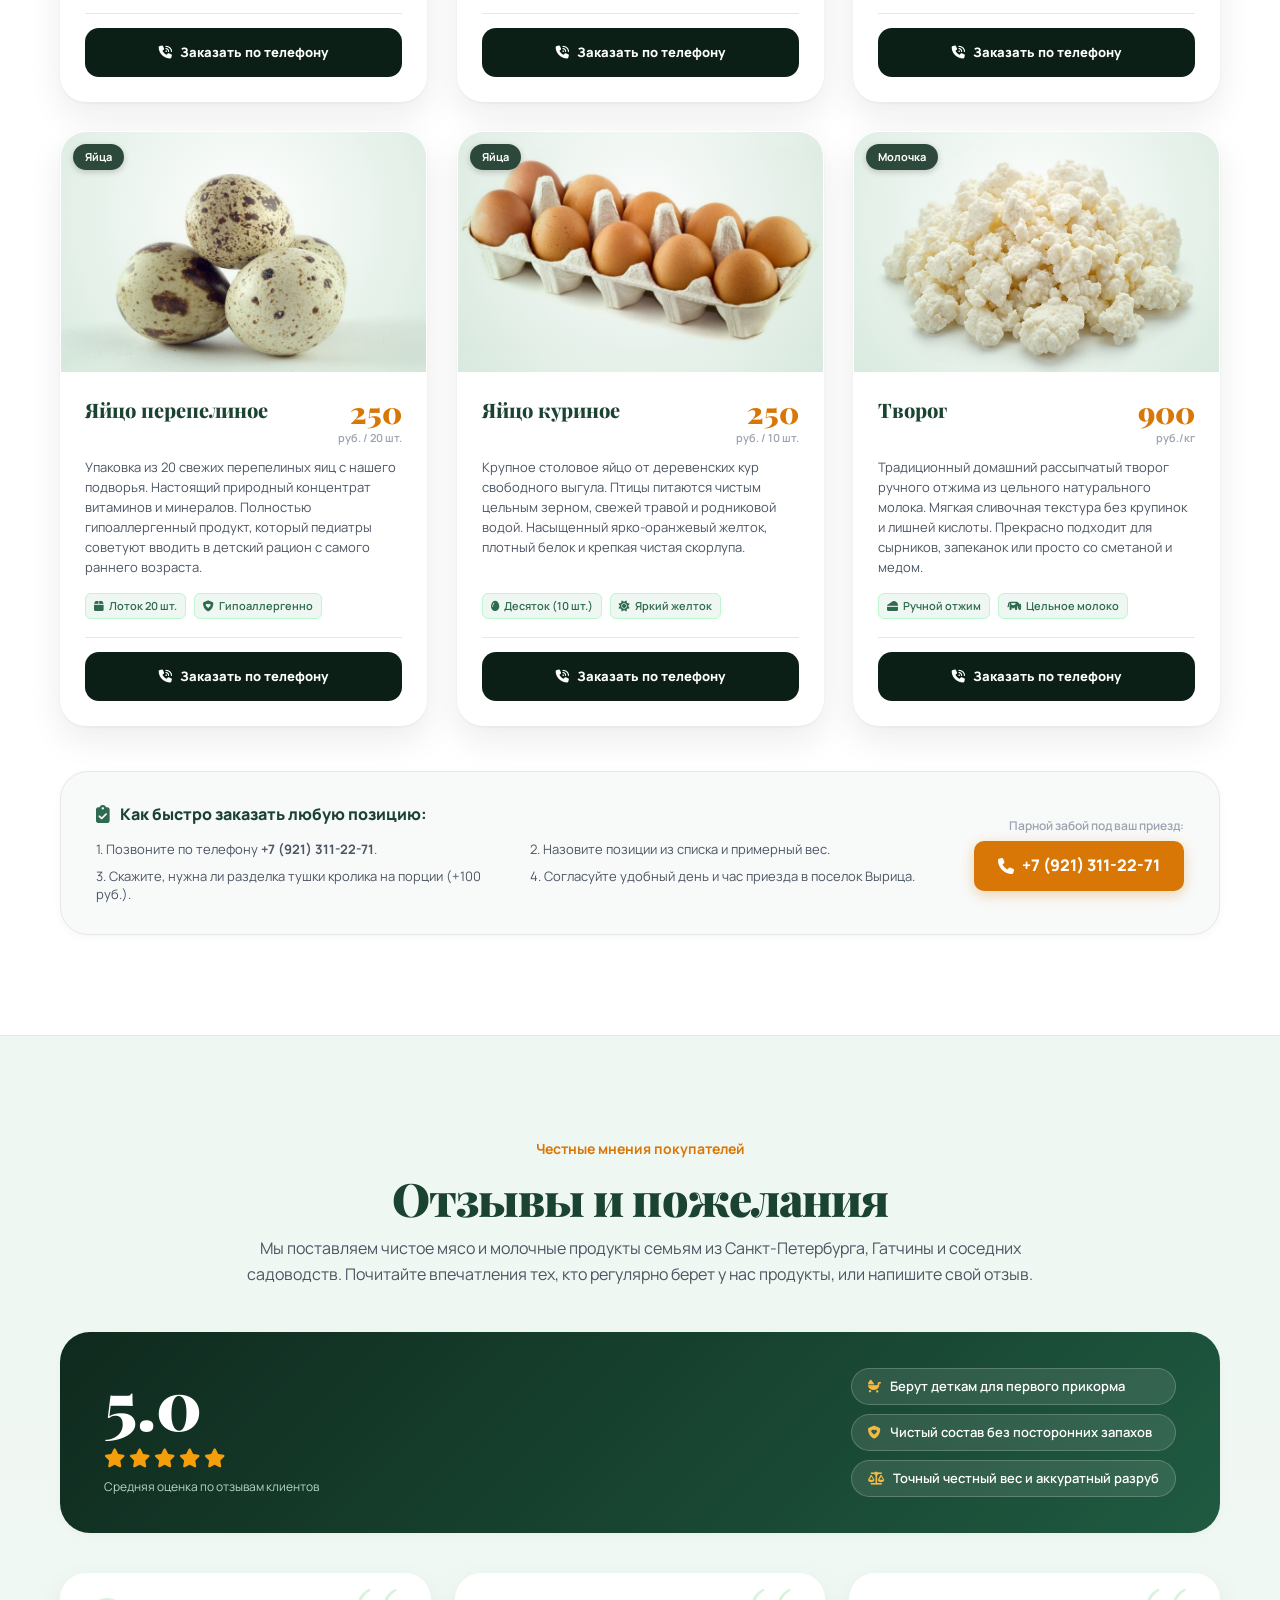
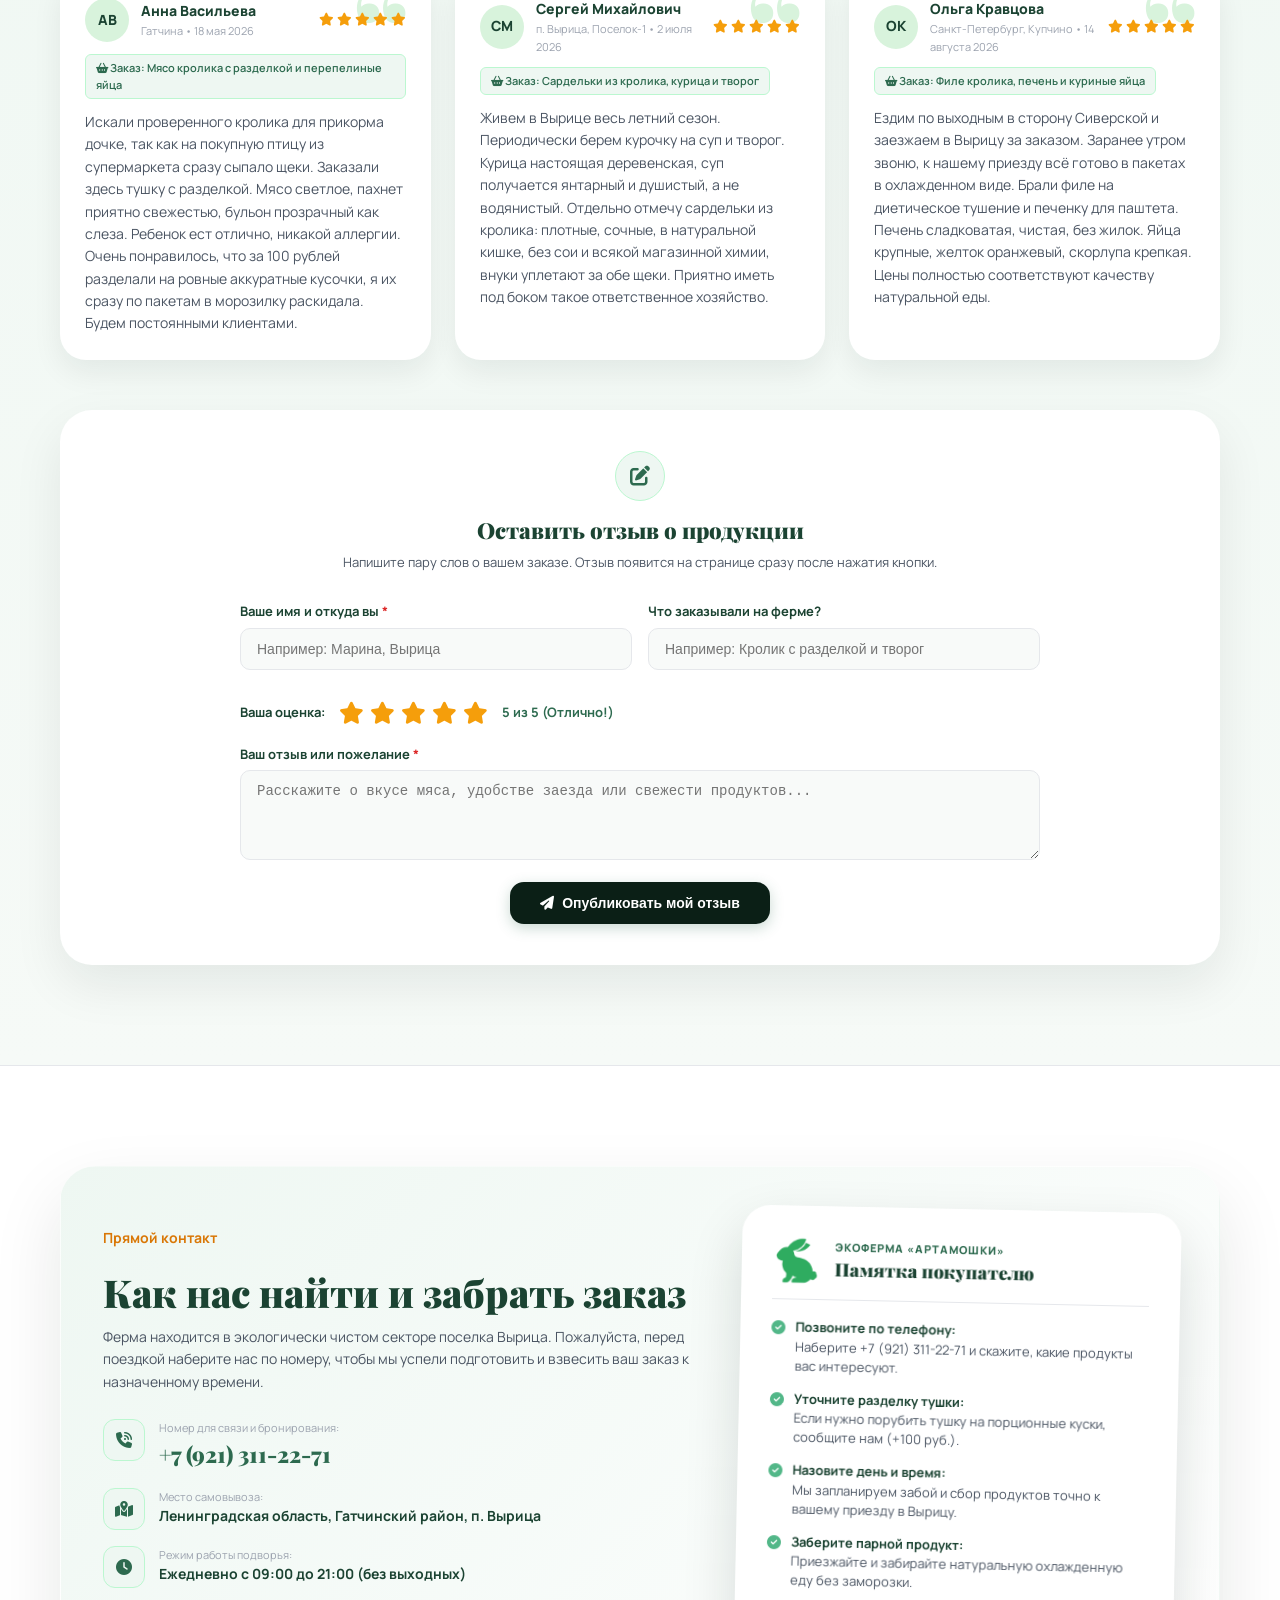
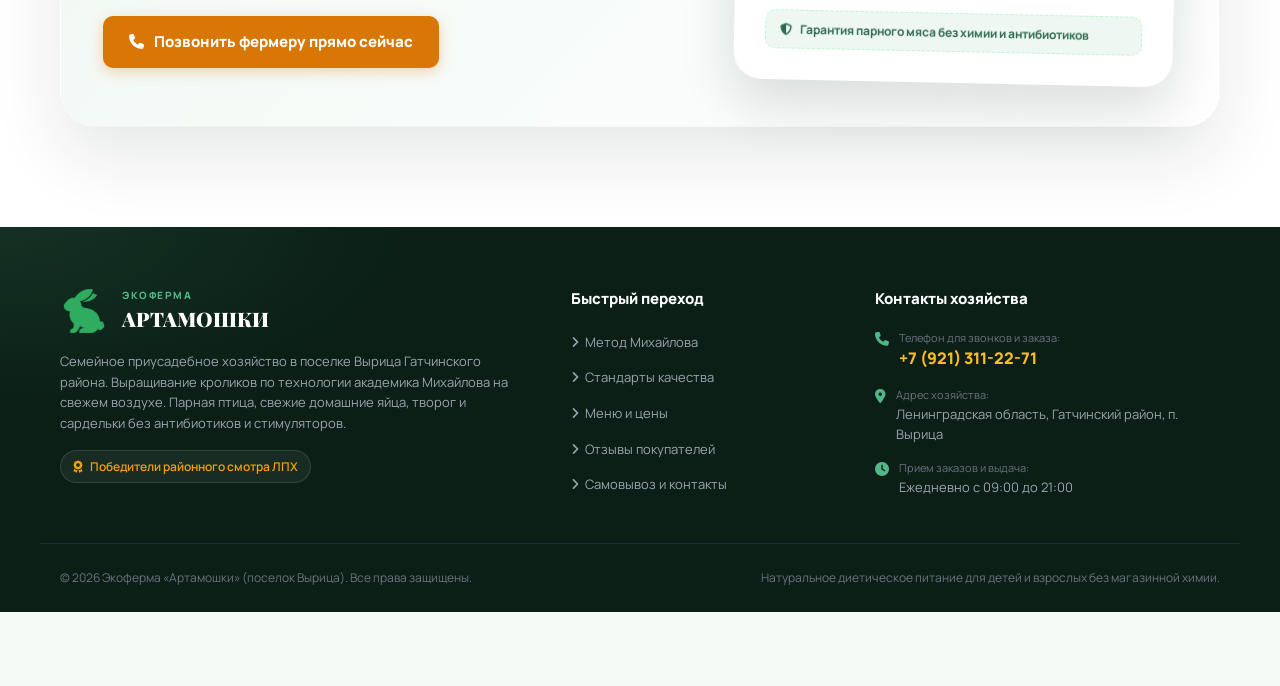
==== commit 6ba62da6: "Update livestock count to 1000+ and experience to 19+ years" ====
--- a/index.html
+++ b/index.html
@@ -144,7 +144,7 @@
                 </h1>
 
                 <p class="hero-lead-description">
-                    Держим собственное хозяйство с поголовьем более 2000 голов. Кролики растут на чистом воздухе по
+                    Держим собственное хозяйство с поголовьем более 1000 голов. Кролики растут на чистом воздухе по
                     авторской методике академика И. Н. Михайлова без стимуляторов роста, добавок и антибиотиков. Мясо
                     идеально подходит для диетического стола и первого мясного прикорма малышей.
                 </p>
@@ -174,7 +174,7 @@
                     <div class="stat-unit">
                         <div class="stat-icon-wrap"><i class="fa-solid fa-hand-holding-heart"></i></div>
                         <div class="stat-meta">
-                            <strong>11+ лет опыта</strong>
+                            <strong>19+ лет опыта</strong>
                             <span>Семейное дело с постоянными покупателями</span>
                         </div>
                     </div>
@@ -204,7 +204,7 @@
                     </div>
                     <div class="hero-card-specs">
                         <div class="spec-cell">
-                            <span class="spec-value">2000+</span>
+                            <span class="spec-value">1000+</span>
                             <span class="spec-name">Голов на ферме</span>
                         </div>
                         <div class="spec-cell">
@@ -320,7 +320,7 @@
                 <span class="eyebrow-tag">Честный подход к хозяйству</span>
                 <h2 class="heading-title-large">Стандарты качества на экоферме</h2>
                 <p class="heading-subtitle-lead">
-                    Мы держим подворье более 11 лет и кормим этими же продуктами своих детей и внуков. Вот ключевые
+                    Мы держим подворье более 19 лет и кормим этими же продуктами своих детей и внуков. Вот ключевые
                     правила нашей работы.
                 </p>
             </div>
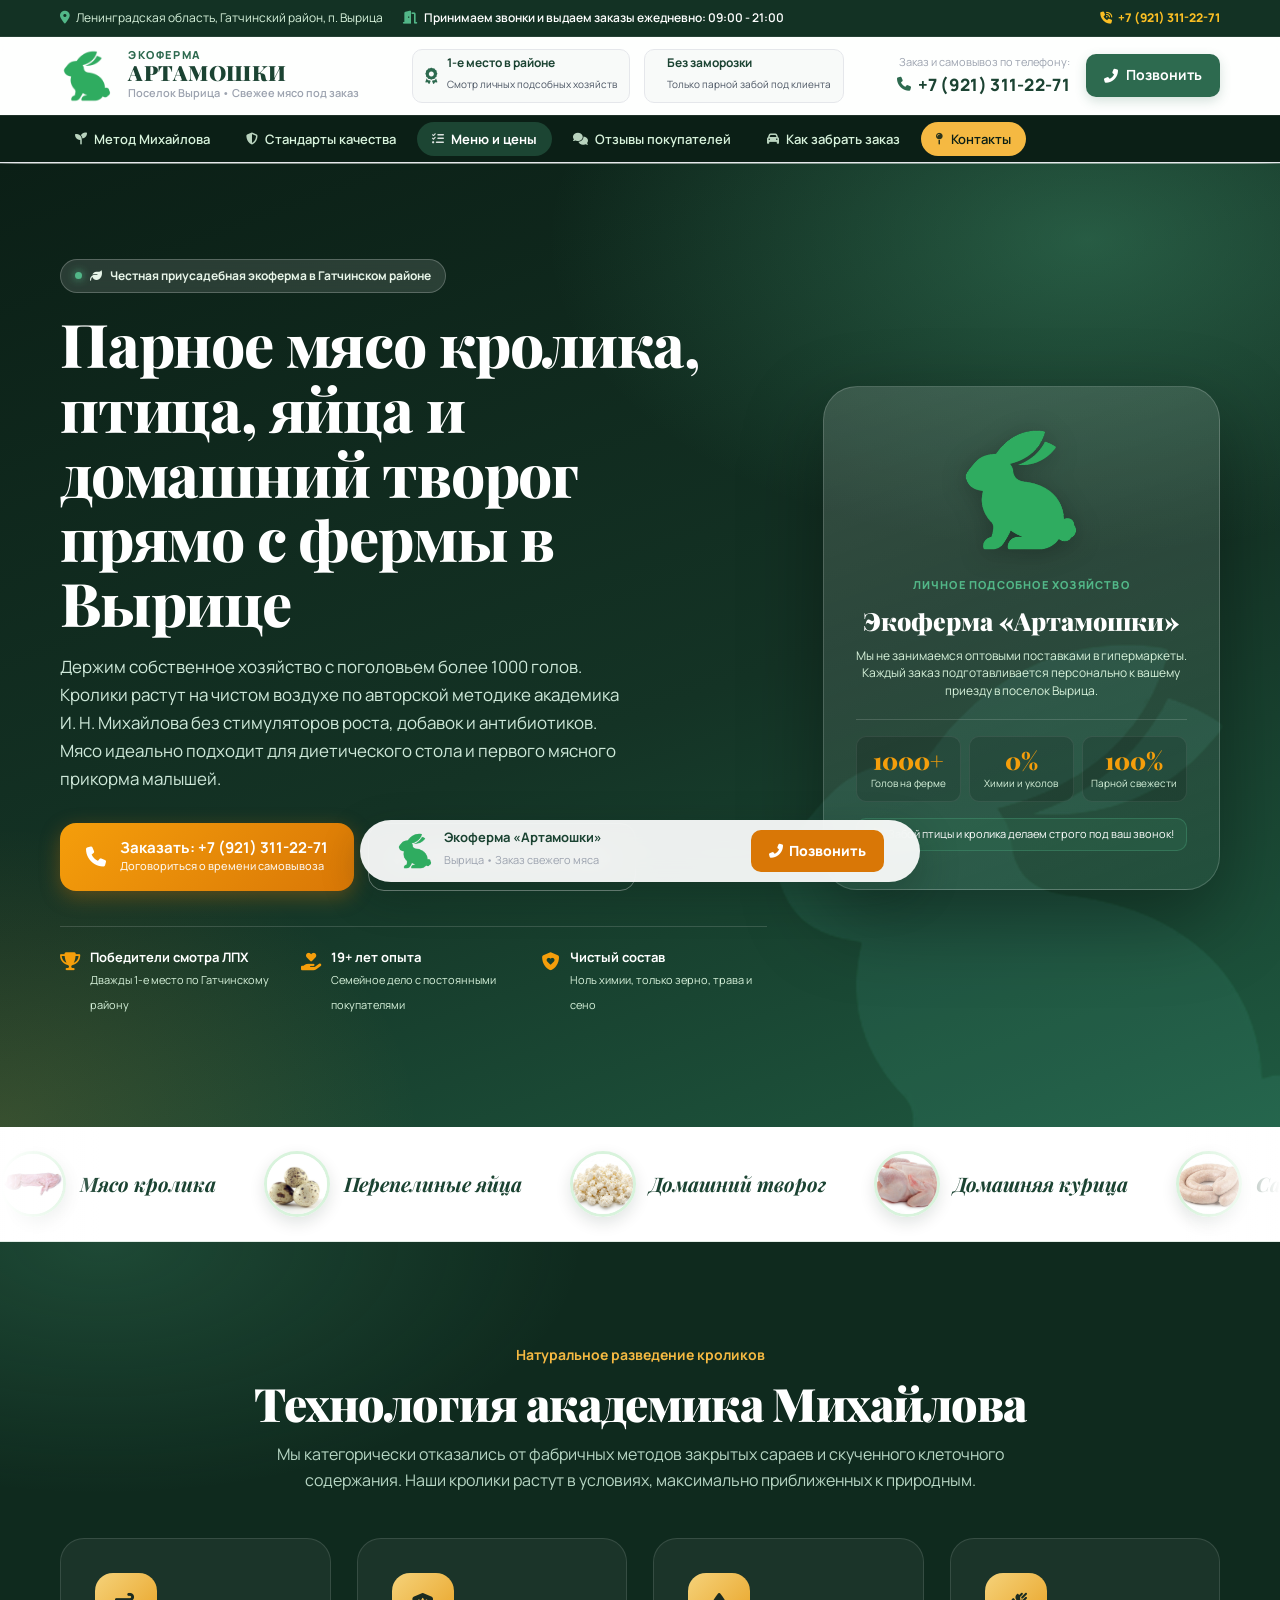
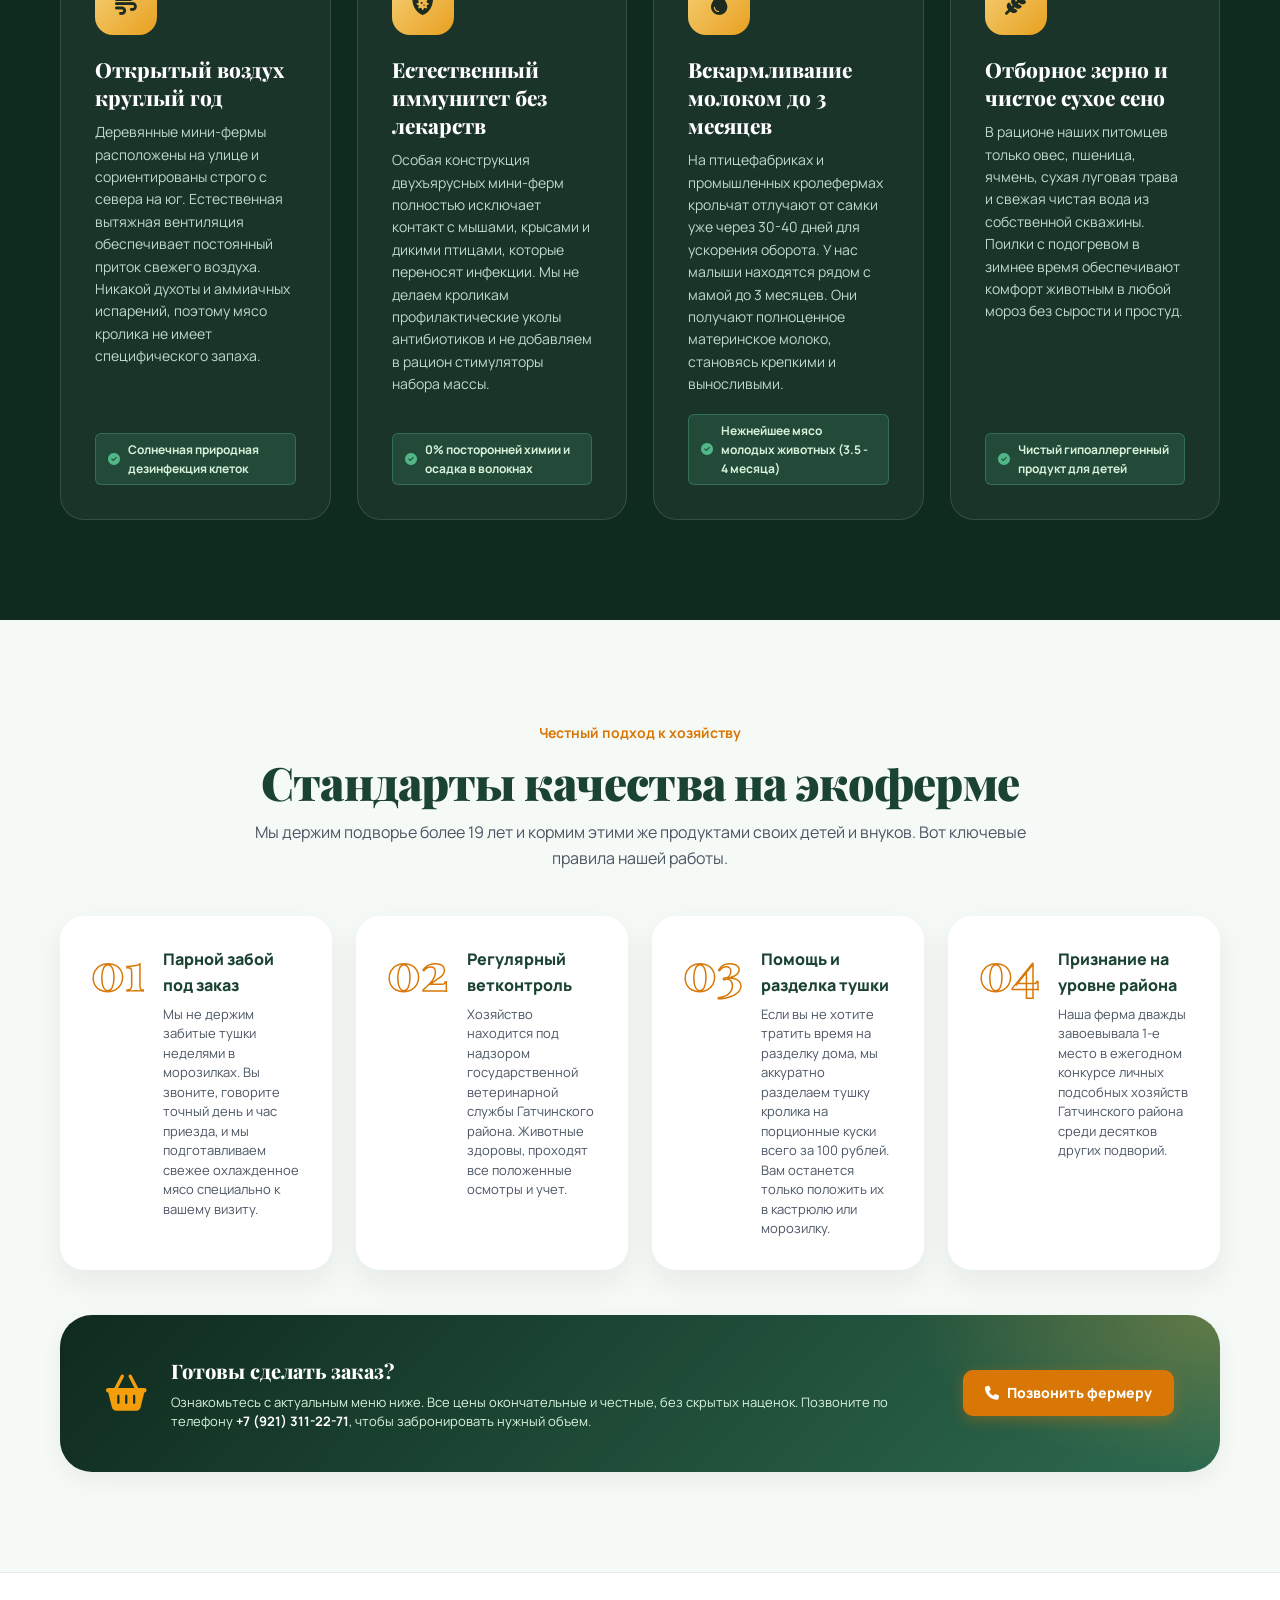
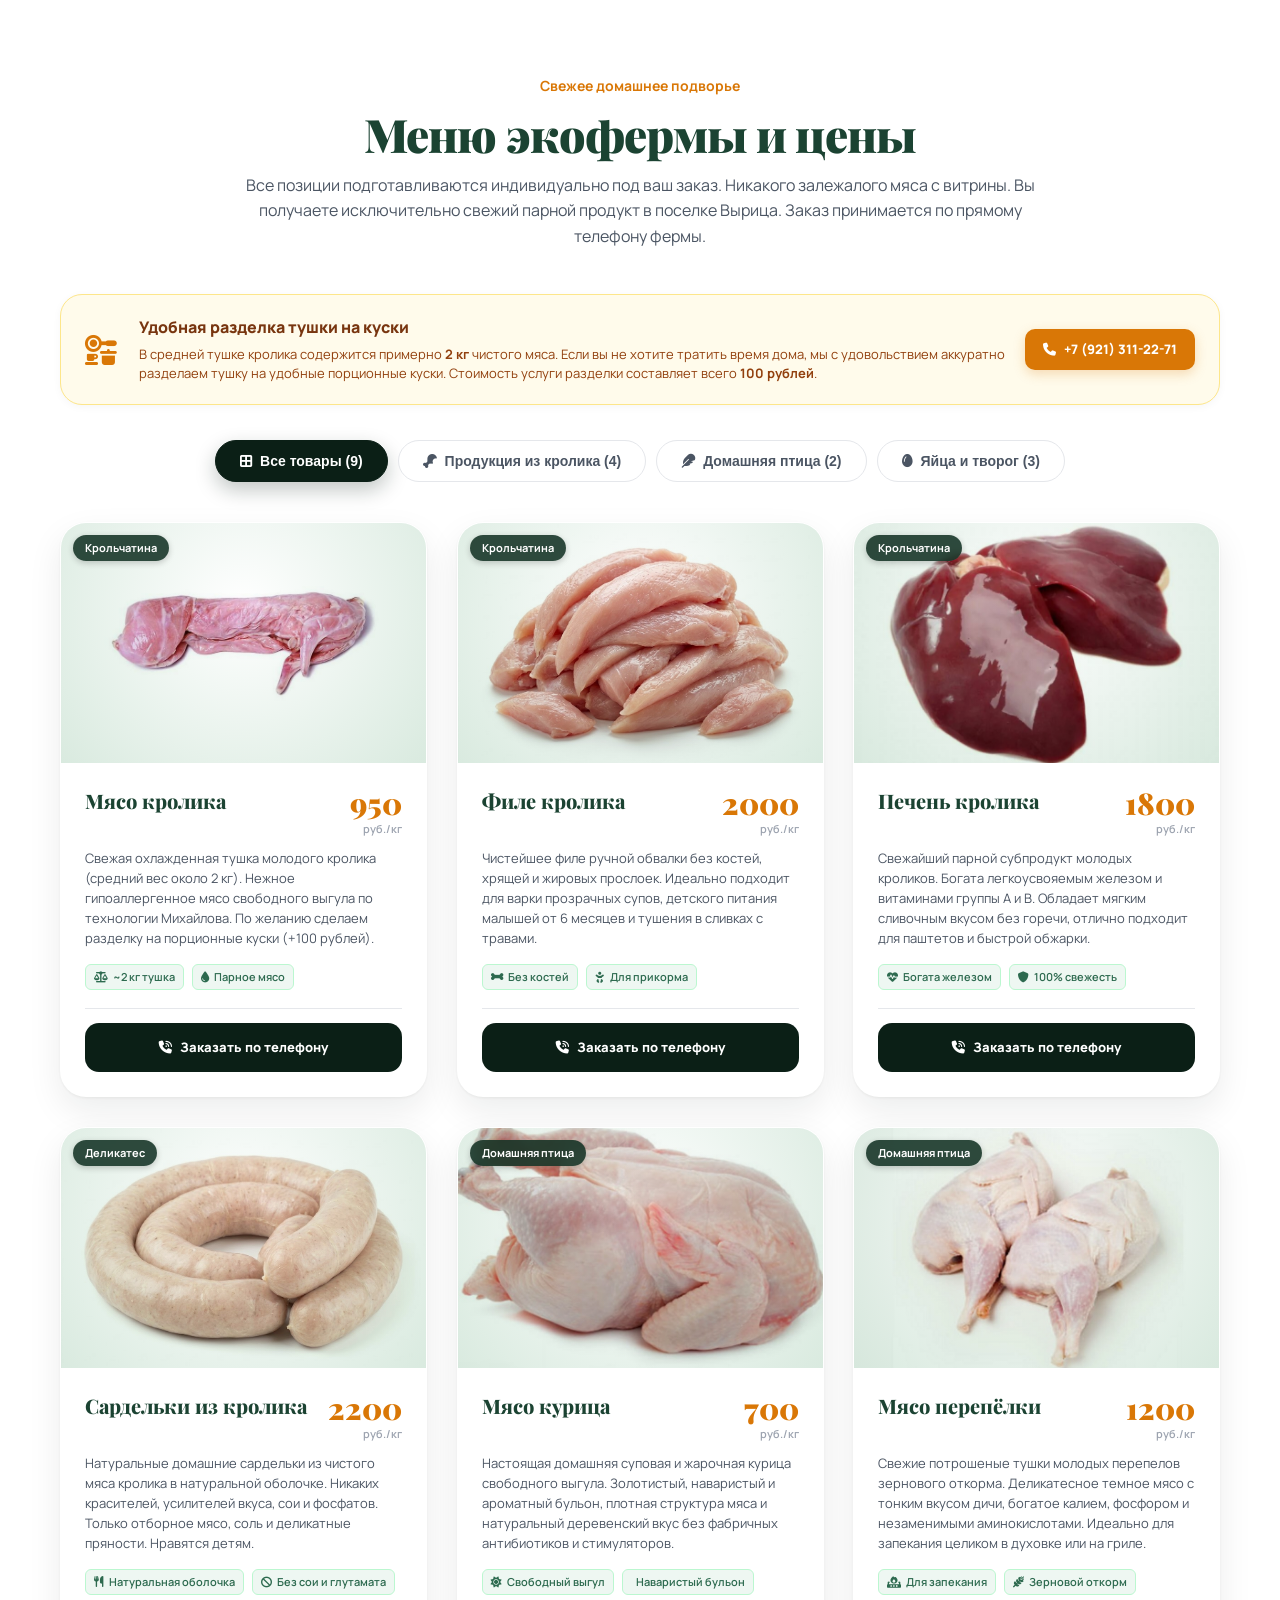
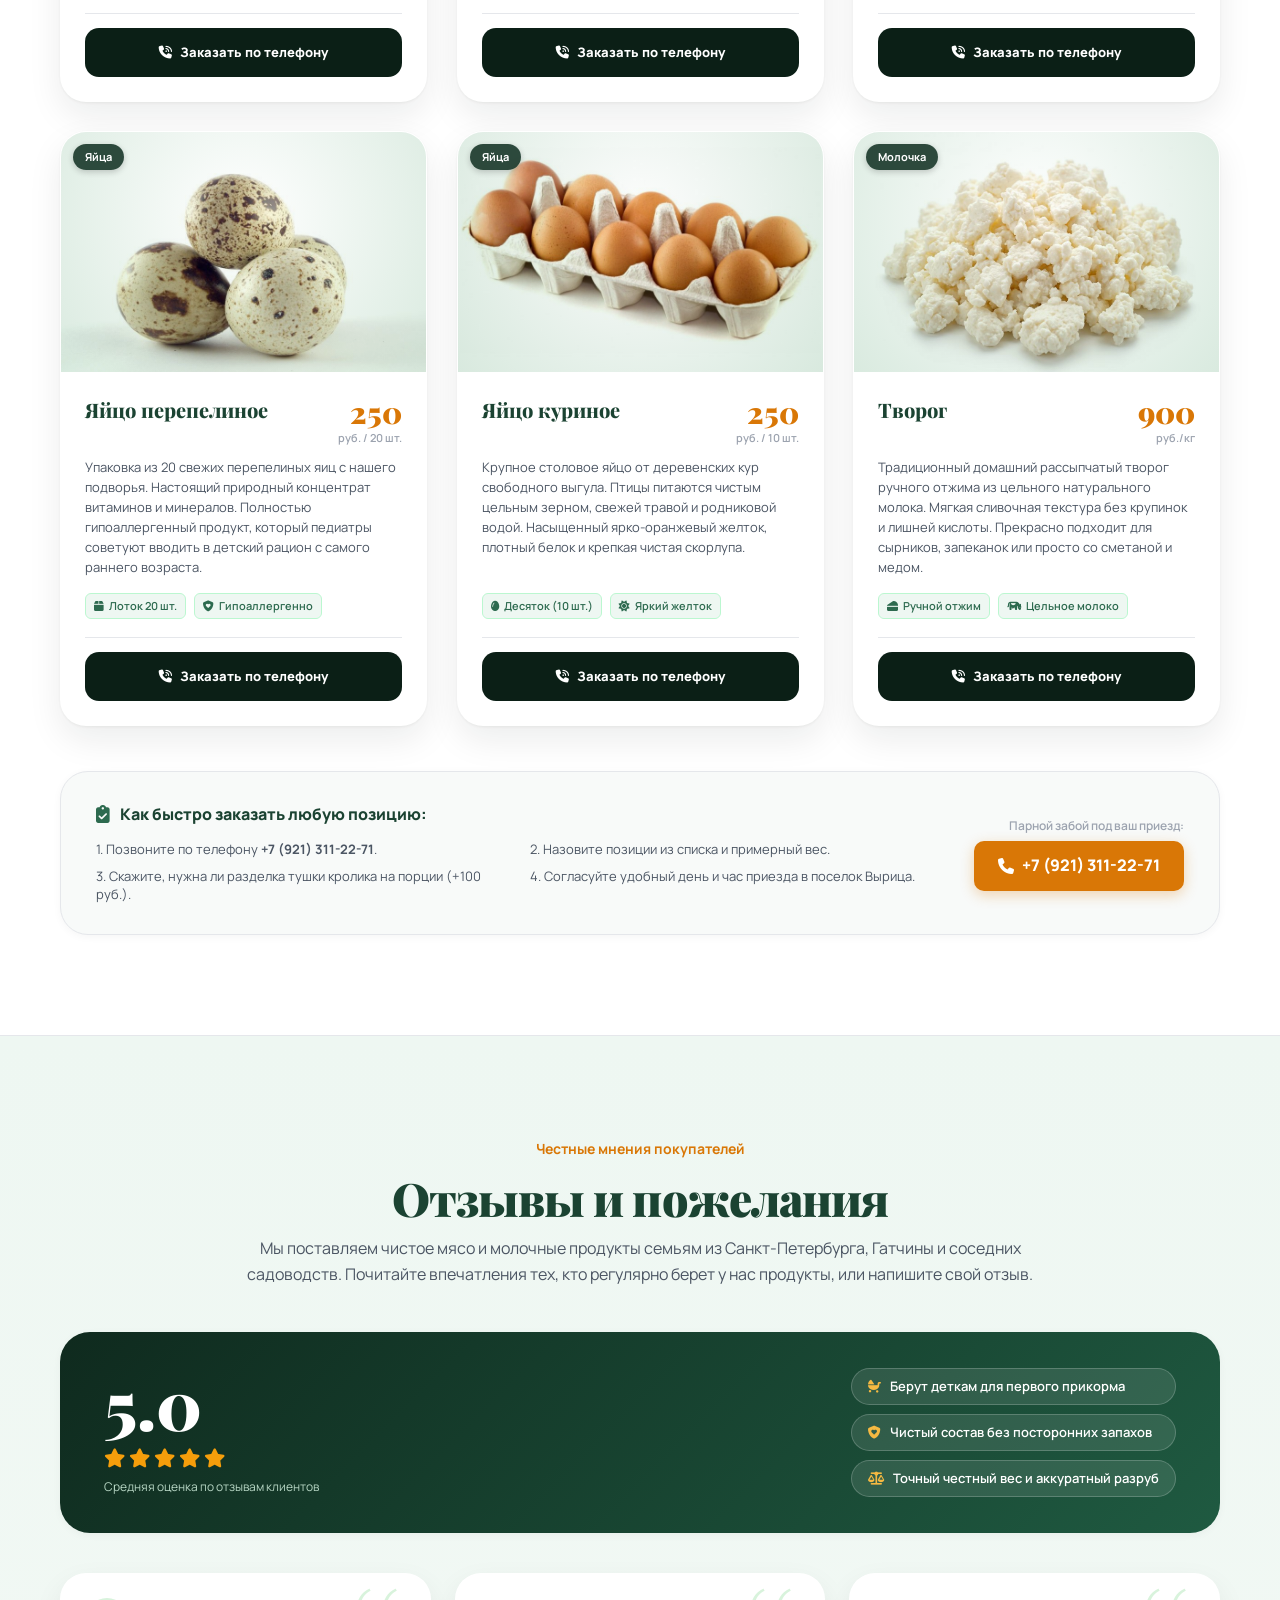
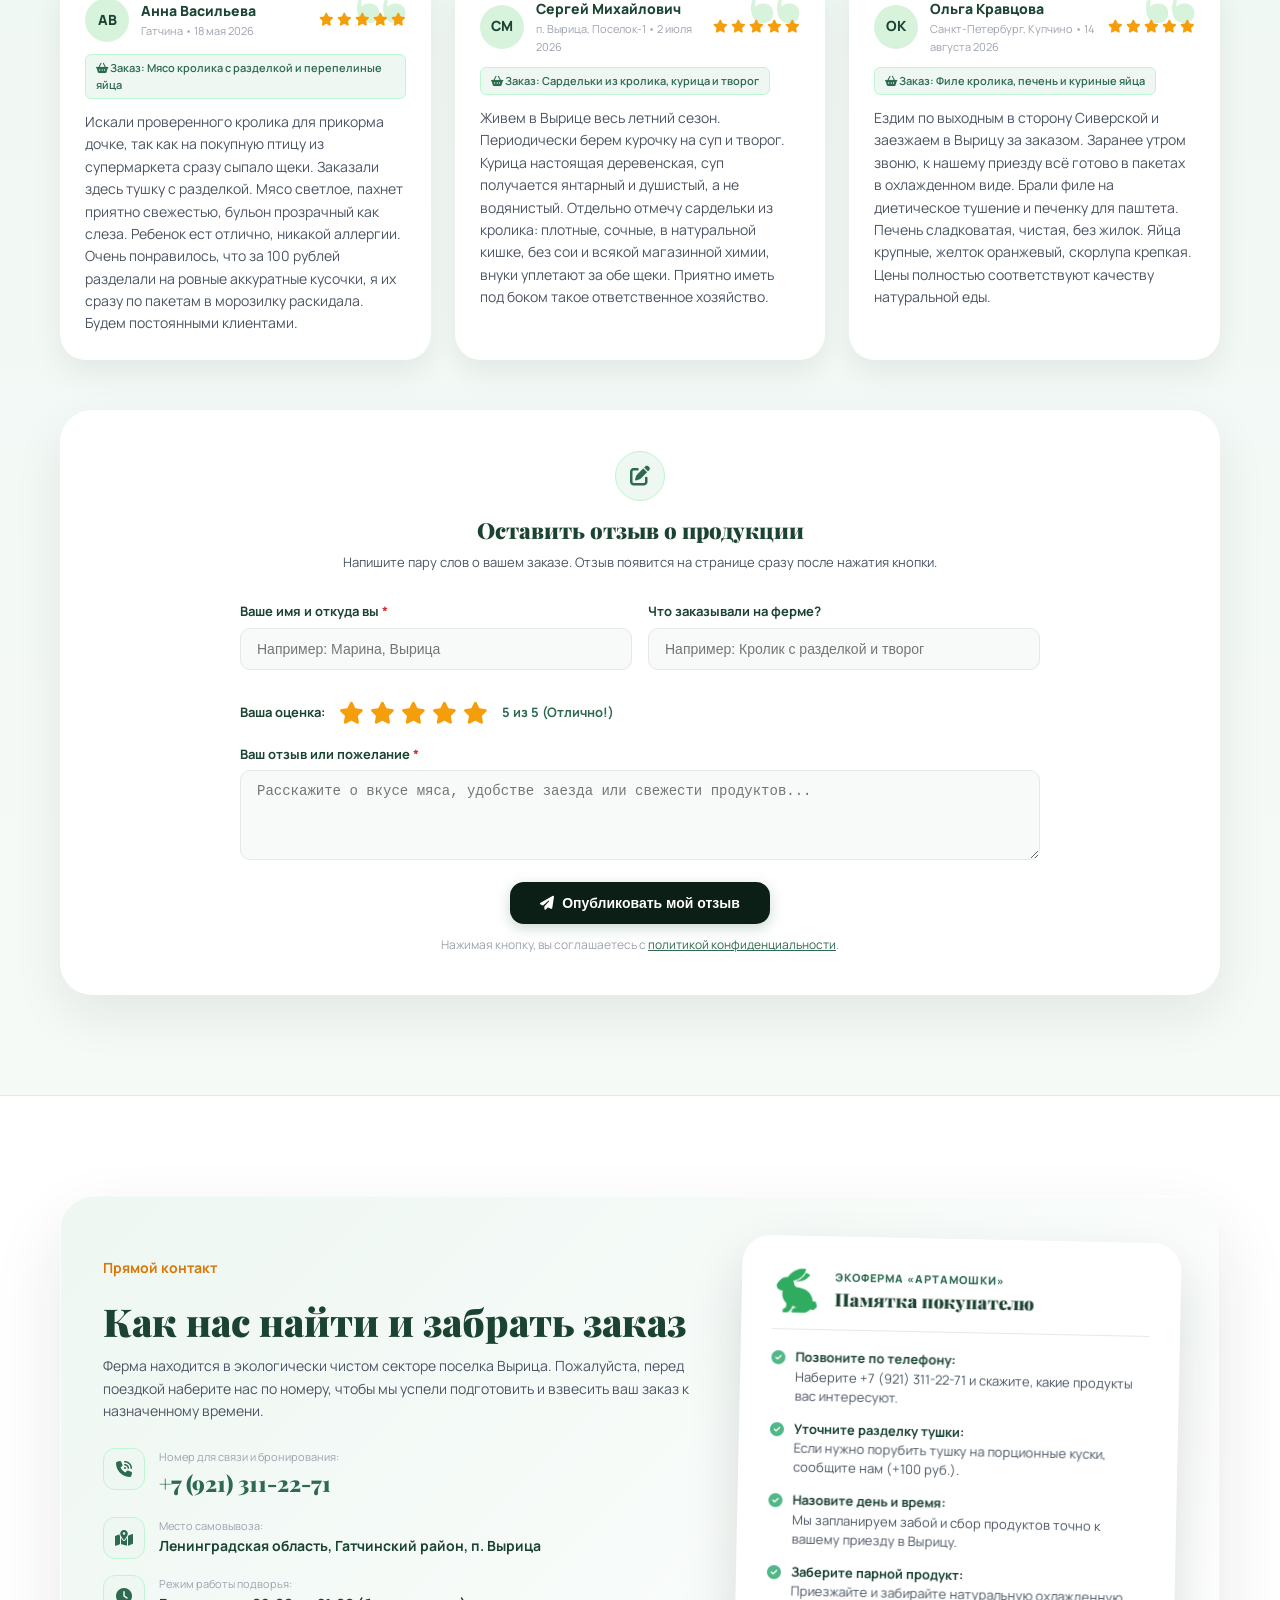
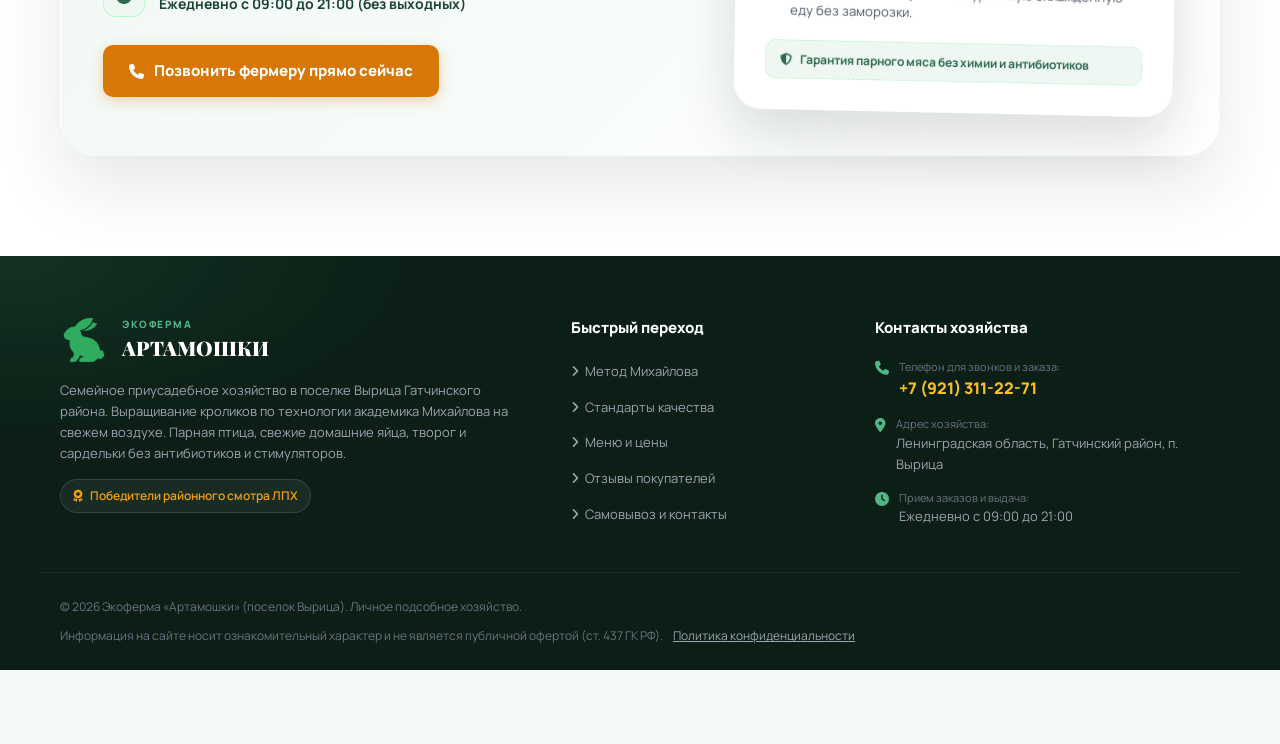
==== commit 8c49f7d4: "Add privacy policy page and public offer disclaimer" ====
--- a/index.html
+++ b/index.html
@@ -926,6 +926,9 @@
                             <button type="submit" class="btn-publish-feedback">
                                 <i class="fa-solid fa-paper-plane"></i> Опубликовать мой отзыв
                             </button>
+                            <p class="form-privacy-note">
+                                Нажимая кнопку, вы соглашаетесь с <a href="privacy.html">политикой конфиденциальности</a>.
+                            </p>
                         </div>
 
                     </form>
@@ -1129,8 +1132,11 @@
         <!-- Нижняя черта копирайта -->
         <div class="container footer-sub-bottom-bar">
             <div class="bottom-bar-flex">
-                <p class="copyright-text">© 2026 Экоферма «Артамошки» (поселок Вырица). Все права защищены.</p>
-                <p class="sub-disclaimer">Натуральное диетическое питание для детей и взрослых без магазинной химии.</p>
+                <p class="copyright-text">© 2026 Экоферма «Артамошки» (поселок Вырица). Личное подсобное хозяйство.</p>
+                <p class="sub-disclaimer">
+                    Информация на сайте носит ознакомительный характер и не является публичной офертой (ст. 437 ГК РФ).
+                    <a href="privacy.html" class="footer-privacy-link">Политика конфиденциальности</a>
+                </p>
             </div>
         </div>
     </footer>
--- a/premium.css
+++ b/premium.css
@@ -98,6 +98,10 @@
 .review-message-text{font-size:14px}
 .add-review-section-box{border-radius:32px;border-color:transparent;box-shadow:0 20px 50px rgba(11,31,22,.08)}
 .btn-publish-feedback{background:var(--ink);border-radius:14px}
+.form-privacy-note{margin-top:12px;font-size:12px;color:var(--color-text-subtle);line-height:1.45}
+.form-privacy-note a{color:var(--color-green-primary);text-decoration:underline}
+.footer-privacy-link{color:#9ca3af;text-decoration:underline;margin-left:8px;white-space:nowrap}
+.footer-privacy-link:hover{color:var(--color-green-light)}
 
 /* самовывоз и подвал */
 .pickup-and-contacts-section{padding:100px 0}
